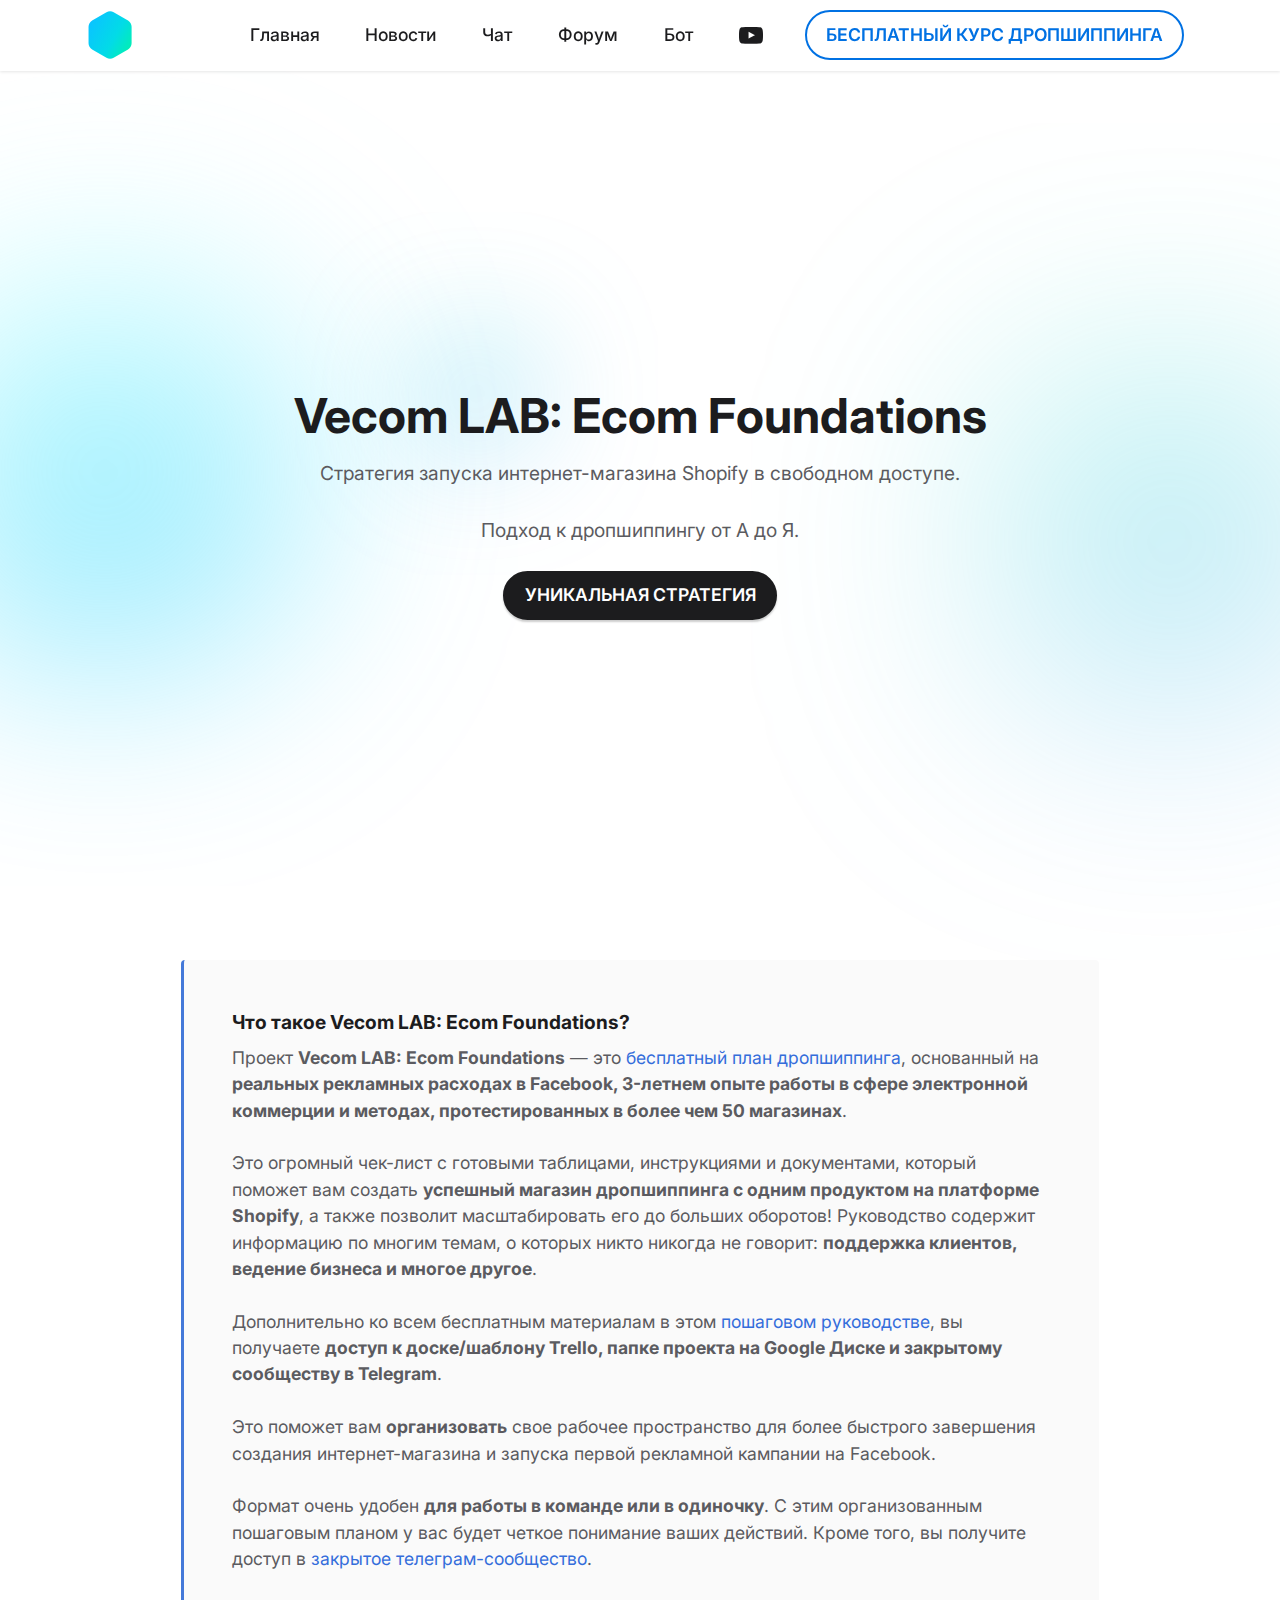
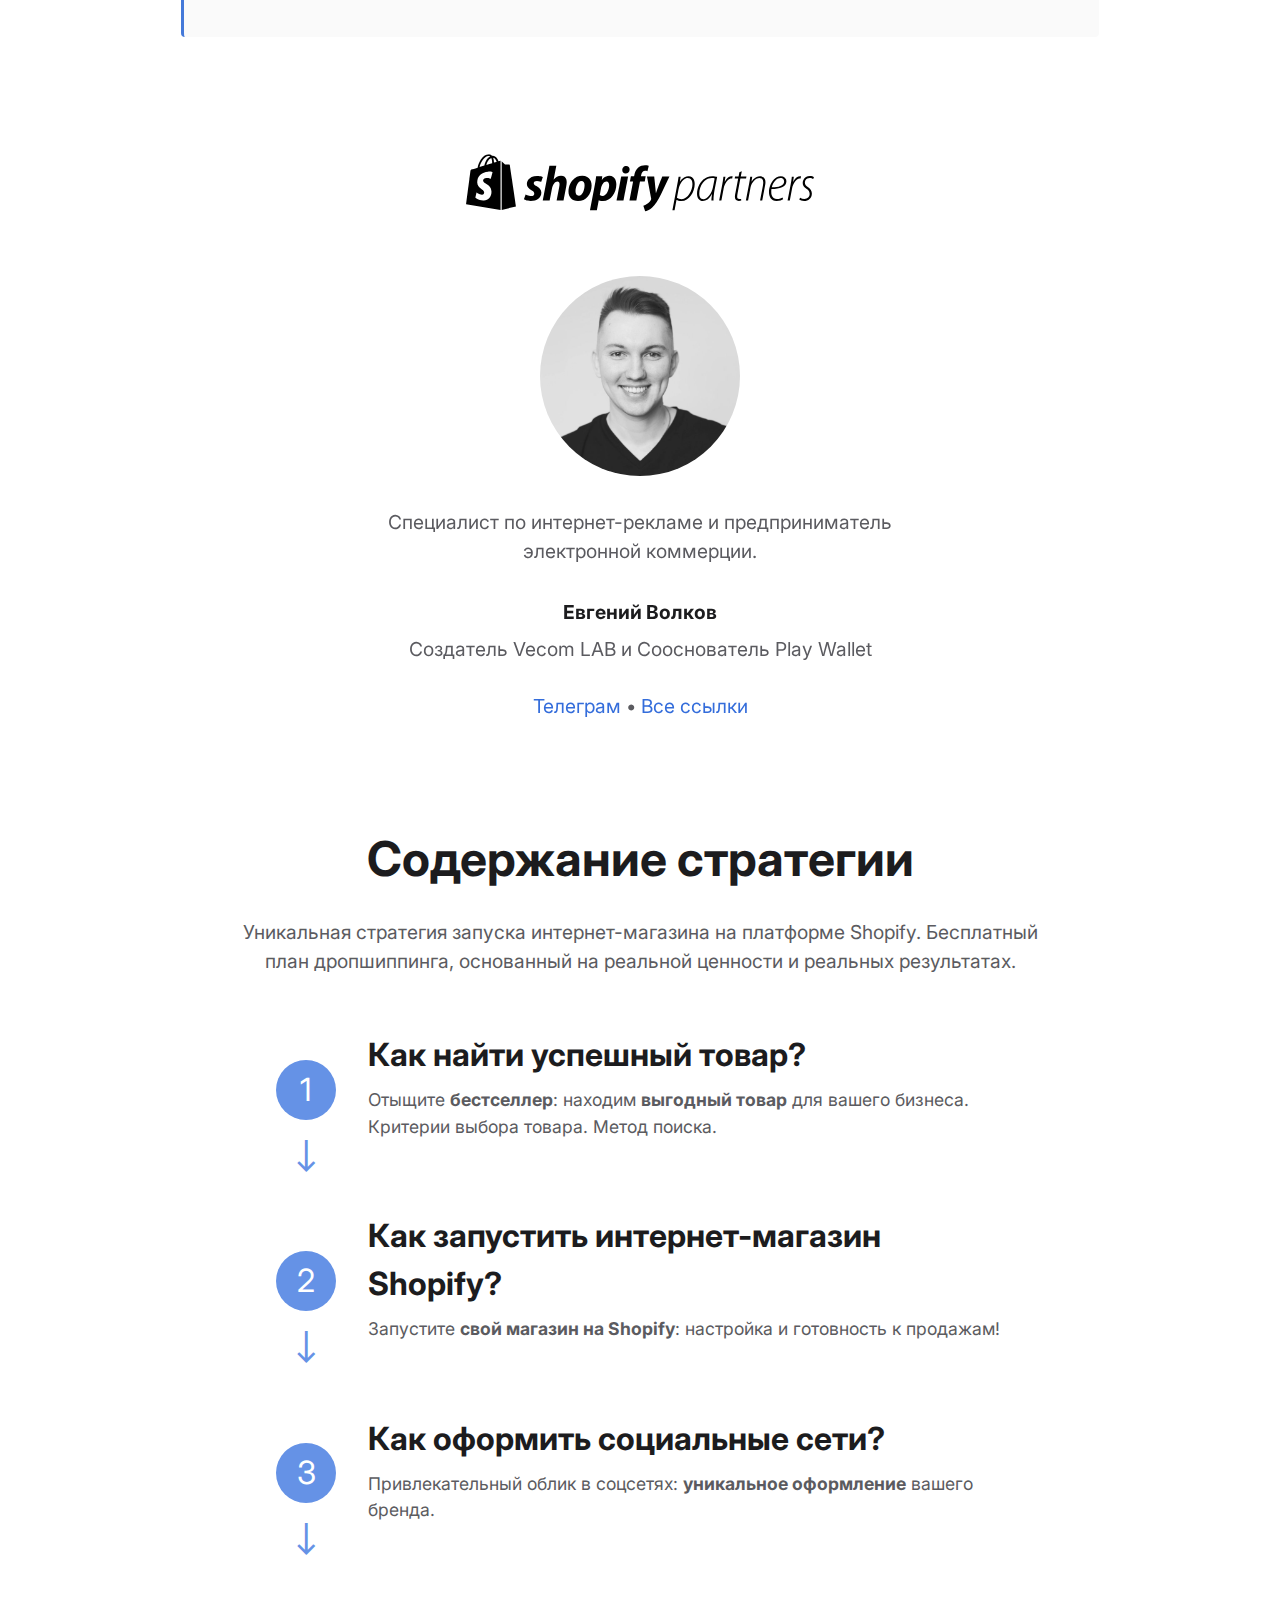
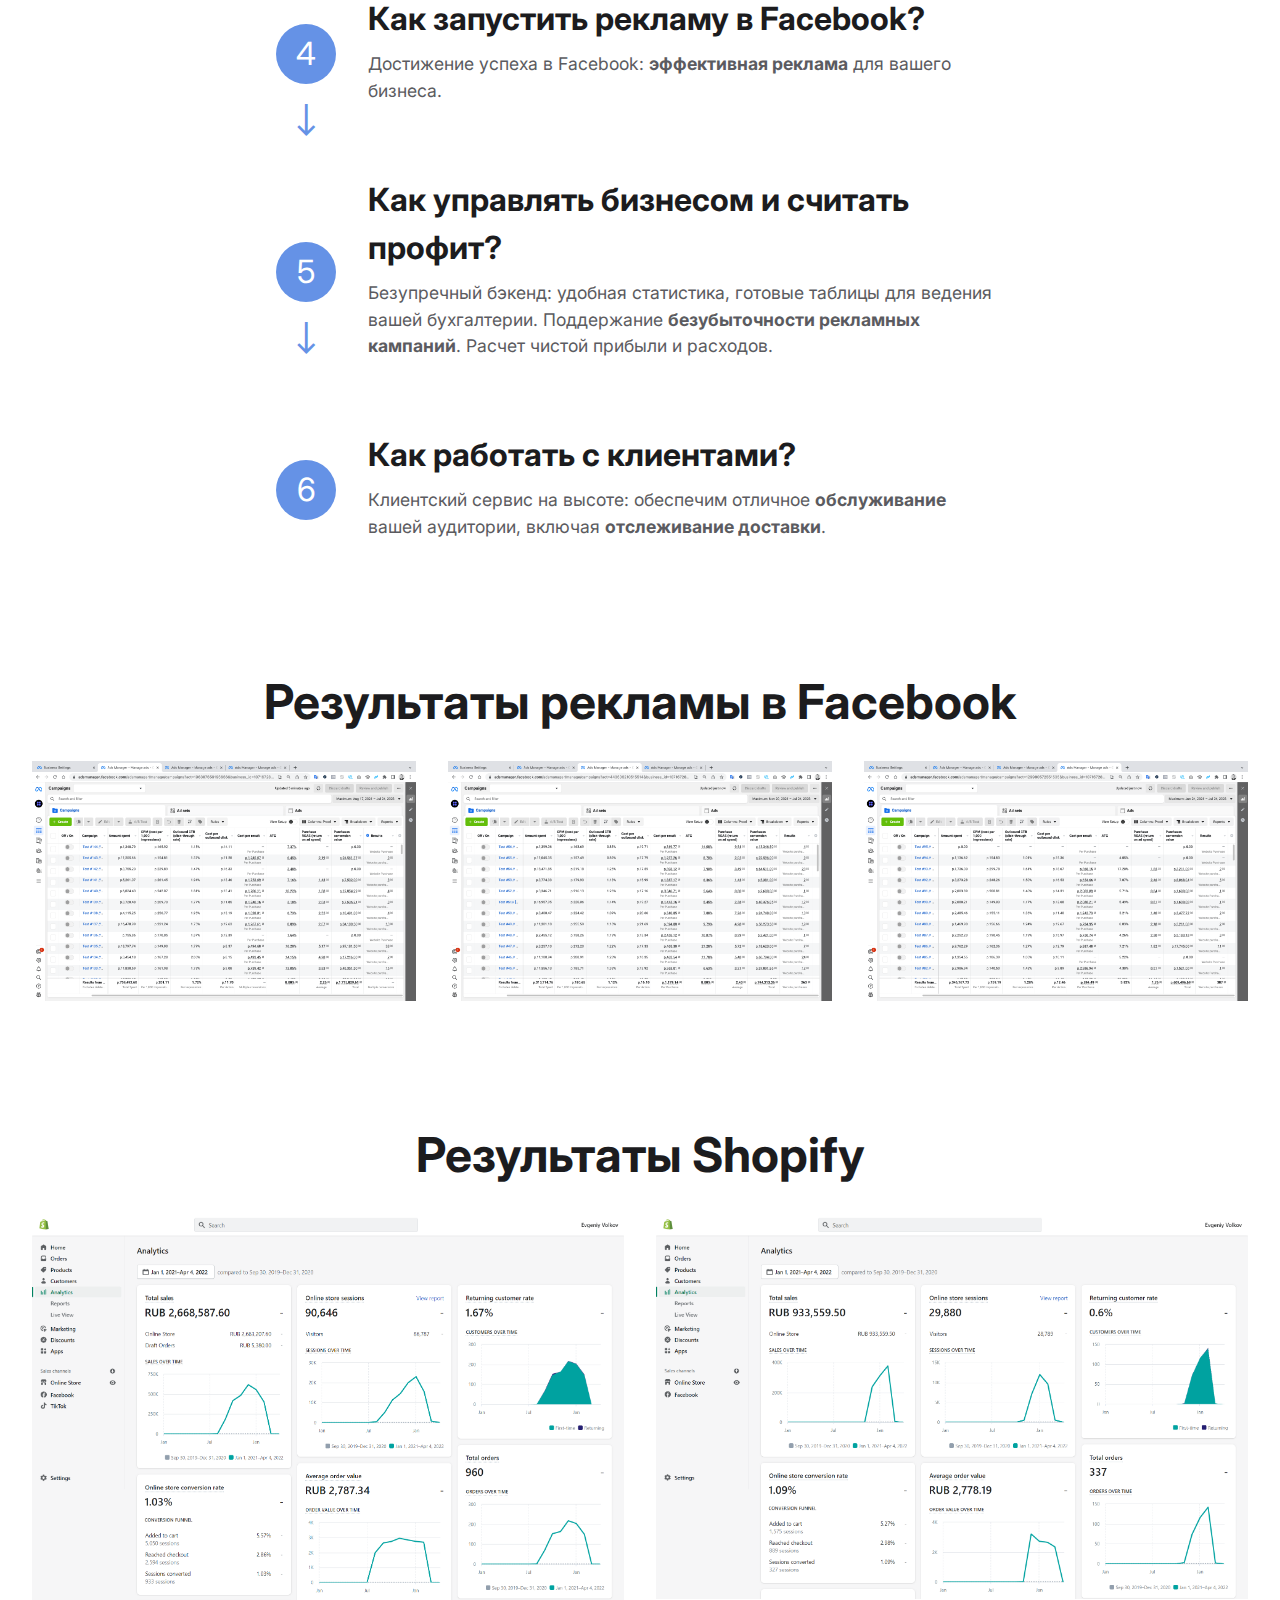
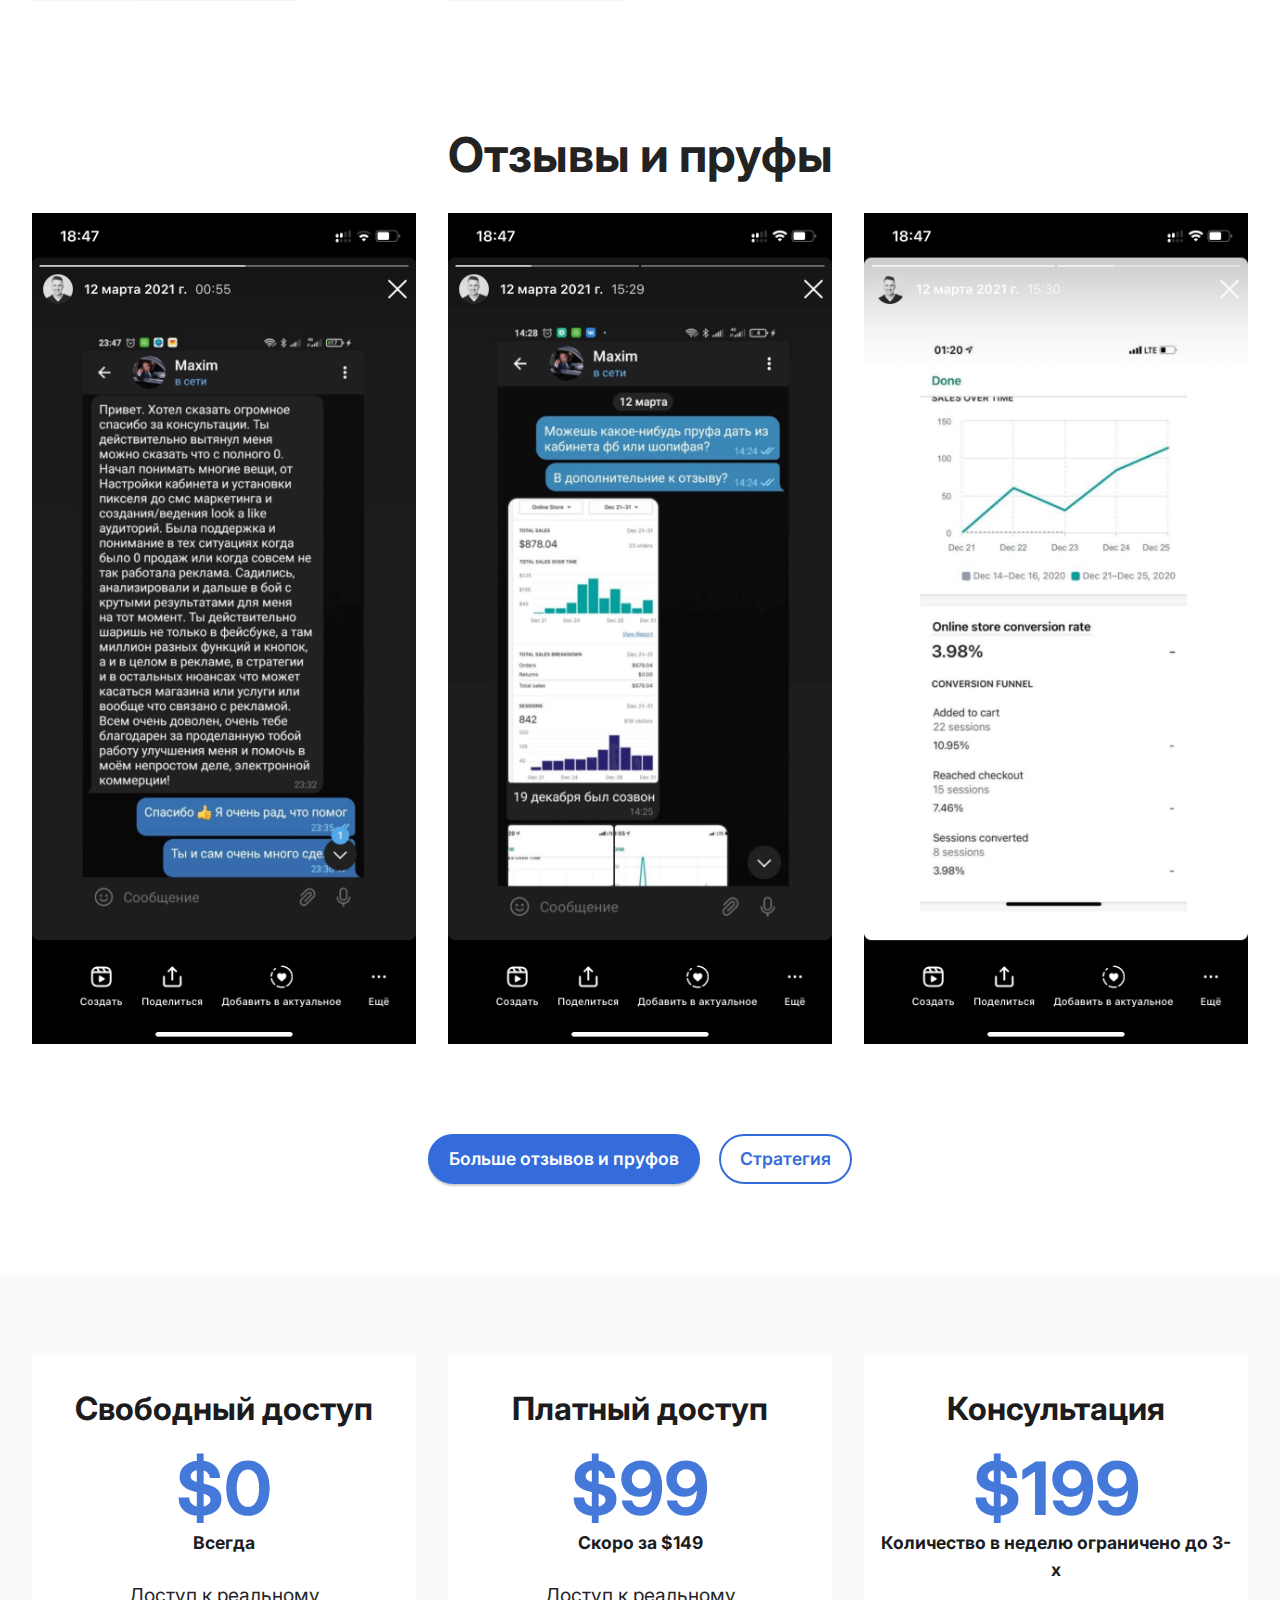
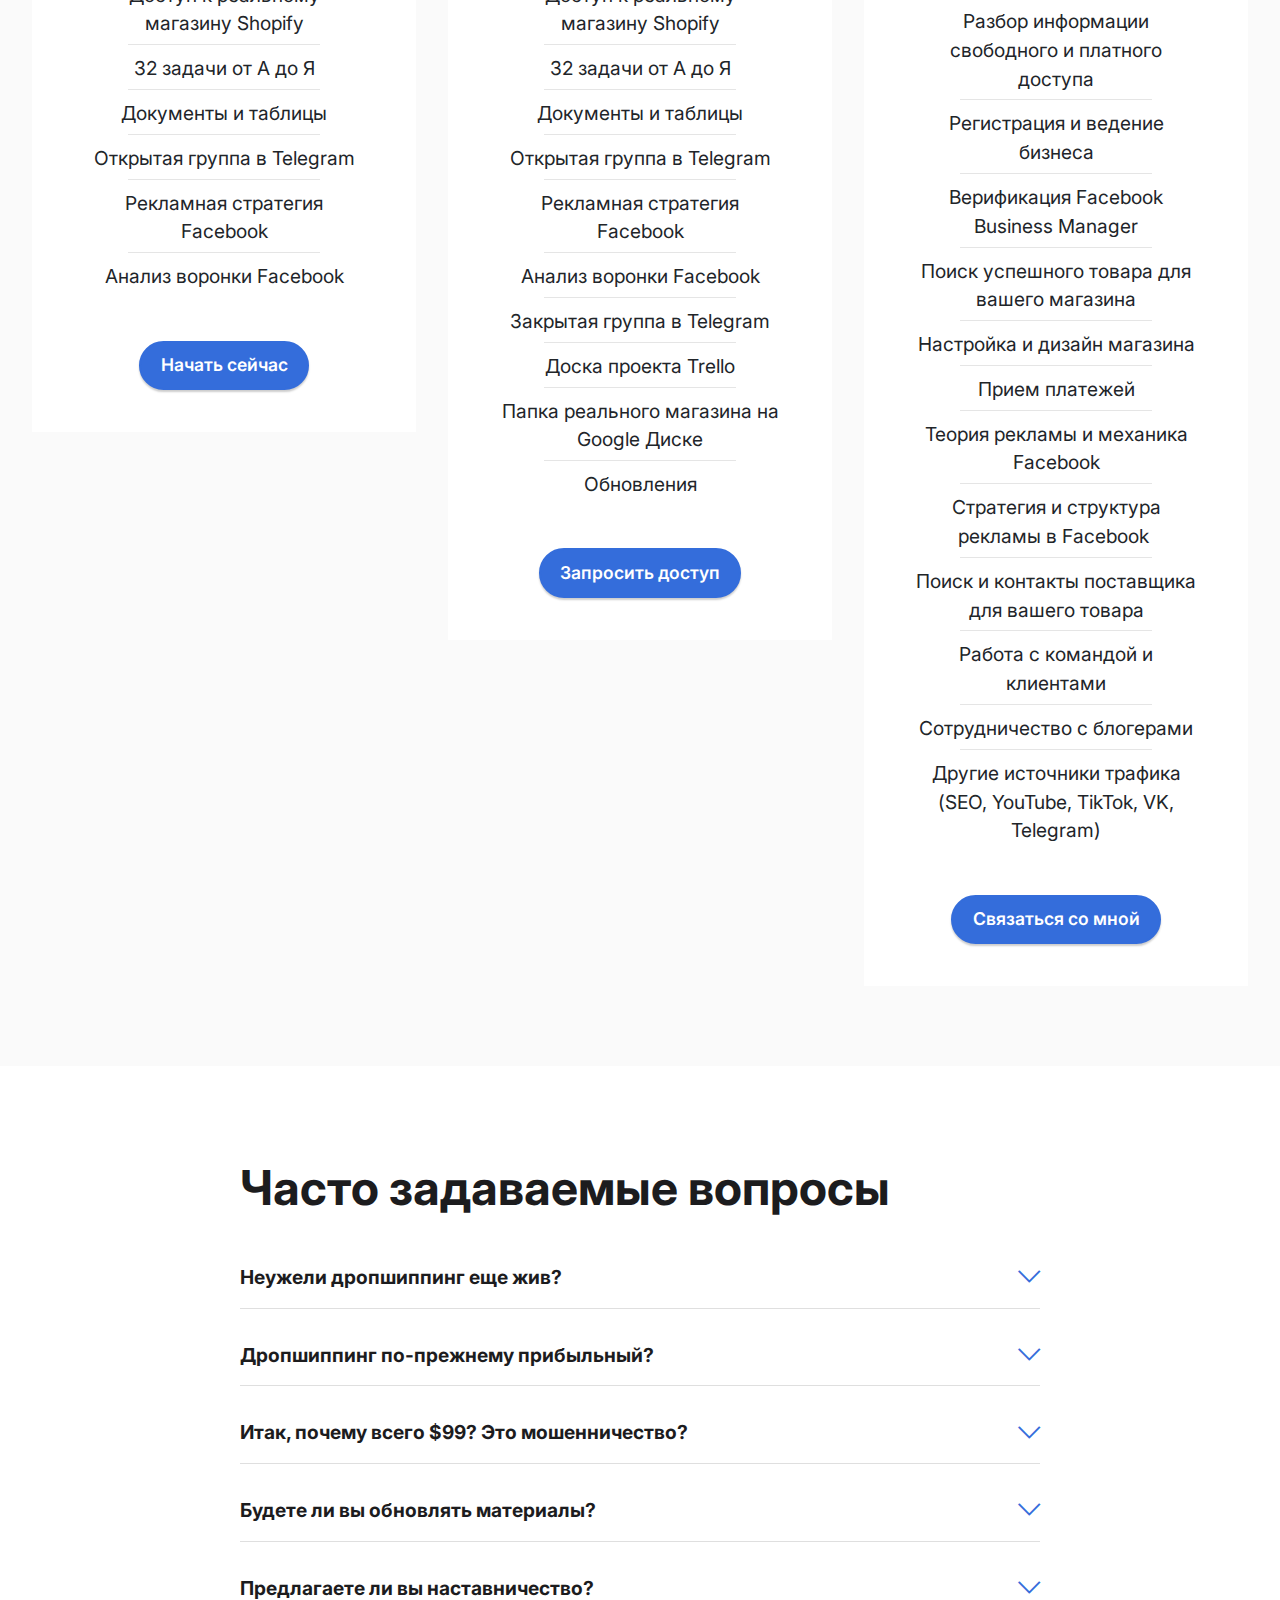
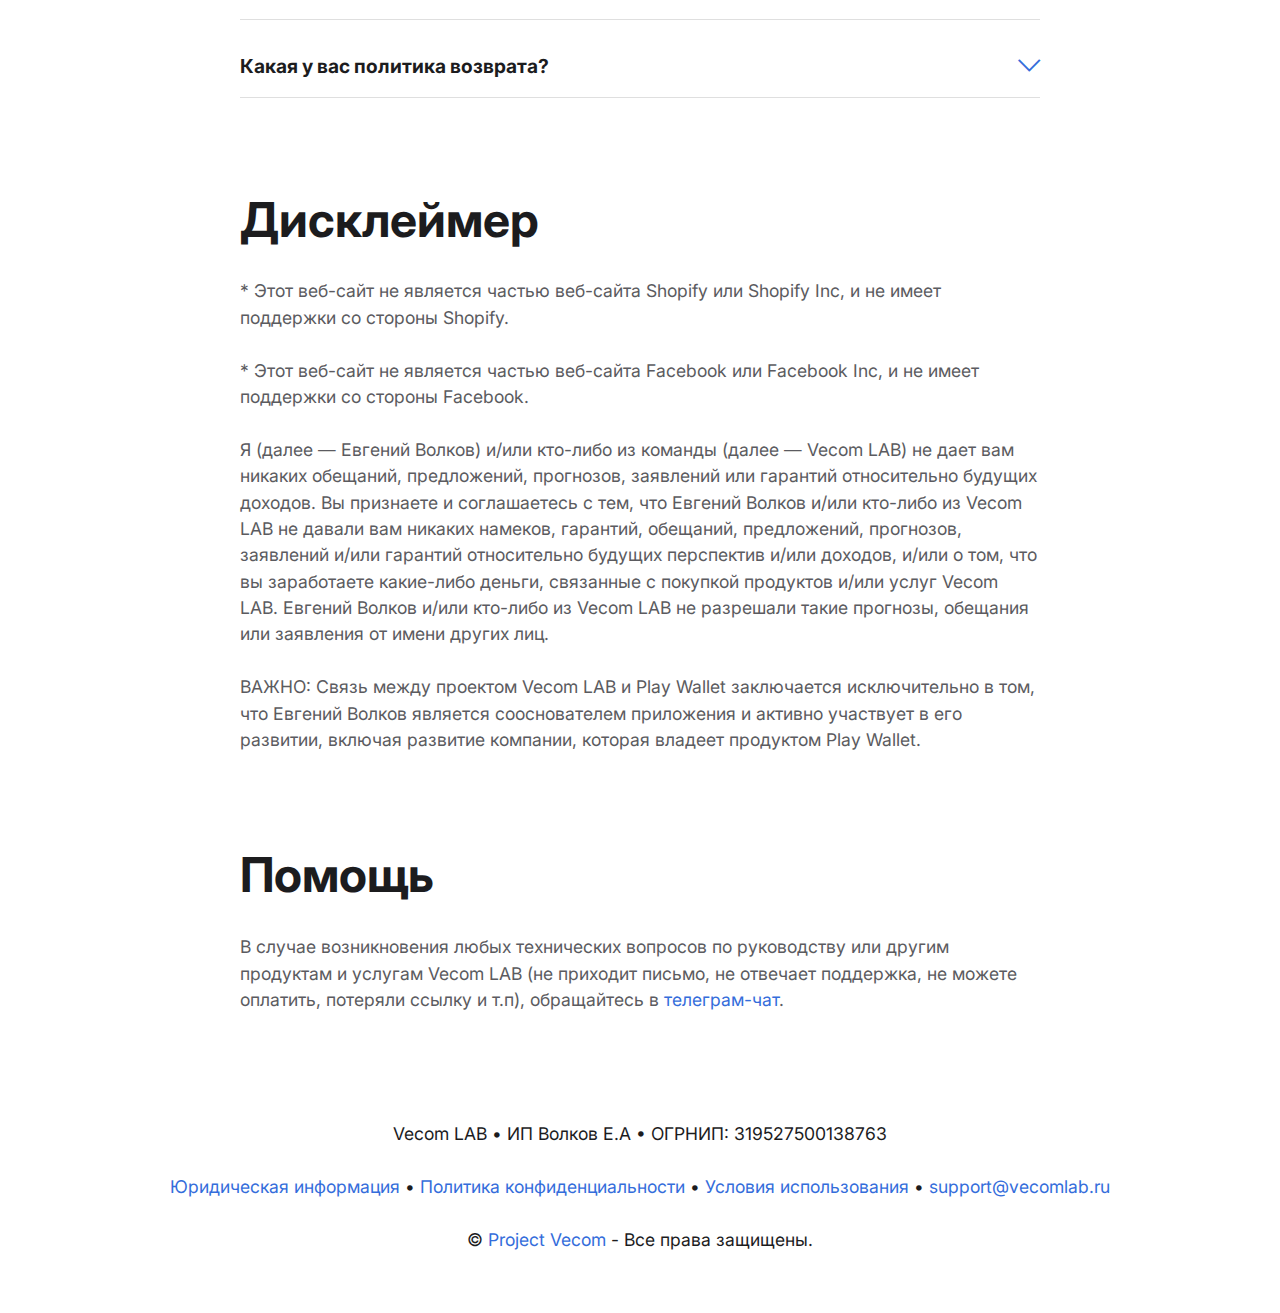
==== ecom-foundations.html @ f4d1ad2d "new site" ====
<!DOCTYPE html>
<html  >

<!--<script
src='//fw-cdn.com/10782494/3564349.js'
chat='true'>
</script>-->

<head>

    <!-- Google tag (gtag.js) -->
    <script async src="https://www.googletagmanager.com/gtag/js?id=G-2W5WLQSLW0"></script>
    <script>
    window.dataLayer = window.dataLayer || [];
    function gtag(){dataLayer.push(arguments);}
    gtag('js', new Date());

    gtag('config', 'G-2W5WLQSLW0');
    </script>

  <meta charset="UTF-8">
  <meta http-equiv="X-UA-Compatible" content="IE=edge">
  <meta name="generator" content="Mobirise v5.8.14, mobirise.com">
  <meta name="twitter:card" content="summary_large_image"/>
  <meta name="twitter:image:src" content="assets/images/ecom-foundations-meta.png">
  <meta property="og:image" content="assets/images/ecom-foundations-meta.png">
  <meta name="twitter:title" content="Vecom LAB — Бесплатный Курс Дропшиппинга">
  <meta name="viewport" content="width=device-width, initial-scale=1, minimum-scale=1">
  <link rel="icon" href="assets/images/vecomlab-site-ru-favicon.svg" type="image/svg+xml">
  <link rel="icon" href="assets/images/vecomlab-site-ru-favicon-120-120.svg" type="image/svg+xml">
  <link rel="icon" href="assets/images/vecomlab-site-ru-favicon-32-32.png" type="image/png">
  <meta name="description" content="Создайте интернет-магазин Shopify. Дропшиппинг с нуля. Бесплатная стратегия. Реклама Facebook. Полное пошаговое руководство.">
  
  
  <title>Vecom LAB — Бесплатный Курс Дропшиппинга</title>
  <link rel="stylesheet" href="assets/web/assets/mobirise-icons2/mobirise2.css">
  <link rel="stylesheet" href="assets/web/assets/mobirise-icons/mobirise-icons.css">
  <link rel="stylesheet" href="assets/bootstrap/css/bootstrap.min.css">
  <link rel="stylesheet" href="assets/bootstrap/css/bootstrap-grid.min.css">
  <link rel="stylesheet" href="assets/bootstrap/css/bootstrap-reboot.min.css">
  <link rel="stylesheet" href="assets/dropdown/css/style.css">
  <link rel="stylesheet" href="assets/socicon/css/styles.css">
  <link rel="stylesheet" href="assets/theme/css/style.css">
  <link rel="preload" href="https://fonts.googleapis.com/css?family=Inter:100,200,300,400,500,600,700,800,900&display=swap" as="style" onload="this.onload=null;this.rel='stylesheet'">
  <noscript><link rel="stylesheet" href="https://fonts.googleapis.com/css?family=Inter:100,200,300,400,500,600,700,800,900&display=swap"></noscript>
  <link rel="preload" as="style" href="assets/mobirise/css/mbr-additional.css"><link rel="stylesheet" href="assets/mobirise/css/mbr-additional.css" type="text/css">

  <!-- Yandex.Metrika counter -->
  <script type="text/javascript" >
    (function(m,e,t,r,i,k,a){m[i]=m[i]||function(){(m[i].a=m[i].a||[]).push(arguments)};
    m[i].l=1*new Date();
    for (var j = 0; j < document.scripts.length; j++) {if (document.scripts[j].src === r) { return; }}
    k=e.createElement(t),a=e.getElementsByTagName(t)[0],k.async=1,k.src=r,a.parentNode.insertBefore(k,a)})
    (window, document, "script", "https://mc.yandex.ru/metrika/tag.js", "ym");

    ym(94166648, "init", {
        clickmap:true,
        trackLinks:true,
        accurateTrackBounce:true,
        webvisor:true
    });
</script>
<noscript><div><img src="https://mc.yandex.ru/watch/94166648" style="position:absolute; left:-9999px;" alt="" /></div></noscript>
<!-- /Yandex.Metrika counter -->
  
  
</head>
<body>
  
  <section data-bs-version="5.1" class="menu menu3 cid-tKKyrzw9Zg" once="menu" id="menu3-1y">
    
    <nav class="navbar navbar-dropdown navbar-fixed-top navbar-expand-lg">
        <div class="container">
            <div class="navbar-brand">
                <span class="navbar-logo">
                    <a href="/">
                        <img src="assets/images/vecomlab-site-ru-favicon.svg" alt="Vecom LAB" style="height: 3rem;">
                    </a>
                </span>
                
            </div>
            <button class="navbar-toggler" type="button" data-toggle="collapse" data-bs-toggle="collapse" data-target="#navbarSupportedContent" data-bs-target="#navbarSupportedContent" aria-controls="navbarNavAltMarkup" aria-expanded="false" aria-label="Toggle navigation">
                <div class="hamburger">
                    <span></span>
                    <span></span>
                    <span></span>
                    <span></span>
                </div>
            </button>
            <div class="collapse navbar-collapse" id="navbarSupportedContent">
                <ul class="navbar-nav nav-dropdown" data-app-modern-menu="true"><li class="nav-item"><a class="nav-link link text-danger text-primary display-4" href="/">Главная</a></li><li class="nav-item"><a class="nav-link link text-danger text-primary display-4" href="https://t.me/vecomlab" target="_blank">Новости</a></li>
                    <li class="nav-item"><a class="nav-link link text-danger text-primary display-4" href="https://t.me/vecomlab_chat" target="_blank">Чат</a></li>
                    <li class="nav-item"><a class="nav-link link text-danger text-primary display-4" href="https://t.me/vecomlab_forum" target="_blank">Форум</a></li><li class="nav-item"><a class="nav-link link text-danger text-primary display-4" href="https://t.me/vecomlab_bot" target="_blank">Бот</a></li></ul>
                <div class="icons-menu">
                    <a class="iconfont-wrapper" href="https://www.youtube.com/@volkovecom" target="_blank">
                        <span class="p-2 mbr-iconfont socicon-youtube socicon" style="color: rgb(28, 28, 30); fill: rgb(28, 28, 30);"></span>
                    </a>
                    
                    
                    
                </div>
                <div class="navbar-buttons mbr-section-btn"><a class="btn btn-warning-outline display-4" href="/ecom-foundations">БЕСПЛАТНЫЙ КУРС ДРОПШИППИНГА</a></div>
            </div>
        </div>
    </nav>
</section>

<section data-bs-version="5.1" class="header18 cid-tNSXzwIOn5 mbr-fullscreen" id="header18-35">

    

    
    <div class="mbr-overlay" style="opacity: 0; background-color: rgb(68, 121, 217);"></div>

    <div class="align-center container">
        <div class="row justify-content-center">
            <div class="col-12 col-lg-10">
                <h1 class="mbr-section-title mbr-fonts-style mbr-white mb-3 display-2"><strong>Vecom LAB: Ecom Foundations</strong></h1>
                
                <p class="mbr-text mbr-fonts-style mbr-white display-7">Cтратегия запуска интернет-магазина Shopify в свободном доступе.<br><br>Подход к дропшиппингу от А до Я.<br></p>
                <div class="mbr-section-btn mt-3"><a class="btn btn-danger display-4" href="https://info.vecomlab.ru/dropshipping/shopify" target="_blank">УНИКАЛЬНАЯ СТРАТЕГИЯ</a></div>
            </div>
        </div>
    </div>
</section>

<section data-bs-version="5.1" class="content7 cid-tKKDtmJ6Mv" id="content7-1z">
    
    <div class="container">
        <div class="row justify-content-center">
            <div class="col-12 col-md-10">
                <blockquote>
                <h5 class="mbr-section-title mbr-fonts-style mb-2 display-7"><strong>Что такое Vecom LAB: Ecom Foundations?</strong></h5>
                <p class="mbr-text mbr-fonts-style display-4">Проект <strong>Vecom LAB: Ecom Foundations</strong> — это <a href="https://www.youtube.com/playlist?list=PLmSQlqg42BT70tzZjeHeYlInxj7NNfczk" class="text-primary" target="_blank">бесплатный план дропшиппинга</a>, основанный на <strong>реальных рекламных расходах в Facebook, 3-летнем опыте работы в сфере электронной коммерции и методах, протестированных в более чем 50 магазинах</strong>.<br><br>Это огромный чек-лист с готовыми таблицами, инструкциями и документами, который поможет вам создать <strong>успешный магазин дропшиппинга с одним продуктом на платформе Shopify</strong>, а также позволит масштабировать его до больших оборотов! Руководство содержит информацию по многим темам, о которых никто никогда не говорит: <strong>поддержка клиентов, ведение бизнеса и многое другое</strong>.<br><br>Дополнительно ко всем бесплатным материалам в этом <a href="https://info.vecomlab.ru/dropshipping/shopify" class="text-primary" target="_blank">пошаговом руководстве</a>, вы получаете <strong>доступ к доске/шаблону Trello, папке проекта на Google Диске и закрытому сообществу в Telegram</strong>.<br><br>Это поможет вам <strong>организовать</strong> свое рабочее пространство для более быстрого завершения создания интернет-магазина и запуска первой рекламной кампании на Facebook.<br><br>Формат очень удобен <strong>для работы в команде или в одиночку</strong>. С этим организованным пошаговым планом у вас будет четкое понимание ваших действий. Кроме того, вы получите доступ в <a href="https://t.me/+rBZz3crP561mZmUy" class="text-primary" target="_blank">закрытое телеграм-сообщество</a>.</p></blockquote>
            </div>
        </div>
    </div>
</section>

<section data-bs-version="5.1" class="image3 cid-tKPSSQe9HX" id="image3-26">
    

    
    

    <div class="container">
        <div class="row justify-content-center">
            <div class="col-12 col-lg-4">
                <div class="image-wrapper">
                    <a href="https://shopify.pxf.io/OrrgJW" target="_blank"><img src="assets/images/shopify-partners.svg" alt="Shopify Partners"></a>
                    
                </div>
            </div>
        </div>
    </div>
</section>

<section data-bs-version="5.1" class="people5 mbr-embla cid-tKPSTEbSjc" id="people5-27">

    

    
    

    <div class="position-relative text-center">
        

        <div class="embla" data-skip-snaps="true" data-align="center" data-auto-play-interval="5">
            <div class="embla__viewport container-fluid">
                <div class="embla__container">
                    <div class="embla__slide slider-image item active" style="margin-left: 0rem; margin-right: 0rem;">
                        <div class="user">
                            <div class="user_image">
                                <div class="item-wrapper position-relative">
                                    
                                <a href="https://t.me/volkovecom" target="true"></a><a href="https://t.me/volkovecom" target="false"></a><a href="https://t.me/volkovecom" target="false"></a><a href="https://t.me/volkovecom" target="false"></a><a href="https://t.me/volkovecom"><img src="assets/images/volkovecom-640x640.jpg" alt="Евгений Волков — Создатель Vecom LAB и Сооснователь Play Wallet"></a></div>
                            </div>
                            <div class="user_text mb-4">
                                <p class="mbr-fonts-style display-7">Специалист по интернет-рекламе и предприниматель электронной коммерции.<br></p>
                            </div>
                            <div class="user_name mbr-fonts-style mb-2 display-7"><strong>Евгений Волков</strong></div>
                            <div class="user_desk mbr-fonts-style display-7">Создатель Vecom LAB и Сооснователь Play Wallet<br><br><a href="https://t.me/volkovecom" class="text-primary" target="_blank">Телеграм</a> • <a href="https://linktr.ee/volkovecom" class="text-primary" target="_blank">Все ссылки</a></div>
                        </div>
                    </div>
                    
                    
                </div>
            </div>
            <button class="embla__button embla__button--prev">
                <span class="mobi-mbri mobi-mbri-arrow-prev mbr-iconfont" aria-hidden="true"></span>
                <span class="sr-only visually-hidden visually-hidden">Previous</span>
            </button>
            <button class="embla__button embla__button--next">
                <span class="mobi-mbri mobi-mbri-arrow-next mbr-iconfont" aria-hidden="true"></span>
                <span class="sr-only visually-hidden visually-hidden">Next</span>
            </button>
        </div>
    </div>
</section>

<section data-bs-version="5.1" class="features19 cid-tKUWd0t1KY" id="features20-2h">

    

    
    
    <div class="container">
        <div class="row justify-content-center">
            <div class="col-md-12 col-lg-9">
                <div class="card-wrapper pb-4">
                    <div class="card-box align-center">
                        <h4 class="card-title mbr-fonts-style mb-4 display-2"><strong>Содержание стратегии</strong></h4>
                        <p class="mbr-text mbr-fonts-style mb-4 display-7">
                            Уникальная стратегия запуска интернет-магазина на платформе Shopify. Бесплатный план дропшиппинга, основанный на реальной ценности и реальных результатах.</p>
                        
                    </div>
                </div>
            </div>
            <div class="col-12 col-md-8">
                <div class="item mbr-flex">
                    <div class="icon-box">
                        <span class="step-number mbr-fonts-style display-5">1</span>
                    </div>
                    <div class="text-box">
                        <h4 class="icon-title card-title mbr-black mbr-fonts-style display-5"><strong>Как найти успешный товар?</strong></h4>
                        <h5 class="icon-text mbr-black mbr-fonts-style display-4">Отыщите <strong>бестселлер</strong>: находим <strong>выгодный товар</strong> для вашего бизнеса. Критерии выбора товара. Метод поиска.</h5>
                    </div>
                </div>
                <div class="item mbr-flex">
                    <div class="icon-box">
                        <span class="step-number mbr-fonts-style display-5">2</span>
                    </div>
                    <div class="text-box">
                        <h4 class="icon-title card-title mbr-black mbr-fonts-style display-5"><strong>Как запустить интернет-магазин Shopify?</strong></h4>
                        <h5 class="icon-text mbr-black mbr-fonts-style display-4">Запустите <strong>свой магазин на Shopify</strong>: настройка и готовность к продажам!</h5>
                    </div>
                </div>
                <div class="item mbr-flex">
                    <div class="icon-box">
                        <span class="step-number mbr-fonts-style display-5">3</span>
                    </div>
                    <div class="text-box">
                        <h4 class="icon-title card-title mbr-black mbr-fonts-style display-5"><strong>Как оформить социальные сети?</strong></h4>
                        <h5 class="icon-text mbr-black mbr-fonts-style display-4">Привлекательный облик в соцсетях: <strong>уникальное оформление</strong> вашего бренда.</h5>
                    </div>
                </div>
                <div class="item mbr-flex">
                    <div class="icon-box">
                        <span class="step-number mbr-fonts-style display-5">4</span>
                    </div>
                    <div class="text-box">
                        <h4 class="icon-title card-title mbr-black mbr-fonts-style display-5"><strong>Как запустить рекламу в Facebook?</strong></h4>
                        <h5 class="icon-text mbr-black mbr-fonts-style display-4">Достижение успеха в Facebook: <strong>эффективная реклама</strong> для вашего бизнеса.</h5>
                    </div>
                </div>
                <div class="item mbr-flex">
                    <div class="icon-box">
                        <span class="step-number mbr-fonts-style display-5">5</span>
                    </div>
                    <div class="text-box">
                        <h4 class="icon-title card-title mbr-black mbr-fonts-style display-5"><strong>Как управлять бизнесом и считать профит?</strong></h4>
                        <h5 class="icon-text mbr-black mbr-fonts-style display-4">Безупречный бэкенд: удобная статистика, готовые таблицы для ведения вашей бухгалтерии. Поддержание <strong>безубыточности рекламных кампаний</strong>. Расчет чистой прибыли и расходов.</h5>
                    </div>
                </div>
                <div class="item mbr-flex last">
                    <div class="icon-box">
                        <span class="step-number mbr-fonts-style display-5">6</span>
                    </div>
                    <div class="text-box">
                        <h4 class="icon-title card-title mbr-black mbr-fonts-style display-5"><strong>Как работать с клиентами?</strong></h4>
                        <h5 class="icon-text mbr-black mbr-fonts-style display-4">Клиентский сервис на высоте: обеспечим отличное <strong>обслуживание</strong> вашей аудитории, включая <strong>отслеживание доставки</strong>.</h5>
                    </div>
                </div>
                
                
                
                
            </div>
        </div>
    </div>
</section>

<section data-bs-version="5.1" class="gallery6 mbr-gallery cid-tKV3vNXGkv" id="gallery6-2j">
    

    
    

    <div class="container-fluid">
        <div class="mbr-section-head">
            <h3 class="mbr-section-title mbr-fonts-style align-center m-0 display-2"><strong>Результаты рекламы в Facebook</strong></h3>
            
        </div>
        <div class="row mbr-gallery mt-4">
            <div class="col-12 col-md-6 col-lg-4 item gallery-image">
                <div class="item-wrapper" data-toggle="modal" data-bs-toggle="modal" data-target="#tNVZeQ8I3s-modal" data-bs-target="#tNVZeQ8I3s-modal">
                    <img class="w-100" src="assets/images/1.png" alt="Кабинет Facebook #1" data-slide-to="0" data-bs-slide-to="0" data-target="#lb-tNVZeQ8I3s" data-bs-target="#lb-tNVZeQ8I3s">
                    <div class="icon-wrapper">
                        <span class="mobi-mbri mobi-mbri-search mbr-iconfont mbr-iconfont-btn"></span>
                    </div>
                </div>
                
            </div>
            <div class="col-12 col-md-6 col-lg-4 item gallery-image">
                <div class="item-wrapper" data-toggle="modal" data-bs-toggle="modal" data-target="#tNVZeQ8I3s-modal" data-bs-target="#tNVZeQ8I3s-modal">
                    <img class="w-100" src="assets/images/2.png" alt="Кабинет Facebook #2" data-slide-to="1" data-bs-slide-to="1" data-target="#lb-tNVZeQ8I3s" data-bs-target="#lb-tNVZeQ8I3s">
                    <div class="icon-wrapper">
                        <span class="mobi-mbri mobi-mbri-search mbr-iconfont mbr-iconfont-btn"></span>
                    </div>
                </div>
                
            </div>
            <div class="col-12 col-md-6 col-lg-4 item gallery-image">
                <div class="item-wrapper" data-toggle="modal" data-bs-toggle="modal" data-target="#tNVZeQ8I3s-modal" data-bs-target="#tNVZeQ8I3s-modal">
                    <img class="w-100" src="assets/images/3.png" alt="Кабинет Facebook #3" data-slide-to="2" data-bs-slide-to="2" data-target="#lb-tNVZeQ8I3s" data-bs-target="#lb-tNVZeQ8I3s">
                    <div class="icon-wrapper">
                        <span class="mobi-mbri mobi-mbri-search mbr-iconfont mbr-iconfont-btn"></span>
                    </div>
                </div>
                
            </div>
            
        </div>

        <div class="modal mbr-slider" tabindex="-1" role="dialog" aria-hidden="true" id="tNVZeQ8I3s-modal">
            <div class="modal-dialog" role="document">
                <div class="modal-content">
                    <div class="modal-body">
                        <div class="carousel slide" id="lb-tNVZeQ8I3s" data-interval="5000" data-bs-interval="5000">
                            <div class="carousel-inner">
                                <div class="carousel-item active">
                                    <img class="d-block w-100" src="assets/images/1.png" alt="Mobirise Website Builder">
                                </div>
                                <div class="carousel-item">
                                    <img class="d-block w-100" src="assets/images/2.png" alt="Mobirise Website Builder">
                                </div>
                                <div class="carousel-item">
                                    <img class="d-block w-100" src="assets/images/3.png" alt="Mobirise Website Builder">
                                </div>
                                
                            </div>
                            <ol class="carousel-indicators">
                                <li data-slide-to="0" data-bs-slide-to="0" class="active" data-target="#lb-tNVZeQ8I3s" data-bs-target="#lb-tNVZeQ8I3s"></li>
                                <li data-slide-to="1" data-bs-slide-to="1" data-target="#lb-tNVZeQ8I3s" data-bs-target="#lb-tNVZeQ8I3s"></li>
                                <li data-slide-to="2" data-bs-slide-to="2" data-target="#lb-tNVZeQ8I3s" data-bs-target="#lb-tNVZeQ8I3s"></li>
                                
                            </ol>
                            <a role="button" href="" class="close" data-dismiss="modal" data-bs-dismiss="modal" aria-label="Close">
                            </a>
                            <a class="carousel-control-prev carousel-control" role="button" data-slide="prev" data-bs-slide="prev" href="#lb-tNVZeQ8I3s">
                                <span class="mobi-mbri mobi-mbri-arrow-prev" aria-hidden="true"></span>
                                <span class="sr-only visually-hidden">Previous</span>
                            </a>
                            <a class="carousel-control-next carousel-control" role="button" data-slide="next" data-bs-slide="next" href="#lb-tNVZeQ8I3s">
                                <span class="mobi-mbri mobi-mbri-arrow-next" aria-hidden="true"></span>
                                <span class="sr-only visually-hidden">Next</span>
                            </a>
                        </div>
                    </div>
                </div>
            </div>
        </div>
    </div>
</section>

<section data-bs-version="5.1" class="gallery6 mbr-gallery cid-tKVfsFDbIv" id="gallery6-2k">
    

    
    

    <div class="container-fluid">
        <div class="mbr-section-head">
            <h3 class="mbr-section-title mbr-fonts-style align-center m-0 display-2"><strong>Результаты Shopify</strong></h3>
            
        </div>
        <div class="row mbr-gallery mt-4">
            <div class="col-12 col-md-6 col-lg-6 item gallery-image">
                <div class="item-wrapper" data-toggle="modal" data-bs-toggle="modal" data-target="#tNVZeQram1-modal" data-bs-target="#tNVZeQram1-modal">
                    <img class="w-100" src="assets/images/4.png" alt="Магазин Shopify #1" data-slide-to="0" data-bs-slide-to="0" data-target="#lb-tNVZeQram1" data-bs-target="#lb-tNVZeQram1">
                    <div class="icon-wrapper">
                        <span class="mobi-mbri mobi-mbri-search mbr-iconfont mbr-iconfont-btn"></span>
                    </div>
                </div>
                
            </div>
            <div class="col-12 col-md-6 col-lg-6 item gallery-image">
                <div class="item-wrapper" data-toggle="modal" data-bs-toggle="modal" data-target="#tNVZeQram1-modal" data-bs-target="#tNVZeQram1-modal">
                    <img class="w-100" src="assets/images/5.png" alt="Магазин Shopify #2" data-slide-to="1" data-bs-slide-to="1" data-target="#lb-tNVZeQram1" data-bs-target="#lb-tNVZeQram1">
                    <div class="icon-wrapper">
                        <span class="mobi-mbri mobi-mbri-search mbr-iconfont mbr-iconfont-btn"></span>
                    </div>
                </div>
                
            </div>
            
            
        </div>

        <div class="modal mbr-slider" tabindex="-1" role="dialog" aria-hidden="true" id="tNVZeQram1-modal">
            <div class="modal-dialog" role="document">
                <div class="modal-content">
                    <div class="modal-body">
                        <div class="carousel slide" id="lb-tNVZeQram1" data-interval="5000" data-bs-interval="5000">
                            <div class="carousel-inner">
                                <div class="carousel-item active">
                                    <img class="d-block w-100" src="assets/images/4.png" alt="Mobirise Website Builder">
                                </div>
                                <div class="carousel-item">
                                    <img class="d-block w-100" src="assets/images/5.png" alt="Mobirise Website Builder">
                                </div>
                                
                                
                            </div>
                            <ol class="carousel-indicators">
                                <li data-slide-to="0" data-bs-slide-to="0" class="active" data-target="#lb-tNVZeQram1" data-bs-target="#lb-tNVZeQram1"></li>
                                <li data-slide-to="1" data-bs-slide-to="1" data-target="#lb-tNVZeQram1" data-bs-target="#lb-tNVZeQram1"></li>
                                
                                
                            </ol>
                            <a role="button" href="" class="close" data-dismiss="modal" data-bs-dismiss="modal" aria-label="Close">
                            </a>
                            <a class="carousel-control-prev carousel-control" role="button" data-slide="prev" data-bs-slide="prev" href="#lb-tNVZeQram1">
                                <span class="mobi-mbri mobi-mbri-arrow-prev" aria-hidden="true"></span>
                                <span class="sr-only visually-hidden">Previous</span>
                            </a>
                            <a class="carousel-control-next carousel-control" role="button" data-slide="next" data-bs-slide="next" href="#lb-tNVZeQram1">
                                <span class="mobi-mbri mobi-mbri-arrow-next" aria-hidden="true"></span>
                                <span class="sr-only visually-hidden">Next</span>
                            </a>
                        </div>
                    </div>
                </div>
            </div>
        </div>
    </div>
</section>

<section data-bs-version="5.1" class="gallery6 mbr-gallery cid-tKX3gu7Ry2" id="gallery6-2l">
    

    
    

    <div class="container-fluid">
        <div class="mbr-section-head">
            <h3 class="mbr-section-title mbr-fonts-style align-center m-0 display-2"><strong>Отзывы и пруфы</strong></h3>
            
        </div>
        <div class="row mbr-gallery mt-4">
            <div class="col-12 col-md-6 col-lg-4 item gallery-image">
                <div class="item-wrapper" data-toggle="modal" data-bs-toggle="modal" data-target="#tNVZeQFaxZ-modal" data-bs-target="#tNVZeQFaxZ-modal">
                    <img class="w-100" src="assets/images/vecomlab-reviews-1.png" alt="Отзывы и пруфы Vecom LAB" data-slide-to="0" data-bs-slide-to="0" data-target="#lb-tNVZeQFaxZ" data-bs-target="#lb-tNVZeQFaxZ">
                    <div class="icon-wrapper">
                        <span class="mobi-mbri mobi-mbri-search mbr-iconfont mbr-iconfont-btn"></span>
                    </div>
                </div>
                
            </div>
            <div class="col-12 col-md-6 col-lg-4 item gallery-image">
                <div class="item-wrapper" data-toggle="modal" data-bs-toggle="modal" data-target="#tNVZeQFaxZ-modal" data-bs-target="#tNVZeQFaxZ-modal">
                    <img class="w-100" src="assets/images/vecomlab-reviews-2.png" alt="Отзывы и пруфы Vecom LAB" data-slide-to="1" data-bs-slide-to="1" data-target="#lb-tNVZeQFaxZ" data-bs-target="#lb-tNVZeQFaxZ">
                    <div class="icon-wrapper">
                        <span class="mobi-mbri mobi-mbri-search mbr-iconfont mbr-iconfont-btn"></span>
                    </div>
                </div>
                
            </div>
            <div class="col-12 col-md-6 col-lg-4 item gallery-image">
                <div class="item-wrapper" data-toggle="modal" data-bs-toggle="modal" data-target="#tNVZeQFaxZ-modal" data-bs-target="#tNVZeQFaxZ-modal">
                    <img class="w-100" src="assets/images/vecomlab-reviews-3.png" alt="Отзывы и пруфы Vecom LAB" data-slide-to="2" data-bs-slide-to="2" data-target="#lb-tNVZeQFaxZ" data-bs-target="#lb-tNVZeQFaxZ">
                    <div class="icon-wrapper">
                        <span class="mobi-mbri mobi-mbri-search mbr-iconfont mbr-iconfont-btn"></span>
                    </div>
                </div>
                
            </div>
            
        </div>

        <div class="modal mbr-slider" tabindex="-1" role="dialog" aria-hidden="true" id="tNVZeQFaxZ-modal">
            <div class="modal-dialog" role="document">
                <div class="modal-content">
                    <div class="modal-body">
                        <div class="carousel slide" id="lb-tNVZeQFaxZ" data-interval="5000" data-bs-interval="5000">
                            <div class="carousel-inner">
                                <div class="carousel-item active">
                                    <img class="d-block w-100" src="assets/images/vecomlab-reviews-1.png" alt="Mobirise Website Builder">
                                </div>
                                <div class="carousel-item">
                                    <img class="d-block w-100" src="assets/images/vecomlab-reviews-2.png" alt="Mobirise Website Builder">
                                </div>
                                <div class="carousel-item">
                                    <img class="d-block w-100" src="assets/images/vecomlab-reviews-3.png" alt="Mobirise Website Builder">
                                </div>
                                
                            </div>
                            <ol class="carousel-indicators">
                                <li data-slide-to="0" data-bs-slide-to="0" class="active" data-target="#lb-tNVZeQFaxZ" data-bs-target="#lb-tNVZeQFaxZ"></li>
                                <li data-slide-to="1" data-bs-slide-to="1" data-target="#lb-tNVZeQFaxZ" data-bs-target="#lb-tNVZeQFaxZ"></li>
                                <li data-slide-to="2" data-bs-slide-to="2" data-target="#lb-tNVZeQFaxZ" data-bs-target="#lb-tNVZeQFaxZ"></li>
                                
                            </ol>
                            <a role="button" href="" class="close" data-dismiss="modal" data-bs-dismiss="modal" aria-label="Close">
                            </a>
                            <a class="carousel-control-prev carousel-control" role="button" data-slide="prev" data-bs-slide="prev" href="#lb-tNVZeQFaxZ">
                                <span class="mobi-mbri mobi-mbri-arrow-prev" aria-hidden="true"></span>
                                <span class="sr-only visually-hidden">Previous</span>
                            </a>
                            <a class="carousel-control-next carousel-control" role="button" data-slide="next" data-bs-slide="next" href="#lb-tNVZeQFaxZ">
                                <span class="mobi-mbri mobi-mbri-arrow-next" aria-hidden="true"></span>
                                <span class="sr-only visually-hidden">Next</span>
                            </a>
                        </div>
                    </div>
                </div>
            </div>
        </div>
    </div>
</section>

<section data-bs-version="5.1" class="content11 cid-tL0mZCcZvQ" id="content11-2m">
    
    <div class="container">
        <div class="row justify-content-center">
            <div class="col-md-12 col-lg-10">
                <div class="mbr-section-btn align-center"><a class="btn btn-primary display-4" href="https://info.vecomlab.ru/dropshipping/shopify" target="_blank">Больше отзывов и пруфов</a>
                    <a class="btn btn-primary-outline display-4" href="https://info.vecomlab.ru/dropshipping/shopify" target="_blank">Стратегия</a></div>
            </div>
        </div>
    </div>
</section>

<section data-bs-version="5.1" class="pricing2 cid-tKKJWMADTP" id="pricing2-23">
    

    
    
    <div class="container-fluid">
        <div class="row justify-content-center">
            <div class="col-12 col-md-6 align-center col-lg-4">
                <div class="plan">
                    <div class="plan-header">
                        <h6 class="plan-title mbr-fonts-style mb-3 display-5"><strong>Свободный&nbsp;</strong><strong>доступ</strong></h6>
                        <div class="plan-price">
                            <p class="price mbr-fonts-style m-0 display-1"><strong>$0</strong></p>
                            <p class="price-term mbr-fonts-style mb-3 display-4"><strong>Всегда</strong></p>
                        </div>
                    </div>
                    <div class="plan-body">
                        <div class="plan-list mb-4">
                            <ul class="list-group mbr-fonts-style list-group-flush display-7">
                                <li class="list-group-item">Доступ к реальному магазину Shopify</li><li class="list-group-item">32 задачи от А до Я</li><li class="list-group-item">Документы и таблицы</li><li class="list-group-item">Открытая группа в Telegram</li><li class="list-group-item">Рекламная стратегия Facebook</li><li class="list-group-item">Анализ воронки Facebook</li></ul>
                        </div>
                        <div class="mbr-section-btn text-center"><a href="https://info.vecomlab.ru/dropshipping/shopify" class="btn btn-primary display-4" target="_blank">Начать сейчас</a></div>
                    </div>
                </div>
            </div>
            <div class="col-12 col-md-6 align-center col-lg-4">
                <div class="plan">
                    <div class="plan-header">
                        <h6 class="plan-title mbr-fonts-style mb-3 display-5">
                            <strong>Платный доступ</strong></h6>
                        <div class="plan-price">
                            <p class="price mbr-fonts-style m-0 display-1"><strong>$99</strong></p>
                            <p class="price-term mbr-fonts-style mb-3 display-4"><strong>Скоро за $149</strong></p>
                        </div>
                    </div>
                    <div class="plan-body">
                        <div class="plan-list mb-4">
                            <ul class="list-group mbr-fonts-style list-group-flush display-7">
                                <li class="list-group-item">Доступ к реальному магазину Shopify</li><li class="list-group-item">32 задачи от А до Я</li><li class="list-group-item">Документы и таблицы</li><li class="list-group-item">Открытая группа в Telegram</li><li class="list-group-item">Рекламная стратегия Facebook</li><li class="list-group-item">Анализ воронки Facebook</li><li class="list-group-item">Закрытая группа в Telegram</li><li class="list-group-item">Доска проекта Trello</li><li class="list-group-item">Папка реального магазина на Google Диске</li><li class="list-group-item">Обновления</li>
                            </ul>
                        </div>
                        <div class="mbr-section-btn text-center"><a href="https://t.me/volkovecom" class="btn btn-primary display-4" target="_blank">Запросить доступ</a></div>
                    </div>
                </div>
            </div>
            <div class="col-12 col-md-6 align-center col-lg-4">
                <div class="plan">
                    <div class="plan-header">
                        <h6 class="plan-title mbr-fonts-style mb-3 display-5">
                            <strong>Консультация</strong></h6>
                        <div class="plan-price">
                            <p class="price mbr-fonts-style m-0 display-1"><strong>$199</strong></p>
                            <p class="price-term mbr-fonts-style mb-3 display-4"><strong>Количество в неделю ограничено до 3-х</strong></p>
                        </div>
                    </div>
                    <div class="plan-body">
                        <div class="plan-list mb-4">
                            <ul class="list-group mbr-fonts-style list-group-flush display-7">
                                <li class="list-group-item">Разбор информации свободного и платного доступа</li><li class="list-group-item">Регистрация и ведение бизнеса</li><li class="list-group-item">Верификация Facebook Business Manager</li><li class="list-group-item">Поиск успешного товара для вашего магазина</li><li class="list-group-item">Настройка и дизайн магазина</li><li class="list-group-item">Прием платежей</li><li class="list-group-item">Теория рекламы и механика Facebook</li><li class="list-group-item">Стратегия и структура рекламы в Facebook&nbsp;</li><li class="list-group-item">Поиск и контакты поставщика для вашего товара</li><li class="list-group-item">Работа с командой и клиентами</li><li class="list-group-item">Сотрудничество с блогерами</li><li class="list-group-item">Другие источники трафика (SEO, YouTube, TikTok, VK, Telegram)</li>
                            </ul>
                        </div>
                        <div class="mbr-section-btn text-center"><a href="https://t.me/volkovecom" class="btn btn-primary display-4" target="_blank">Связаться со мной</a></div>
                    </div>
                </div>
            </div>
            
        </div>
    </div>
</section>

<section data-bs-version="5.1" class="content17 cid-tKKyryGDjt" id="content17-1t">

    

    
    
    
    <div class="container-fluid">
        
            <div class="row justify-content-center">
                <div class="col-12 col-md-8">
                    <div class="section-head align-center mb-4">
                        <h3 class="mbr-section-title mb-0 mbr-fonts-style display-2"><strong>Часто задаваемые вопросы</strong></h3>
                        
                    </div>
                    
                    <div id="bootstrap-toggle" class="toggle-panel accordionStyles tab-content">
                        <div class="card mb-3">
                            <div class="card-header" role="tab" id="headingOne">
                                <a role="button" class="collapsed panel-title text-black" data-toggle="collapse" data-bs-toggle="collapse" data-core="" href="#collapse1_10" aria-expanded="false" aria-controls="collapse1">
                                    <h6 class="panel-title-edit mbr-fonts-style mb-0 display-7"><strong>Неужели дропшиппинг еще жив?</strong></h6>
                                    <span class="sign mbr-iconfont mbri-arrow-down"></span>
                                </a>
                            </div>
                            <div id="collapse1_10" class="panel-collapse noScroll collapse" role="tabpanel" aria-labelledby="headingOne">
                                <div class="panel-body">
                                    <p class="mbr-fonts-style panel-text display-7">Конечно, дропшиппинг по-прежнему актуален, и я уверен, что будет развиваться в ближайшие годы!<br><br>Хотя это может быть не так просто, как представляют себе некоторые люди, я лично смог развивать свои магазины из года в год, несмотря на утверждения о том, что дропшиппинг мертв.<br><br>Мне требуется всего пара дней, чтобы запустить новый магазин на платформе Shopify и затем получить первые продажи через Facebook. Для этого я следую своему <a href="https://info.vecomlab.ru/dropshipping/shopify" class="text-primary" target="_blank">пошаговому руководству</a>, которым теперь могу поделиться с вами.<br><br>В 2023 году этот бизнес стал еще сложнее из-за политической и экономической ситуации для граждан России. Но это по-прежнему возможно и прибыльно. Ваш успех зависит от вашего желания.<br><br>Вы можете адаптировать это руководство под WooCommerce и зарабатывать на другой платформе. Ваши возможности с этим пошаговым планом не ограничены.<br></p>
                                </div>
                            </div>
                        </div>
                        <div class="card mb-3">
                            <div class="card-header" role="tab" id="headingTwo">
                                <a role="button" class="collapsed panel-title text-black" data-toggle="collapse" data-bs-toggle="collapse" data-core="" href="#collapse2_10" aria-expanded="false" aria-controls="collapse2">
                                    <h6 class="panel-title-edit mbr-fonts-style mb-0 display-7"><strong>Дропшиппинг по-прежнему прибыльный?</strong></h6>
                                    <span class="sign mbr-iconfont mbri-arrow-down"></span>
                                </a>

                            </div>
                            <div id="collapse2_10" class="panel-collapse noScroll collapse" role="tabpanel" aria-labelledby="headingTwo">
                                <div class="panel-body">
                                    <p class="mbr-fonts-style panel-text display-7">Это полностью зависит от вашего подхода. Если вы намерены следовать моей <a href="https://info.vecomlab.ru/dropshipping/shopify" class="text-primary" target="_blank">стратегии</a>, основанной на рекламе в Facebook и агентском опыте, вам понадобится примерно от 1000 до 2000 долларов для комфортных экспериментов.<br><br>С другой стороны, если вы хотите попробовать работу с блогерами, то можно обойтись всего 200 долларами. Очевидно, что сделать это будет сложнее. Учитывайте расходы на регистрацию компании и открытие банковского счета.<br><br>Вы также можете использовать SEO для продвижения. Это может быть очень прибыльным с минимальными вложениями в некоторых нишах.<br><br><strong>Примечание:</strong> Если у вас сейчас недостаточно денег и вы ищете способ быстро заработать на дропшиппинге, НЕ ЗАНИМАЙТЕСЬ ЭТИМ. Это не быстрая схема обогащения. Для достижения успеха здесь требуется упорный труд и преданность своему делу, так же, как и в любой другой бизнес-модели.<br></p>
                                </div>
                            </div>
                        </div>
                        <div class="card mb-3">
                            <div class="card-header" role="tab" id="headingThree">
                                <a role="button" class="collapsed panel-title text-black" data-toggle="collapse" data-bs-toggle="collapse" data-core="" href="#collapse3_10" aria-expanded="false" aria-controls="collapse3">
                                    <h6 class="panel-title-edit mbr-fonts-style mb-0 display-7"><strong>Итак, почему всего $99? Это мошенничество?</strong></h6>
                                    <span class="sign mbr-iconfont mbri-arrow-down"></span>
                                </a>
                            </div>
                            <div id="collapse3_10" class="panel-collapse noScroll collapse" role="tabpanel" aria-labelledby="headingThree">
                                <div class="panel-body">
                                    <p class="mbr-fonts-style panel-text display-7">Отличный вопрос! <a href="https://info.vecomlab.ru/dropshipping/shopify" class="text-primary" target="_blank">Руководство</a> включает мой реальный опыт и ценность, основанные на реальных результатах. Когда-то я работал в агентстве и запускал рекламные кампании в Facebook, VK, OK для компаний Philips, М.Видео и других крупных брендов. Этот опыт я вложил в свою <a href="https://info.vecomlab.ru/dropshipping/shopify" class="text-primary" target="_blank">стратегию</a> и активно применяю в работе.<br><br>Стоимость связана с широким видением развития проекта Vecom LAB, которое выходит за рамки электронной коммерции.<br><br>В <a href="https://t.me/+rBZz3crP561mZmUy" class="text-primary" target="_blank">закрытом сообществе</a> я планирую публиковать обновленные видео-материалы, свои реальные кейсы и результаты, а также проводить прямые эфиры. Участники смогут помогать друг другу и общаться с теми, кто серьезно намерен развиваться в этой сфере или уже добился определенных результатов. Это рабочая атмосфера без спама и "простых" вопросов, которые спокойно гуглятся.<br><br>Когда количество участников в <a href="https://t.me/+rBZz3crP561mZmUy" class="text-primary" target="_blank">закрытом сообществе</a> достигнет 2222+, я планирую записать еще более подробные видеоуроки (курс), также на примере реального кейса. Участники <a href="https://t.me/+rBZz3crP561mZmUy" class="text-primary" target="_blank">закрытого сообщества</a> получат скидку 50%.<br><br>Так что нет, это не мошенничество 😊<br></p>
                                </div>
                            </div>
                        </div>
                        <div class="card mb-3">
                            <div class="card-header" role="tab" id="headingThree">
                                <a role="button" class="collapsed panel-title text-black" data-toggle="collapse" data-bs-toggle="collapse" data-core="" href="#collapse4_10" aria-expanded="false" aria-controls="collapse4">
                                    <h6 class="panel-title-edit mbr-fonts-style mb-0 display-7"><strong>Будете ли вы обновлять материалы?</strong></h6>
                                    <span class="sign mbr-iconfont mbri-arrow-down"></span>
                                </a>
                            </div>
                            <div id="collapse4_10" class="panel-collapse noScroll collapse" role="tabpanel" aria-labelledby="headingThree">
                                <div class="panel-body">
                                    <p class="mbr-fonts-style panel-text display-7">Я постоянно записываю свой опыт, начиная с 2019 года, и регулярно веду и обновляю материалы, которые всегда будут актуальны. Я не могу сказать точное количество полезной информации, которая была записана мной и хранится на моих устройствах, это слишком много, чтобы быстро поделиться этим с вами.<br><br>Однако, важные обновления и кейсы планирую публиковать только для <a href="https://t.me/+rBZz3crP561mZmUy" class="text-primary" target="_blank">закрытого сообщества</a>, а некоторые из них будут рассказаны мной исключительно во время <a href="https://info.vecomlab.ru/dropshipping/shopify#consultation" class="text-primary" target="_blank">консультации</a>.<br><br>На данный момент основная часть <a href="https://info.vecomlab.ru/dropshipping/shopify" class="text-primary" target="_blank">пошагового руководства</a> завершена, и его ценность в свободном доступе колоссальна. Но это далеко не вся информация, которой я готов поделиться с вами.<br></p>
                                </div>
                            </div>
                        </div>
                        <div class="card mb-3">
                            <div class="card-header" role="tab" id="headingThree">
                                <a role="button" class="collapsed panel-title text-black" data-toggle="collapse" data-bs-toggle="collapse" data-core="" href="#collapse5_10" aria-expanded="false" aria-controls="collapse5">
                                   <h6 class="panel-title-edit mbr-fonts-style mb-0 display-7"><strong>Предлагаете ли вы наставничество?</strong></h6>
                                        <span class="mbr-iconfont mobi-mbri-arrow-down mobi-mbri"></span>
                                </a>
                            </div>
                            <div id="collapse5_10" class="panel-collapse noScroll collapse" role="tabpanel" aria-labelledby="headingThree">
                                <div class="panel-body">
                                    <p class="mbr-fonts-style panel-text display-7">Нет, сейчас я НЕ продаю курсы, НЕ предлагаю наставничество, НЕ буду вести вас за руку и НЕ обещаю вам быстрого заработка.<br><br>Но я предлагаю возможность вступить в <a href="https://t.me/+rBZz3crP561mZmUy" class="text-primary" target="_blank">закрытое сообщество</a> или записаться на <a href="https://info.vecomlab.ru/dropshipping/shopify#consultation" class="text-primary" target="_blank">персональную консультацию</a>.<br></p>
                                </div>
                            </div>
                        </div>
                        <div class="card mb-3">
                            <div class="card-header" role="tab" id="headingThree">
                                <a role="button" class="collapsed panel-title text-black" data-toggle="collapse" data-bs-toggle="collapse" data-core="" href="#collapse6_10" aria-expanded="false" aria-controls="collapse6">
                                    <h6 class="panel-title-edit mbr-fonts-style mb-0 display-7"><strong>Какая у вас политика возврата?</strong></h6>
                                    <span class="mbr-iconfont mobi-mbri-arrow-down mobi-mbri"></span>
                                </a>
                            </div>
                            <div id="collapse6_10" class="panel-collapse noScroll collapse" role="tabpanel" aria-labelledby="headingThree">
                                <div class="panel-body">
                                    <p class="mbr-fonts-style panel-text display-7">
                                       В случае если после момента оплаты, мной еще не был предоставлен доступ к материалам (доска/шаблон Trello, папка проекта на Google Диске, закрытое сообщество в Telegram), и пользователь просит вернуть денежные средства, они возвращаются по запросу в полном объеме на банковскую карту, с которой была совершена оплата. В противном случае возврат невозможен.<br><br>Для начала процедуры возврата, отправьте письмо на адрес <a href="mailto:support@vecomlab.org" class="text-primary">support@vecomlab.org</a>, уточнив свою просьбу о возврате средств и предоставив подробное объяснение причин, по которым вы хотите вернуть деньги.<br><br>Когда запрос на возврат будет одобрен и выполнен, денежные средства поступят на ваш счет в течение 1-3 рабочих дней (зависит от банка-эмитента).<br></p>
                                </div>
                            </div>
                        </div>
                    </div>
                </div>
            </div>
        </div>
</section>

<section data-bs-version="5.1" class="content5 cid-tKKyrza8YB" id="content5-1v">
    
    <div class="container-fluid">
        <div class="row justify-content-center">
            <div class="col-md-12 col-lg-8">
                <h3 class="mbr-section-title mbr-fonts-style mb-4 display-2"><strong>Дисклеймер</strong></h3>
                
                <p class="mbr-text mbr-fonts-style display-4">* Этот веб-сайт не является частью веб-сайта Shopify или Shopify Inc, и не имеет поддержки со стороны Shopify.<br><br>* Этот веб-сайт не является частью веб-сайта Facebook или Facebook Inc, и не имеет поддержки со стороны Facebook.<br><br>Я (далее — Евгений Волков) и/или кто-либо из команды (далее — Vecom LAB) не дает вам никаких обещаний, предложений, прогнозов, заявлений или гарантий относительно будущих доходов. Вы признаете и соглашаетесь с тем, что Евгений Волков и/или кто-либо из Vecom LAB не давали вам никаких намеков, гарантий, обещаний, предложений, прогнозов, заявлений и/или гарантий относительно будущих перспектив и/или доходов, и/или о том, что вы заработаете какие-либо деньги, связанные с покупкой продуктов и/или услуг Vecom LAB. Евгений Волков и/или кто-либо из Vecom LAB не разрешали такие прогнозы, обещания или заявления от имени других лиц.<br><br>ВАЖНО: Связь между проектом Vecom LAB и Play Wallet заключается исключительно в том, что Евгений Волков является сооснователем приложения и активно участвует в его развитии, включая развитие компании, которая владеет продуктом Play Wallet.<br></p>
            </div>
        </div>
    </div>
</section>

<section data-bs-version="5.1" class="content5 cid-tKPYeRUY3U" id="content5-29">
    
    <div class="container-fluid">
        <div class="row justify-content-center">
            <div class="col-md-12 col-lg-8">
                <h3 class="mbr-section-title mbr-fonts-style mb-4 display-2"><strong>Помощь</strong></h3>
                
                <p class="mbr-text mbr-fonts-style display-4">В случае возникновения любых технических вопросов по руководству или другим продуктам и услугам Vecom LAB (не приходит письмо, не отвечает поддержка, не можете оплатить, потеряли ссылку и т.п), обращайтесь в <a href="https://t.me/vecomlab_chat" class="text-primary" target="_blank">телеграм-чат</a>.<br></p>
            </div>
        </div>
    </div>
</section>

<!--<section data-bs-version="5.1" class="content5 cid-tNSc6mdmuZ" id="content5-2y">
    
    <div class="container-fluid">
        <div class="row justify-content-center">
            <div class="col-md-12 col-lg-8">
                <h3 class="mbr-section-title mbr-fonts-style mb-4 display-2"><strong>Оплата</strong></h3>
                
                <p class="mbr-text mbr-fonts-style display-4">Получение новостей, обновлений и доступа к активным продуктам и услугам на <a href="https://t.me/volkovecom" class="text-primary" target="_blank">@volkovecom</a> - вот в чем поможет вам бот в ТГ <a href="https://t.me/evpaybot" class="text-primary" target="_blank">@evpaybot</a>.<br><br>Почему именно бот? Так проще делиться с вами эксклюзивными новостями и обновлениями, не покидая мессенджера.<br><br>Актуальные способы оплаты смотрите в боте. Все транзакции защищены и обрабатываются на стороне ЮKassa, Binance Pay или любого другого провайдера, с которым будет заключен договор для приема платежей.<br><br>Если возникнут проблемы с ботом, пишите мне на <a href="https://t.me/volkovecom" class="text-primary" target="_blank">@volkovecom</a> - я не оставлю вас без внимания.<br><br>Открытый чат поддержки по платежам и доступу в ТГ - <a href="https://t.me/evpayhelp" class="text-primary" target="_blank">@evpayhelp</a>. Отвечаю либо я, либо помощники.<br><br><a href="/legal-evpaybot" class="text-primary">Пользовательское соглашение</a> бота в ТГ - <a href="https://t.me/evpaybot" class="text-primary" target="_blank">@evpaybot</a>.</p>
            </div>
        </div>
    </div>
</section>-->

<section data-bs-version="5.1" class="footer7 cid-tKKyrzpoPA" once="footers" id="footer7-1x">

    

    

    <div class="container">
        <div class="media-container-row align-center mbr-white">
            <div class="col-12">
                <p class="mbr-text mb-0 mbr-fonts-style display-4">Vecom LAB&nbsp;• ИП Волков Е.А • ОГРНИП: 319527500138763<br><br><a href="https://docs.vecomlab.ru/resources/yuridicheskaya-informaciya" class="text-primary" target="_blank">Юридическая информация</a>&nbsp;•&nbsp;<a href="/privacy-policy" class="text-primary">Политика конфиденциальности</a>&nbsp;•&nbsp;<a href="/terms-of-service" class="text-primary">Условия использования</a>&nbsp;• <a href="mailto:support@vecomlab.ru" class="text-primary">support@vecomlab.ru</a><br><br>© <a href="https://t.me/projectvecom" class="text-primary" target="_blank">Project Vecom</a> - Все права защищены.</p>
            </div>
        </div>
    </div>
</section><section class="display-7" style="padding: 0;align-items: center;justify-content: center;flex-wrap: wrap;    align-content: center;display: flex;position: relative;height: 0rem;"><a href="https://mobiri.se/1725391" style="flex: 1 1;height: 0rem;position: absolute;width: 100%;z-index: 1;"><img alt="" style="height: 0rem;" src="[data-uri]"></a><p hidden style="margin: 0;text-align: center;" class="display-7">&#8204;</p><a hidden style="z-index:1" href="https://mobirise.com/builder/landing-page-builder.html">Landing Page Builder</a></section><script src="assets/bootstrap/js/bootstrap.bundle.min.js"></script>  <script src="assets/smoothscroll/smooth-scroll.js"></script>  <script src="assets/ytplayer/index.js"></script>  <script src="assets/embla/embla.min.js"></script>  <script src="assets/embla/script.js"></script>  <script src="assets/mbr-switch-arrow/mbr-switch-arrow.js"></script>  <script src="assets/dropdown/js/navbar-dropdown.js"></script>  <script src="assets/theme/js/script.js"></script>  
  
<script async type="text/javascript" src="https://static.klaviyo.com/onsite/js/klaviyo.js?company_id=ThJkHZ"></script>
  
</body>
</html>
---- assets/web/assets/mobirise-icons2/mobirise2.css ----
@font-face {
  font-family: 'Moririse2';
  font-display: swap;
  src:  url('mobirise2.eot?f2bix4');
  src:  url('mobirise2.eot?f2bix4#iefix') format('embedded-opentype'),
    url('mobirise2.ttf?f2bix4') format('truetype'),
    url('mobirise2.woff?f2bix4') format('woff'),
    url('mobirise2.svg?f2bix4#mobirise2') format('svg');
  font-weight: normal;
  font-style: normal;
}

[class^="mobi-"], [class*=" mobi-"] {
  /* use !important to prevent issues with browser extensions that change fonts */
  font-family: 'Moririse2' !important;
  speak: none;
  font-style: normal;
  font-weight: normal;
  font-variant: normal;
  text-transform: none;
  line-height: 1;

  /* Better Font Rendering =========== */
  -webkit-font-smoothing: antialiased;
  -moz-osx-font-smoothing: grayscale;
}

.mobi-mbri-add-submenu:before {
  content: "\e900";
}
.mobi-mbri-alert:before {
  content: "\e901";
}
.mobi-mbri-align-center:before {
  content: "\e902";
}
.mobi-mbri-align-justify:before {
  content: "\e903";
}
.mobi-mbri-align-left:before {
  content: "\e904";
}
.mobi-mbri-align-right:before {
  content: "\e905";
}
.mobi-mbri-android:before {
  content: "\e906";
}
.mobi-mbri-apple:before {
  content: "\e907";
}
.mobi-mbri-arrow-down:before {
  content: "\e908";
}
.mobi-mbri-arrow-next:before {
  content: "\e909";
}
.mobi-mbri-arrow-prev:before {
  content: "\e90a";
}
.mobi-mbri-arrow-up:before {
  content: "\e90b";
}
.mobi-mbri-bold:before {
  content: "\e90c";
}
.mobi-mbri-bookmark:before {
  content: "\e90d";
}
.mobi-mbri-bootstrap:before {
  content: "\e90e";
}
.mobi-mbri-briefcase:before {
  content: "\e90f";
}
.mobi-mbri-browse:before {
  content: "\e910";
}
.mobi-mbri-bulleted-list:before {
  content: "\e911";
}
.mobi-mbri-calendar:before {
  content: "\e912";
}
.mobi-mbri-camera:before {
  content: "\e913";
}
.mobi-mbri-cart-add:before {
  content: "\e914";
}
.mobi-mbri-cart-full:before {
  content: "\e915";
}
.mobi-mbri-cash:before {
  content: "\e916";
}
.mobi-mbri-change-style:before {
  content: "\e917";
}
.mobi-mbri-chat:before {
  content: "\e918";
}
.mobi-mbri-clock:before {
  content: "\e919";
}
.mobi-mbri-close:before {
  content: "\e91a";
}
.mobi-mbri-cloud:before {
  content: "\e91b";
}
.mobi-mbri-code:before {
  content: "\e91c";
}
.mobi-mbri-contact-form:before {
  content: "\e91d";
}
.mobi-mbri-credit-card:before {
  content: "\e91e";
}
.mobi-mbri-cursor-click:before {
  content: "\e91f";
}
.mobi-mbri-cust-feedback:before {
  content: "\e920";
}
.mobi-mbri-database:before {
  content: "\e921";
}
.mobi-mbri-delivery:before {
  content: "\e922";
}
.mobi-mbri-desktop:before {
  content: "\e923";
}
.mobi-mbri-devices:before {
  content: "\e924";
}
.mobi-mbri-down:before {
  content: "\e925";
}
.mobi-mbri-download-2:before {
  content: "\e926";
}
.mobi-mbri-download:before {
  content: "\e927";
}
.mobi-mbri-drag-n-drop-2:before {
  content: "\e928";
}
.mobi-mbri-drag-n-drop:before {
  content: "\e929";
}
.mobi-mbri-edit-2:before {
  content: "\e92a";
}
.mobi-mbri-edit:before {
  content: "\e92b";
}
.mobi-mbri-error:before {
  content: "\e92c";
}
.mobi-mbri-extension:before {
  content: "\e92d";
}
.mobi-mbri-features:before {
  content: "\e92e";
}
.mobi-mbri-file:before {
  content: "\e92f";
}
.mobi-mbri-flag:before {
  content: "\e930";
}
.mobi-mbri-folder:before {
  content: "\e931";
}
.mobi-mbri-gift:before {
  content: "\e932";
}
.mobi-mbri-github:before {
  content: "\e933";
}
.mobi-mbri-globe-2:before {
  content: "\e934";
}
.mobi-mbri-globe:before {
  content: "\e935";
}
.mobi-mbri-growing-chart:before {
  content: "\e936";
}
.mobi-mbri-hearth:before {
  content: "\e937";
}
.mobi-mbri-help:before {
  content: "\e938";
}
.mobi-mbri-home:before {
  content: "\e939";
}
.mobi-mbri-hot-cup:before {
  content: "\e93a";
}
.mobi-mbri-idea:before {
  content: "\e93b";
}
.mobi-mbri-image-gallery:before {
  content: "\e93c";
}
.mobi-mbri-image-slider:before {
  content: "\e93d";
}
.mobi-mbri-info:before {
  content: "\e93e";
}
.mobi-mbri-italic:before {
  content: "\e93f";
}
.mobi-mbri-key:before {
  content: "\e940";
}
.mobi-mbri-laptop:before {
  content: "\e941";
}
.mobi-mbri-layers:before {
  content: "\e942";
}
.mobi-mbri-left-right:before {
  content: "\e943";
}
.mobi-mbri-left:before {
  content: "\e944";
}
.mobi-mbri-letter:before {
  content: "\e945";
}
.mobi-mbri-like:before {
  content: "\e946";
}
.mobi-mbri-link:before {
  content: "\e947";
}
.mobi-mbri-lock:before {
  content: "\e948";
}
.mobi-mbri-login:before {
  content: "\e949";
}
.mobi-mbri-logout:before {
  content: "\e94a";
}
.mobi-mbri-magic-stick:before {
  content: "\e94b";
}
.mobi-mbri-map-pin:before {
  content: "\e94c";
}
.mobi-mbri-menu:before {
  content: "\e94d";
}
.mobi-mbri-mobile-2:before {
  content: "\e94e";
}
.mobi-mbri-mobile-horizontal:before {
  content: "\e94f";
}
.mobi-mbri-mobile:before {
  content: "\e950";
}
.mobi-mbri-mobirise:before {
  content: "\e951";
}
.mobi-mbri-more-horizontal:before {
  content: "\e952";
}
.mobi-mbri-more-vertical:before {
  content: "\e953";
}
.mobi-mbri-music:before {
  content: "\e954";
}
.mobi-mbri-new-file:before {
  content: "\e955";
}
.mobi-mbri-numbered-list:before {
  content: "\e956";
}
.mobi-mbri-opened-folder:before {
  content: "\e957";
}
.mobi-mbri-pages:before {
  content: "\e958";
}
.mobi-mbri-paper-plane:before {
  content: "\e959";
}
.mobi-mbri-paperclip:before {
  content: "\e95a";
}
.mobi-mbri-phone:before {
  content: "\e95b";
}
.mobi-mbri-photo:before {
  content: "\e95c";
}
.mobi-mbri-photos:before {
  content: "\e95d";
}
.mobi-mbri-pin:before {
  content: "\e95e";
}
.mobi-mbri-play:before {
  content: "\e95f";
}
.mobi-mbri-plus:before {
  content: "\e960";
}
.mobi-mbri-preview:before {
  content: "\e961";
}
.mobi-mbri-print:before {
  content: "\e962";
}
.mobi-mbri-protect:before {
  content: "\e963";
}
.mobi-mbri-question:before {
  content: "\e964";
}
.mobi-mbri-quote-left:before {
  content: "\e965";
}
.mobi-mbri-quote-right:before {
  content: "\e966";
}
.mobi-mbri-redo:before {
  content: "\e967";
}
.mobi-mbri-refresh:before {
  content: "\e968";
}
.mobi-mbri-responsive-2:before {
  content: "\e969";
}
.mobi-mbri-responsive:before {
  content: "\e96a";
}
.mobi-mbri-right:before {
  content: "\e96b";
}
.mobi-mbri-rocket:before {
  content: "\e96c";
}
.mobi-mbri-sad-face:before {
  content: "\e96d";
}
.mobi-mbri-sale:before {
  content: "\e96e";
}
.mobi-mbri-save:before {
  content: "\e96f";
}
.mobi-mbri-search:before {
  content: "\e970";
}
.mobi-mbri-setting-2:before {
  content: "\e971";
}
.mobi-mbri-setting-3:before {
  content: "\e972";
}
.mobi-mbri-setting:before {
  content: "\e973";
}
.mobi-mbri-share:before {
  content: "\e974";
}
.mobi-mbri-shopping-bag:before {
  content: "\e975";
}
.mobi-mbri-shopping-basket:before {
  content: "\e976";
}
.mobi-mbri-shopping-cart:before {
  content: "\e977";
}
.mobi-mbri-sites:before {
  content: "\e978";
}
.mobi-mbri-smile-face:before {
  content: "\e979";
}
.mobi-mbri-speed:before {
  content: "\e97a";
}
.mobi-mbri-star:before {
  content: "\e97b";
}
.mobi-mbri-success:before {
  content: "\e97c";
}
.mobi-mbri-sun:before {
  content: "\e97d";
}
.mobi-mbri-sun2:before {
  content: "\e97e";
}
.mobi-mbri-tablet-vertical:before {
  content: "\e97f";
}
.mobi-mbri-tablet:before {
  content: "\e980";
}
.mobi-mbri-target:before {
  content: "\e981";
}
.mobi-mbri-timer:before {
  content: "\e982";
}
.mobi-mbri-to-ftp:before {
  content: "\e983";
}
.mobi-mbri-to-local-drive:before {
  content: "\e984";
}
.mobi-mbri-touch-swipe:before {
  content: "\e985";
}
.mobi-mbri-touch:before {
  content: "\e986";
}
.mobi-mbri-trash:before {
  content: "\e987";
}
.mobi-mbri-underline:before {
  content: "\e988";
}
.mobi-mbri-undo:before {
  content: "\e989";
}
.mobi-mbri-unlink:before {
  content: "\e98a";
}
.mobi-mbri-unlock:before {
  content: "\e98b";
}
.mobi-mbri-up-down:before {
  content: "\e98c";
}
.mobi-mbri-up:before {
  content: "\e98d";
}
.mobi-mbri-update:before {
  content: "\e98e";
}
.mobi-mbri-upload-2:before {
  content: "\e98f";
}
.mobi-mbri-upload:before {
  content: "\e990";
}
.mobi-mbri-user-2:before {
  content: "\e991";
}
.mobi-mbri-user:before {
  content: "\e992";
}
.mobi-mbri-users:before {
  content: "\e993";
}
.mobi-mbri-video-play:before {
  content: "\e994";
}
.mobi-mbri-video:before {
  content: "\e995";
}
.mobi-mbri-watch:before {
  content: "\e996";
}
.mobi-mbri-website-theme-2:before {
  content: "\e997";
}
.mobi-mbri-website-theme:before {
  content: "\e998";
}
.mobi-mbri-wifi:before {
  content: "\e999";
}
.mobi-mbri-windows:before {
  content: "\e99a";
}
.mobi-mbri-zoom-in:before {
  content: "\e99b";
}
.mobi-mbri-zoom-out:before {
  content: "\e99c";
}
---- assets/web/assets/mobirise-icons/mobirise-icons.css ----
@font-face {
  font-family: 'MobiriseIcons';
  src:  url('mobirise-icons.eot?spat4u');
  src:  url('mobirise-icons.eot?spat4u#iefix') format('embedded-opentype'),
    url('mobirise-icons.ttf?spat4u') format('truetype'),
    url('mobirise-icons.woff?spat4u') format('woff'),
    url('mobirise-icons.svg?spat4u#MobiriseIcons') format('svg');
  font-weight: normal;
  font-style: normal;
  font-display: swap;
}

[class^="mbri-"], [class*=" mbri-"] {
  /* use !important to prevent issues with browser extensions that change fonts */
  font-family: MobiriseIcons !important;
  speak: none;
  font-style: normal;
  font-weight: normal;
  font-variant: normal;
  text-transform: none;
  line-height: 1;

  /* Better Font Rendering =========== */
  -webkit-font-smoothing: antialiased;
  -moz-osx-font-smoothing: grayscale;
}

.mbri-add-submenu:before {
  content: "\e900";
}
.mbri-alert:before {
  content: "\e901";
}
.mbri-align-center:before {
  content: "\e902";
}
.mbri-align-justify:before {
  content: "\e903";
}
.mbri-align-left:before {
  content: "\e904";
}
.mbri-align-right:before {
  content: "\e905";
}
.mbri-android:before {
  content: "\e906";
}
.mbri-apple:before {
  content: "\e907";
}
.mbri-arrow-down:before {
  content: "\e908";
}
.mbri-arrow-next:before {
  content: "\e909";
}
.mbri-arrow-prev:before {
  content: "\e90a";
}
.mbri-arrow-up:before {
  content: "\e90b";
}
.mbri-bold:before {
  content: "\e90c";
}
.mbri-bookmark:before {
  content: "\e90d";
}
.mbri-bootstrap:before {
  content: "\e90e";
}
.mbri-briefcase:before {
  content: "\e90f";
}
.mbri-browse:before {
  content: "\e910";
}
.mbri-bulleted-list:before {
  content: "\e911";
}
.mbri-calendar:before {
  content: "\e912";
}
.mbri-camera:before {
  content: "\e913";
}
.mbri-cart-add:before {
  content: "\e914";
}
.mbri-cart-full:before {
  content: "\e915";
}
.mbri-cash:before {
  content: "\e916";
}
.mbri-change-style:before {
  content: "\e917";
}
.mbri-chat:before {
  content: "\e918";
}
.mbri-clock:before {
  content: "\e919";
}
.mbri-close:before {
  content: "\e91a";
}
.mbri-cloud:before {
  content: "\e91b";
}
.mbri-code:before {
  content: "\e91c";
}
.mbri-contact-form:before {
  content: "\e91d";
}
.mbri-credit-card:before {
  content: "\e91e";
}
.mbri-cursor-click:before {
  content: "\e91f";
}
.mbri-cust-feedback:before {
  content: "\e920";
}
.mbri-database:before {
  content: "\e921";
}
.mbri-delivery:before {
  content: "\e922";
}
.mbri-desktop:before {
  content: "\e923";
}
.mbri-devices:before {
  content: "\e924";
}
.mbri-down:before {
  content: "\e925";
}
.mbri-download:before {
  content: "\e989";
}
.mbri-drag-n-drop:before {
  content: "\e927";
}
.mbri-drag-n-drop2:before {
  content: "\e928";
}
.mbri-edit:before {
  content: "\e929";
}
.mbri-edit2:before {
  content: "\e92a";
}
.mbri-error:before {
  content: "\e92b";
}
.mbri-extension:before {
  content: "\e92c";
}
.mbri-features:before {
  content: "\e92d";
}
.mbri-file:before {
  content: "\e92e";
}
.mbri-flag:before {
  content: "\e92f";
}
.mbri-folder:before {
  content: "\e930";
}
.mbri-gift:before {
  content: "\e931";
}
.mbri-github:before {
  content: "\e932";
}
.mbri-globe:before {
  content: "\e933";
}
.mbri-globe-2:before {
  content: "\e934";
}
.mbri-growing-chart:before {
  content: "\e935";
}
.mbri-hearth:before {
  content: "\e936";
}
.mbri-help:before {
  content: "\e937";
}
.mbri-home:before {
  content: "\e938";
}
.mbri-hot-cup:before {
  content: "\e939";
}
.mbri-idea:before {
  content: "\e93a";
}
.mbri-image-gallery:before {
  content: "\e93b";
}
.mbri-image-slider:before {
  content: "\e93c";
}
.mbri-info:before {
  content: "\e93d";
}
.mbri-italic:before {
  content: "\e93e";
}
.mbri-key:before {
  content: "\e93f";
}
.mbri-laptop:before {
  content: "\e940";
}
.mbri-layers:before {
  content: "\e941";
}
.mbri-left-right:before {
  content: "\e942";
}
.mbri-left:before {
  content: "\e943";
}
.mbri-letter:before {
  content: "\e944";
}
.mbri-like:before {
  content: "\e945";
}
.mbri-link:before {
  content: "\e946";
}
.mbri-lock:before {
  content: "\e947";
}
.mbri-login:before {
  content: "\e948";
}
.mbri-logout:before {
  content: "\e949";
}
.mbri-magic-stick:before {
  content: "\e94a";
}
.mbri-map-pin:before {
  content: "\e94b";
}
.mbri-menu:before {
  content: "\e94c";
}
.mbri-mobile:before {
  content: "\e94d";
}
.mbri-mobile2:before {
  content: "\e94e";
}
.mbri-mobirise:before {
  content: "\e94f";
}
.mbri-more-horizontal:before {
  content: "\e950";
}
.mbri-more-vertical:before {
  content: "\e951";
}
.mbri-music:before {
  content: "\e952";
}
.mbri-new-file:before {
  content: "\e953";
}
.mbri-numbered-list:before {
  content: "\e954";
}
.mbri-opened-folder:before {
  content: "\e955";
}
.mbri-pages:before {
  content: "\e956";
}
.mbri-paper-plane:before {
  content: "\e957";
}
.mbri-paperclip:before {
  content: "\e958";
}
.mbri-photo:before {
  content: "\e959";
}
.mbri-photos:before {
  content: "\e95a";
}
.mbri-pin:before {
  content: "\e95b";
}
.mbri-play:before {
  content: "\e95c";
}
.mbri-plus:before {
  content: "\e95d";
}
.mbri-preview:before {
  content: "\e95e";
}
.mbri-print:before {
  content: "\e95f";
}
.mbri-protect:before {
  content: "\e960";
}
.mbri-question:before {
  content: "\e961";
}
.mbri-quote-left:before {
  content: "\e962";
}
.mbri-quote-right:before {
  content: "\e963";
}
.mbri-refresh:before {
  content: "\e964";
}
.mbri-responsive:before {
  content: "\e965";
}
.mbri-right:before {
  content: "\e966";
}
.mbri-rocket:before {
  content: "\e967";
}
.mbri-sad-face:before {
  content: "\e968";
}
.mbri-sale:before {
  content: "\e969";
}
.mbri-save:before {
  content: "\e96a";
}
.mbri-search:before {
  content: "\e96b";
}
.mbri-setting:before {
  content: "\e96c";
}
.mbri-setting2:before {
  content: "\e96d";
}
.mbri-setting3:before {
  content: "\e96e";
}
.mbri-share:before {
  content: "\e96f";
}
.mbri-shopping-bag:before {
  content: "\e970";
}
.mbri-shopping-basket:before {
  content: "\e971";
}
.mbri-shopping-cart:before {
  content: "\e972";
}
.mbri-sites:before {
  content: "\e973";
}
.mbri-smile-face:before {
  content: "\e974";
}
.mbri-speed:before {
  content: "\e975";
}
.mbri-star:before {
  content: "\e976";
}
.mbri-success:before {
  content: "\e977";
}
.mbri-sun:before {
  content: "\e978";
}
.mbri-sun2:before {
  content: "\e979";
}
.mbri-tablet:before {
  content: "\e97a";
}
.mbri-tablet-vertical:before {
  content: "\e97b";
}
.mbri-target:before {
  content: "\e97c";
}
.mbri-timer:before {
  content: "\e97d";
}
.mbri-to-ftp:before {
  content: "\e97e";
}
.mbri-to-local-drive:before {
  content: "\e97f";
}
.mbri-touch-swipe:before {
  content: "\e980";
}
.mbri-touch:before {
  content: "\e981";
}
.mbri-trash:before {
  content: "\e982";
}
.mbri-underline:before {
  content: "\e983";
}
.mbri-unlink:before {
  content: "\e984";
}
.mbri-unlock:before {
  content: "\e985";
}
.mbri-up-down:before {
  content: "\e986";
}
.mbri-up:before {
  content: "\e987";
}
.mbri-update:before {
  content: "\e988";
}
.mbri-upload:before {
 content: "\e926"; 
}
.mbri-user:before {
  content: "\e98a";
}
.mbri-user2:before {
  content: "\e98b";
}
.mbri-users:before {
  content: "\e98c";
}
.mbri-video:before {
  content: "\e98d";
}
.mbri-video-play:before {
  content: "\e98e";
}
.mbri-watch:before {
  content: "\e98f";
}
.mbri-website-theme:before {
  content: "\e990";
}
.mbri-wifi:before {
  content: "\e991";
}
.mbri-windows:before {
  content: "\e992";
}
.mbri-zoom-out:before {
  content: "\e993";
}
.mbri-redo:before {
  content: "\e994";
}
.mbri-undo:before {
  content: "\e995";
}
---- assets/dropdown/css/style.css ----
.navbar-dropdown {
  left: 0;
  padding: 0;
  position: absolute;
  right: 0;
  top: 0;
  transition: all 0.45s ease;
  z-index: 1030;
  background: #282828; }
  .navbar-dropdown .navbar-logo {
    margin-right: 0.8rem;
    transition: margin 0.3s ease-in-out;
    vertical-align: middle; }
    .navbar-dropdown .navbar-logo img {
      height: 3.125rem;
      transition: all 0.3s ease-in-out; }
    .navbar-dropdown .navbar-logo.mbr-iconfont {
      font-size: 3.125rem;
      line-height: 3.125rem; }
  .navbar-dropdown .navbar-caption {
    font-weight: 700;
    white-space: normal;
    vertical-align: -4px;
    line-height: 3.125rem !important; }
    .navbar-dropdown .navbar-caption, .navbar-dropdown .navbar-caption:hover {
      color: inherit;
      text-decoration: none; }
  .navbar-dropdown .mbr-iconfont + .navbar-caption {
    vertical-align: -1px; }
  .navbar-dropdown.navbar-fixed-top {
    position: fixed; }
  .navbar-dropdown .navbar-brand span {
    vertical-align: -4px; }
  .navbar-dropdown.bg-color.transparent {
    background: none; }
  .navbar-dropdown.navbar-short .navbar-brand {
    padding: 0.625rem 0; }
    .navbar-dropdown.navbar-short .navbar-brand span {
      vertical-align: -1px; }
  .navbar-dropdown.navbar-short .navbar-caption {
    line-height: 2.375rem !important;
    vertical-align: -2px; }
  .navbar-dropdown.navbar-short .navbar-logo {
    margin-right: 0.5rem; }
    .navbar-dropdown.navbar-short .navbar-logo img {
      height: 2.375rem; }
    .navbar-dropdown.navbar-short .navbar-logo.mbr-iconfont {
      font-size: 2.375rem;
      line-height: 2.375rem; }
  .navbar-dropdown.navbar-short .mbr-table-cell {
    height: 3.625rem; }
  .navbar-dropdown .navbar-close {
    left: 0.6875rem;
    position: fixed;
    top: 0.75rem;
    z-index: 1000; }
  .navbar-dropdown .hamburger-icon {
    content: "";
    display: inline-block;
    vertical-align: middle;
    width: 16px;
    -webkit-box-shadow: 0 -6px 0 1px #282828,0 0 0 1px #282828,0 6px 0 1px #282828;
    -moz-box-shadow: 0 -6px 0 1px #282828,0 0 0 1px #282828,0 6px 0 1px #282828;
    box-shadow: 0 -6px 0 1px #282828,0 0 0 1px #282828,0 6px 0 1px #282828; }

.dropdown-menu .dropdown-toggle[data-toggle="dropdown-submenu"]::after {
  border-bottom: 0.35em solid transparent;
  border-left: 0.35em solid;
  border-right: 0;
  border-top: 0.35em solid transparent;
  margin-left: 0.3rem; }

.dropdown-menu .dropdown-item:focus {
  outline: 0; }

.nav-dropdown {
  font-size: 0.75rem;
  font-weight: 500;
  height: auto !important; }
  .nav-dropdown .nav-btn {
    padding-left: 1rem; }
  .nav-dropdown .link {
    margin: .667em 1.667em;
    font-weight: 500;
    padding: 0;
    transition: color .2s ease-in-out; }
    .nav-dropdown .link.dropdown-toggle {
      margin-right: 2.583em; }
      .nav-dropdown .link.dropdown-toggle::after {
        margin-left: .25rem;
        border-top: 0.35em solid;
        border-right: 0.35em solid transparent;
        border-left: 0.35em solid transparent;
        border-bottom: 0; }
      .nav-dropdown .link.dropdown-toggle[aria-expanded="true"] {
        margin: 0;
        padding: 0.667em 3.263em  0.667em 1.667em; }
  .nav-dropdown .link::after,
  .nav-dropdown .dropdown-item::after {
    color: inherit; }
  .nav-dropdown .btn {
    font-size: 0.75rem;
    font-weight: 700;
    letter-spacing: 0;
    margin-bottom: 0;
    padding-left: 1.25rem;
    padding-right: 1.25rem; }
  .nav-dropdown .dropdown-menu {
    border-radius: 0;
    border: 0;
    left: 0;
    margin: 0;
    padding-bottom: 1.25rem;
    padding-top: 1.25rem;
    position: relative; }
  .nav-dropdown .dropdown-submenu {
    margin-left: 0.125rem;
    top: 0; }
  .nav-dropdown .dropdown-item {
    font-weight: 500;
    line-height: 2;
    padding: 0.3846em 4.615em 0.3846em 1.5385em;
    position: relative;
    transition: color .2s ease-in-out, background-color .2s ease-in-out; }
    .nav-dropdown .dropdown-item::after {
      margin-top: -0.3077em;
      position: absolute;
      right: 1.1538em;
      top: 50%; }
    .nav-dropdown .dropdown-item:focus, .nav-dropdown .dropdown-item:hover {
      background: none; }

@media (max-width: 767px) {
  .nav-dropdown.navbar-toggleable-sm {
    bottom: 0;
    display: none;
    left: 0;
    overflow-x: hidden;
    position: fixed;
    top: 0;
    transform: translateX(-100%);
    -ms-transform: translateX(-100%);
    -webkit-transform: translateX(-100%);
    width: 18.75rem;
    z-index: 999; } }
.nav-dropdown.navbar-toggleable-xl {
  bottom: 0;
  display: none;
  left: 0;
  overflow-x: hidden;
  position: fixed;
  top: 0;
  transform: translateX(-100%);
  -ms-transform: translateX(-100%);
  -webkit-transform: translateX(-100%);
  width: 18.75rem;
  z-index: 999; }

.nav-dropdown-sm {
  display: block !important;
  overflow-x: hidden;
  overflow: auto;
  padding-top: 3.875rem; }
  .nav-dropdown-sm::after {
    content: "";
    display: block;
    height: 3rem;
    width: 100%; }
  .nav-dropdown-sm.collapse.in ~ .navbar-close {
    display: block !important; }
  .nav-dropdown-sm.collapsing, .nav-dropdown-sm.collapse.in {
    transform: translateX(0);
    -ms-transform: translateX(0);
    -webkit-transform: translateX(0);
    transition: all 0.25s ease-out;
    -webkit-transition: all 0.25s ease-out;
    background: #282828; }
  .nav-dropdown-sm.collapsing[aria-expanded="false"] {
    transform: translateX(-100%);
    -ms-transform: translateX(-100%);
    -webkit-transform: translateX(-100%); }
  .nav-dropdown-sm .nav-item {
    display: block;
    margin-left: 0 !important;
    padding-left: 0; }
  .nav-dropdown-sm .link,
  .nav-dropdown-sm .dropdown-item {
    border-top: 1px dotted rgba(255, 255, 255, 0.1);
    font-size: 0.8125rem;
    line-height: 1.6;
    margin: 0 !important;
    padding: 0.875rem 2.4rem 0.875rem 1.5625rem !important;
    position: relative;
    white-space: normal; }
    .nav-dropdown-sm .link:focus, .nav-dropdown-sm .link:hover,
    .nav-dropdown-sm .dropdown-item:focus,
    .nav-dropdown-sm .dropdown-item:hover {
      background: rgba(0, 0, 0, 0.2) !important;
      color: #c0a375; }
  .nav-dropdown-sm .nav-btn {
    position: relative;
    padding: 1.5625rem 1.5625rem 0 1.5625rem; }
    .nav-dropdown-sm .nav-btn::before {
      border-top: 1px dotted rgba(255, 255, 255, 0.1);
      content: "";
      left: 0;
      position: absolute;
      top: 0;
      width: 100%; }
    .nav-dropdown-sm .nav-btn + .nav-btn {
      padding-top: 0.625rem; }
      .nav-dropdown-sm .nav-btn + .nav-btn::before {
        display: none; }
  .nav-dropdown-sm .btn {
    padding: 0.625rem 0; }
  .nav-dropdown-sm .dropdown-toggle[data-toggle="dropdown-submenu"]::after {
    margin-left: .25rem;
    border-top: 0.35em solid;
    border-right: 0.35em solid transparent;
    border-left: 0.35em solid transparent;
    border-bottom: 0; }
  .nav-dropdown-sm .dropdown-toggle[data-toggle="dropdown-submenu"][aria-expanded="true"]::after {
    border-top: 0;
    border-right: 0.35em solid transparent;
    border-left: 0.35em solid transparent;
    border-bottom: 0.35em solid; }
  .nav-dropdown-sm .dropdown-menu {
    margin: 0;
    padding: 0;
    position: relative;
    top: 0;
    left: 0;
    width: 100%;
    border: 0;
    float: none;
    border-radius: 0;
    background: none; }
  .nav-dropdown-sm .dropdown-submenu {
    left: 100%;
    margin-left: 0.125rem;
    margin-top: -1.25rem;
    top: 0; }

.navbar-toggleable-sm .nav-dropdown .dropdown-menu {
  position: absolute; }

.navbar-toggleable-sm .nav-dropdown .dropdown-submenu {
  left: 100%;
  margin-left: 0.125rem;
  margin-top: -1.25rem;
  top: 0; }

.navbar-toggleable-sm.opened .nav-dropdown .dropdown-menu {
  position: relative; }

.navbar-toggleable-sm.opened .nav-dropdown .dropdown-submenu {
  left: 0;
  margin-left: 00rem;
  margin-top: 0rem;
  top: 0; }

.is-builder .nav-dropdown.collapsing {
  transition: none !important; }
---- assets/socicon/css/styles.css ----
@charset "UTF-8";

@font-face {
  font-family: 'Socicon';
  src:  url('../fonts/socicon.eot');
  src:  url('../fonts/socicon.eot?#iefix') format('embedded-opentype'),
    url('../fonts/socicon.woff2') format('woff2'),
    url('../fonts/socicon.ttf') format('truetype'),
    url('../fonts/socicon.woff') format('woff'),
    url('../fonts/socicon.svg#socicon') format('svg');
  font-weight: normal;
  font-style: normal;
  font-display: swap;
}

[data-icon]:before {
  font-family: "socicon" !important;
  content: attr(data-icon);
  font-style: normal !important;
  font-weight: normal !important;
  font-variant: normal !important;
  text-transform: none !important;
  speak: none;
  line-height: 1;
  -webkit-font-smoothing: antialiased;
  -moz-osx-font-smoothing: grayscale;
}

[class^="socicon-"], [class*=" socicon-"] {
  /* use !important to prevent issues with browser extensions that change fonts */
  font-family: 'Socicon' !important;
  speak: none;
  font-style: normal;
  font-weight: normal;
  font-variant: normal;
  text-transform: none;
  line-height: 1;

  /* Better Font Rendering =========== */
  -webkit-font-smoothing: antialiased;
  -moz-osx-font-smoothing: grayscale;
}

.socicon-eitaa:before {
  content: "\e97c";
}
.socicon-soroush:before {
  content: "\e97d";
}
.socicon-bale:before {
  content: "\e97e";
}
.socicon-zazzle:before {
  content: "\e97b";
}
.socicon-society6:before {
  content: "\e97a";
}
.socicon-redbubble:before {
  content: "\e979";
}
.socicon-avvo:before {
  content: "\e978";
}
.socicon-stitcher:before {
  content: "\e977";
}
.socicon-googlehangouts:before {
  content: "\e974";
}
.socicon-dlive:before {
  content: "\e975";
}
.socicon-vsco:before {
  content: "\e976";
}
.socicon-flipboard:before {
  content: "\e973";
}
.socicon-ubuntu:before {
  content: "\e958";
}
.socicon-artstation:before {
  content: "\e959";
}
.socicon-invision:before {
  content: "\e95a";
}
.socicon-torial:before {
  content: "\e95b";
}
.socicon-collectorz:before {
  content: "\e95c";
}
.socicon-seenthis:before {
  content: "\e95d";
}
.socicon-googleplaymusic:before {
  content: "\e95e";
}
.socicon-debian:before {
  content: "\e95f";
}
.socicon-filmfreeway:before {
  content: "\e960";
}
.socicon-gnome:before {
  content: "\e961";
}
.socicon-itchio:before {
  content: "\e962";
}
.socicon-jamendo:before {
  content: "\e963";
}
.socicon-mix:before {
  content: "\e964";
}
.socicon-sharepoint:before {
  content: "\e965";
}
.socicon-tinder:before {
  content: "\e966";
}
.socicon-windguru:before {
  content: "\e967";
}
.socicon-cdbaby:before {
  content: "\e968";
}
.socicon-elementaryos:before {
  content: "\e969";
}
.socicon-stage32:before {
  content: "\e96a";
}
.socicon-tiktok:before {
  content: "\e96b";
}
.socicon-gitter:before {
  content: "\e96c";
}
.socicon-letterboxd:before {
  content: "\e96d";
}
.socicon-threema:before {
  content: "\e96e";
}
.socicon-splice:before {
  content: "\e96f";
}
.socicon-metapop:before {
  content: "\e970";
}
.socicon-naver:before {
  content: "\e971";
}
.socicon-remote:before {
  content: "\e972";
}
.socicon-internet:before {
  content: "\e957";
}
.socicon-moddb:before {
  content: "\e94b";
}
.socicon-indiedb:before {
  content: "\e94c";
}
.socicon-traxsource:before {
  content: "\e94d";
}
.socicon-gamefor:before {
  content: "\e94e";
}
.socicon-pixiv:before {
  content: "\e94f";
}
.socicon-myanimelist:before {
  content: "\e950";
}
.socicon-blackberry:before {
  content: "\e951";
}
.socicon-wickr:before {
  content: "\e952";
}
.socicon-spip:before {
  content: "\e953";
}
.socicon-napster:before {
  content: "\e954";
}
.socicon-beatport:before {
  content: "\e955";
}
.socicon-hackerone:before {
  content: "\e956";
}
.socicon-hackernews:before {
  content: "\e946";
}
.socicon-smashwords:before {
  content: "\e947";
}
.socicon-kobo:before {
  content: "\e948";
}
.socicon-bookbub:before {
  content: "\e949";
}
.socicon-mailru:before {
  content: "\e94a";
}
.socicon-gitlab:before {
  content: "\e945";
}
.socicon-instructables:before {
  content: "\e944";
}
.socicon-portfolio:before {
  content: "\e943";
}
.socicon-codered:before {
  content: "\e940";
}
.socicon-origin:before {
  content: "\e941";
}
.socicon-nextdoor:before {
  content: "\e942";
}
.socicon-udemy:before {
  content: "\e93f";
}
.socicon-livemaster:before {
  content: "\e93e";
}
.socicon-crunchbase:before {
  content: "\e93b";
}
.socicon-homefy:before {
  content: "\e93c";
}
.socicon-calendly:before {
  content: "\e93d";
}
.socicon-realtor:before {
  content: "\e90f";
}
.socicon-tidal:before {
  content: "\e910";
}
.socicon-qobuz:before {
  content: "\e911";
}
.socicon-natgeo:before {
  content: "\e912";
}
.socicon-mastodon:before {
  content: "\e913";
}
.socicon-unsplash:before {
  content: "\e914";
}
.socicon-homeadvisor:before {
  content: "\e915";
}
.socicon-angieslist:before {
  content: "\e916";
}
.socicon-codepen:before {
  content: "\e917";
}
.socicon-slack:before {
  content: "\e918";
}
.socicon-openaigym:before {
  content: "\e919";
}
.socicon-logmein:before {
  content: "\e91a";
}
.socicon-fiverr:before {
  content: "\e91b";
}
.socicon-gotomeeting:before {
  content: "\e91c";
}
.socicon-aliexpress:before {
  content: "\e91d";
}
.socicon-guru:before {
  content: "\e91e";
}
.socicon-appstore:before {
  content: "\e91f";
}
.socicon-homes:before {
  content: "\e920";
}
.socicon-zoom:before {
  content: "\e921";
}
.socicon-alibaba:before {
  content: "\e922";
}
.socicon-craigslist:before {
  content: "\e923";
}
.socicon-wix:before {
  content: "\e924";
}
.socicon-redfin:before {
  content: "\e925";
}
.socicon-googlecalendar:before {
  content: "\e926";
}
.socicon-shopify:before {
  content: "\e927";
}
.socicon-freelancer:before {
  content: "\e928";
}
.socicon-seedrs:before {
  content: "\e929";
}
.socicon-bing:before {
  content: "\e92a";
}
.socicon-doodle:before {
  content: "\e92b";
}
.socicon-bonanza:before {
  content: "\e92c";
}
.socicon-squarespace:before {
  content: "\e92d";
}
.socicon-toptal:before {
  content: "\e92e";
}
.socicon-gust:before {
  content: "\e92f";
}
.socicon-ask:before {
  content: "\e930";
}
.socicon-trulia:before {
  content: "\e931";
}
.socicon-loomly:before {
  content: "\e932";
}
.socicon-ghost:before {
  content: "\e933";
}
.socicon-upwork:before {
  content: "\e934";
}
.socicon-fundable:before {
  content: "\e935";
}
.socicon-booking:before {
  content: "\e936";
}
.socicon-googlemaps:before {
  content: "\e937";
}
.socicon-zillow:before {
  content: "\e938";
}
.socicon-niconico:before {
  content: "\e939";
}
.socicon-toneden:before {
  content: "\e93a";
}
.socicon-augment:before {
  content: "\e908";
}
.socicon-bitbucket:before {
  content: "\e909";
}
.socicon-fyuse:before {
  content: "\e90a";
}
.socicon-yt-gaming:before {
  content: "\e90b";
}
.socicon-sketchfab:before {
  content: "\e90c";
}
.socicon-mobcrush:before {
  content: "\e90d";
}
.socicon-microsoft:before {
  content: "\e90e";
}
.socicon-pandora:before {
  content: "\e907";
}
.socicon-messenger:before {
  content: "\e906";
}
.socicon-gamewisp:before {
  content: "\e905";
}
.socicon-bloglovin:before {
  content: "\e904";
}
.socicon-tunein:before {
  content: "\e903";
}
.socicon-gamejolt:before {
  content: "\e901";
}
.socicon-trello:before {
  content: "\e902";
}
.socicon-spreadshirt:before {
  content: "\e900";
}
.socicon-500px:before {
  content: "\e000";
}
.socicon-8tracks:before {
  content: "\e001";
}
.socicon-airbnb:before {
  content: "\e002";
}
.socicon-alliance:before {
  content: "\e003";
}
.socicon-amazon:before {
  content: "\e004";
}
.socicon-amplement:before {
  content: "\e005";
}
.socicon-android:before {
  content: "\e006";
}
.socicon-angellist:before {
  content: "\e007";
}
.socicon-apple:before {
  content: "\e008";
}
.socicon-appnet:before {
  content: "\e009";
}
.socicon-baidu:before {
  content: "\e00a";
}
.socicon-bandcamp:before {
  content: "\e00b";
}
.socicon-battlenet:before {
  content: "\e00c";
}
.socicon-mixer:before {
  content: "\e00d";
}
.socicon-bebee:before {
  content: "\e00e";
}
.socicon-bebo:before {
  content: "\e00f";
}
.socicon-behance:before {
  content: "\e010";
}
.socicon-blizzard:before {
  content: "\e011";
}
.socicon-blogger:before {
  content: "\e012";
}
.socicon-buffer:before {
  content: "\e013";
}
.socicon-chrome:before {
  content: "\e014";
}
.socicon-coderwall:before {
  content: "\e015";
}
.socicon-curse:before {
  content: "\e016";
}
.socicon-dailymotion:before {
  content: "\e017";
}
.socicon-deezer:before {
  content: "\e018";
}
.socicon-delicious:before {
  content: "\e019";
}
.socicon-deviantart:before {
  content: "\e01a";
}
.socicon-diablo:before {
  content: "\e01b";
}
.socicon-digg:before {
  content: "\e01c";
}
.socicon-discord:before {
  content: "\e01d";
}
.socicon-disqus:before {
  content: "\e01e";
}
.socicon-douban:before {
  content: "\e01f";
}
.socicon-draugiem:before {
  content: "\e020";
}
.socicon-dribbble:before {
  content: "\e021";
}
.socicon-drupal:before {
  content: "\e022";
}
.socicon-ebay:before {
  content: "\e023";
}
.socicon-ello:before {
  content: "\e024";
}
.socicon-endomodo:before {
  content: "\e025";
}
.socicon-envato:before {
  content: "\e026";
}
.socicon-etsy:before {
  content: "\e027";
}
.socicon-facebook:before {
  content: "\e028";
}
.socicon-feedburner:before {
  content: "\e029";
}
.socicon-filmweb:before {
  content: "\e02a";
}
.socicon-firefox:before {
  content: "\e02b";
}
.socicon-flattr:before {
  content: "\e02c";
}
.socicon-flickr:before {
  content: "\e02d";
}
.socicon-formulr:before {
  content: "\e02e";
}
.socicon-forrst:before {
  content: "\e02f";
}
.socicon-foursquare:before {
  content: "\e030";
}
.socicon-friendfeed:before {
  content: "\e031";
}
.socicon-github:before {
  content: "\e032";
}
.socicon-goodreads:before {
  content: "\e033";
}
.socicon-google:before {
  content: "\e034";
}
.socicon-googlescholar:before {
  content: "\e035";
}
.socicon-googlegroups:before {
  content: "\e036";
}
.socicon-googlephotos:before {
  content: "\e037";
}
.socicon-googleplus:before {
  content: "\e038";
}
.socicon-grooveshark:before {
  content: "\e039";
}
.socicon-hackerrank:before {
  content: "\e03a";
}
.socicon-hearthstone:before {
  content: "\e03b";
}
.socicon-hellocoton:before {
  content: "\e03c";
}
.socicon-heroes:before {
  content: "\e03d";
}
.socicon-smashcast:before {
  content: "\e03e";
}
.socicon-horde:before {
  content: "\e03f";
}
.socicon-houzz:before {
  content: "\e040";
}
.socicon-icq:before {
  content: "\e041";
}
.socicon-identica:before {
  content: "\e042";
}
.socicon-imdb:before {
  content: "\e043";
}
.socicon-instagram:before {
  content: "\e044";
}
.socicon-issuu:before {
  content: "\e045";
}
.socicon-istock:before {
  content: "\e046";
}
.socicon-itunes:before {
  content: "\e047";
}
.socicon-keybase:before {
  content: "\e048";
}
.socicon-lanyrd:before {
  content: "\e049";
}
.socicon-lastfm:before {
  content: "\e04a";
}
.socicon-line:before {
  content: "\e04b";
}
.socicon-linkedin:before {
  content: "\e04c";
}
.socicon-livejournal:before {
  content: "\e04d";
}
.socicon-lyft:before {
  content: "\e04e";
}
.socicon-macos:before {
  content: "\e04f";
}
.socicon-mail:before {
  content: "\e050";
}
.socicon-medium:before {
  content: "\e051";
}
.socicon-meetup:before {
  content: "\e052";
}
.socicon-mixcloud:before {
  content: "\e053";
}
.socicon-modelmayhem:before {
  content: "\e054";
}
.socicon-mumble:before {
  content: "\e055";
}
.socicon-myspace:before {
  content: "\e056";
}
.socicon-newsvine:before {
  content: "\e057";
}
.socicon-nintendo:before {
  content: "\e058";
}
.socicon-npm:before {
  content: "\e059";
}
.socicon-odnoklassniki:before {
  content: "\e05a";
}
.socicon-openid:before {
  content: "\e05b";
}
.socicon-opera:before {
  content: "\e05c";
}
.socicon-outlook:before {
  content: "\e05d";
}
.socicon-overwatch:before {
  content: "\e05e";
}
.socicon-patreon:before {
  content: "\e05f";
}
.socicon-paypal:before {
  content: "\e060";
}
.socicon-periscope:before {
  content: "\e061";
}
.socicon-persona:before {
  content: "\e062";
}
.socicon-pinterest:before {
  content: "\e063";
}
.socicon-play:before {
  content: "\e064";
}
.socicon-player:before {
  content: "\e065";
}
.socicon-playstation:before {
  content: "\e066";
}
.socicon-pocket:before {
  content: "\e067";
}
.socicon-qq:before {
  content: "\e068";
}
.socicon-quora:before {
  content: "\e069";
}
.socicon-raidcall:before {
  content: "\e06a";
}
.socicon-ravelry:before {
  content: "\e06b";
}
.socicon-reddit:before {
  content: "\e06c";
}
.socicon-renren:before {
  content: "\e06d";
}
.socicon-researchgate:before {
  content: "\e06e";
}
.socicon-residentadvisor:before {
  content: "\e06f";
}
.socicon-reverbnation:before {
  content: "\e070";
}
.socicon-rss:before {
  content: "\e071";
}
.socicon-sharethis:before {
  content: "\e072";
}
.socicon-skype:before {
  content: "\e073";
}
.socicon-slideshare:before {
  content: "\e074";
}
.socicon-smugmug:before {
  content: "\e075";
}
.socicon-snapchat:before {
  content: "\e076";
}
.socicon-songkick:before {
  content: "\e077";
}
.socicon-soundcloud:before {
  content: "\e078";
}
.socicon-spotify:before {
  content: "\e079";
}
.socicon-stackexchange:before {
  content: "\e07a";
}
.socicon-stackoverflow:before {
  content: "\e07b";
}
.socicon-starcraft:before {
  content: "\e07c";
}
.socicon-stayfriends:before {
  content: "\e07d";
}
.socicon-steam:before {
  content: "\e07e";
}
.socicon-storehouse:before {
  content: "\e07f";
}
.socicon-strava:before {
  content: "\e080";
}
.socicon-streamjar:before {
  content: "\e081";
}
.socicon-stumbleupon:before {
  content: "\e082";
}
.socicon-swarm:before {
  content: "\e083";
}
.socicon-teamspeak:before {
  content: "\e084";
}
.socicon-teamviewer:before {
  content: "\e085";
}
.socicon-technorati:before {
  content: "\e086";
}
.socicon-telegram:before {
  content: "\e087";
}
.socicon-tripadvisor:before {
  content: "\e088";
}
.socicon-tripit:before {
  content: "\e089";
}
.socicon-triplej:before {
  content: "\e08a";
}
.socicon-tumblr:before {
  content: "\e08b";
}
.socicon-twitch:before {
  content: "\e08c";
}
.socicon-twitter:before {
  content: "\e08d";
}
.socicon-uber:before {
  content: "\e08e";
}
.socicon-ventrilo:before {
  content: "\e08f";
}
.socicon-viadeo:before {
  content: "\e090";
}
.socicon-viber:before {
  content: "\e091";
}
.socicon-viewbug:before {
  content: "\e092";
}
.socicon-vimeo:before {
  content: "\e093";
}
.socicon-vine:before {
  content: "\e094";
}
.socicon-vkontakte:before {
  content: "\e095";
}
.socicon-warcraft:before {
  content: "\e096";
}
.socicon-wechat:before {
  content: "\e097";
}
.socicon-weibo:before {
  content: "\e098";
}
.socicon-whatsapp:before {
  content: "\e099";
}
.socicon-wikipedia:before {
  content: "\e09a";
}
.socicon-windows:before {
  content: "\e09b";
}
.socicon-wordpress:before {
  content: "\e09c";
}
.socicon-wykop:before {
  content: "\e09d";
}
.socicon-xbox:before {
  content: "\e09e";
}
.socicon-xing:before {
  content: "\e09f";
}
.socicon-yahoo:before {
  content: "\e0a0";
}
.socicon-yammer:before {
  content: "\e0a1";
}
.socicon-yandex:before {
  content: "\e0a2";
}
.socicon-yelp:before {
  content: "\e0a3";
}
.socicon-younow:before {
  content: "\e0a4";
}
.socicon-youtube:before {
  content: "\e0a5";
}
.socicon-zapier:before {
  content: "\e0a6";
}
.socicon-zerply:before {
  content: "\e0a7";
}
.socicon-zomato:before {
  content: "\e0a8";
}
.socicon-zynga:before {
  content: "\e0a9";
}
---- assets/theme/css/style.css ----
@charset "UTF-8";
section {
  background-color: #ffffff;
}

body {
  font-style: normal;
  line-height: 1.5;
  font-weight: 400;
  color: #232323;
  position: relative;
}

button {
  background-color: transparent;
  border-color: transparent;
}

section,
.container,
.container-fluid {
  position: relative;
  word-wrap: break-word;
}

a.mbr-iconfont:hover {
  text-decoration: none;
}

.article .lead p,
.article .lead ul,
.article .lead ol,
.article .lead pre,
.article .lead blockquote {
  margin-bottom: 0;
}

a {
  font-style: normal;
  font-weight: 400;
  cursor: pointer;
}
a, a:hover {
  text-decoration: none;
}

.mbr-section-title {
  font-style: normal;
  line-height: 1.3;
}

.mbr-section-subtitle {
  line-height: 1.3;
}

.mbr-text {
  font-style: normal;
  line-height: 1.7;
}

h1,
h2,
h3,
h4,
h5,
h6,
.display-1,
.display-2,
.display-4,
.display-5,
.display-7,
span,
p,
a {
  line-height: 1;
  word-break: break-word;
  word-wrap: break-word;
  font-weight: 400;
}

b,
strong {
  font-weight: bold;
}

input:-webkit-autofill, input:-webkit-autofill:hover, input:-webkit-autofill:focus, input:-webkit-autofill:active {
  transition-delay: 9999s;
  -webkit-transition-property: background-color, color;
  transition-property: background-color, color;
}

textarea[type=hidden] {
  display: none;
}

section {
  background-position: 50% 50%;
  background-repeat: no-repeat;
  background-size: cover;
}
section .mbr-background-video,
section .mbr-background-video-preview {
  position: absolute;
  bottom: 0;
  left: 0;
  right: 0;
  top: 0;
}

.hidden {
  visibility: hidden;
}

.mbr-z-index20 {
  z-index: 20;
}

/*! Base colors */
.mbr-white {
  color: #ffffff;
}

.mbr-black {
  color: #111111;
}

.mbr-bg-white {
  background-color: #ffffff;
}

.mbr-bg-black {
  background-color: #000000;
}

/*! Text-aligns */
.align-left {
  text-align: left;
}

.align-center {
  text-align: center;
}

.align-right {
  text-align: right;
}

/*! Font-weight  */
.mbr-light {
  font-weight: 300;
}

.mbr-regular {
  font-weight: 400;
}

.mbr-semibold {
  font-weight: 500;
}

.mbr-bold {
  font-weight: 700;
}

/*! Media  */
.media-content {
  flex-basis: 100%;
}

.media-container-row {
  display: flex;
  flex-direction: row;
  flex-wrap: wrap;
  justify-content: center;
  align-content: center;
  align-items: start;
}
.media-container-row .media-size-item {
  width: 400px;
}

.media-container-column {
  display: flex;
  flex-direction: column;
  flex-wrap: wrap;
  justify-content: center;
  align-content: center;
  align-items: stretch;
}
.media-container-column > * {
  width: 100%;
}

@media (min-width: 992px) {
  .media-container-row {
    flex-wrap: nowrap;
  }
}
figure {
  margin-bottom: 0;
  overflow: hidden;
}

figure[mbr-media-size] {
  transition: width 0.1s;
}

img,
iframe {
  display: block;
  width: 100%;
}

.card {
  background-color: transparent;
  border: none;
}

.card-box {
  width: 100%;
}

.card-img {
  text-align: center;
  flex-shrink: 0;
  -webkit-flex-shrink: 0;
}

.media {
  max-width: 100%;
  margin: 0 auto;
}

.mbr-figure {
  align-self: center;
}

.media-container > div {
  max-width: 100%;
}

.mbr-figure img,
.card-img img {
  width: 100%;
}

@media (max-width: 991px) {
  .media-size-item {
    width: auto !important;
  }

  .media {
    width: auto;
  }

  .mbr-figure {
    width: 100% !important;
  }
}
/*! Buttons */
.mbr-section-btn {
  margin-left: -0.6rem;
  margin-right: -0.6rem;
  font-size: 0;
}

.btn {
  font-weight: 600;
  border-width: 1px;
  font-style: normal;
  margin: 0.6rem 0.6rem;
  white-space: normal;
  transition: all 0.2s ease-in-out;
  display: inline-flex;
  align-items: center;
  justify-content: center;
  word-break: break-word;
}

.btn-sm {
  font-weight: 600;
  letter-spacing: 0px;
  transition: all 0.3s ease-in-out;
}

.btn-md {
  font-weight: 600;
  letter-spacing: 0px;
  transition: all 0.3s ease-in-out;
}

.btn-lg {
  font-weight: 600;
  letter-spacing: 0px;
  transition: all 0.3s ease-in-out;
}

.btn-form {
  margin: 0;
}
.btn-form:hover {
  cursor: pointer;
}

nav .mbr-section-btn {
  margin-left: 0rem;
  margin-right: 0rem;
}

/*! Btn icon margin */
.btn .mbr-iconfont,
.btn.btn-sm .mbr-iconfont {
  order: 1;
  cursor: pointer;
  margin-left: 0.5rem;
  vertical-align: sub;
}

.btn.btn-md .mbr-iconfont,
.btn.btn-md .mbr-iconfont {
  margin-left: 0.8rem;
}

.mbr-regular {
  font-weight: 400;
}

.mbr-semibold {
  font-weight: 500;
}

.mbr-bold {
  font-weight: 700;
}

[type=submit] {
  -webkit-appearance: none;
}

/*! Full-screen */
.mbr-fullscreen .mbr-overlay {
  min-height: 100vh;
}

.mbr-fullscreen {
  display: flex;
  display: -moz-flex;
  display: -ms-flex;
  display: -o-flex;
  align-items: center;
  min-height: 100vh;
  padding-top: 3rem;
  padding-bottom: 3rem;
}

/*! Map */
.map {
  height: 25rem;
  position: relative;
}
.map iframe {
  width: 100%;
  height: 100%;
}

/*! Scroll to top arrow */
.mbr-arrow-up {
  bottom: 25px;
  right: 90px;
  position: fixed;
  text-align: right;
  z-index: 5000;
  color: #ffffff;
  font-size: 22px;
}

.mbr-arrow-up a {
  background: rgba(0, 0, 0, 0.2);
  border-radius: 50%;
  color: #fff;
  display: inline-block;
  height: 60px;
  width: 60px;
  border: 2px solid #fff;
  outline-style: none !important;
  position: relative;
  text-decoration: none;
  transition: all 0.3s ease-in-out;
  cursor: pointer;
  text-align: center;
}
.mbr-arrow-up a:hover {
  background-color: rgba(0, 0, 0, 0.4);
}
.mbr-arrow-up a i {
  line-height: 60px;
}

.mbr-arrow-up-icon {
  display: block;
  color: #fff;
}

.mbr-arrow-up-icon::before {
  content: "›";
  display: inline-block;
  font-family: serif;
  font-size: 22px;
  line-height: 1;
  font-style: normal;
  position: relative;
  top: 6px;
  left: -4px;
  transform: rotate(-90deg);
}

/*! Arrow Down */
.mbr-arrow {
  position: absolute;
  bottom: 45px;
  left: 50%;
  width: 60px;
  height: 60px;
  cursor: pointer;
  background-color: rgba(80, 80, 80, 0.5);
  border-radius: 50%;
  transform: translateX(-50%);
}
@media (max-width: 767px) {
  .mbr-arrow {
    display: none;
  }
}
.mbr-arrow > a {
  display: inline-block;
  text-decoration: none;
  outline-style: none;
  -webkit-animation: arrowdown 1.7s ease-in-out infinite;
          animation: arrowdown 1.7s ease-in-out infinite;
  color: #ffffff;
}
.mbr-arrow > a > i {
  position: absolute;
  top: -2px;
  left: 15px;
  font-size: 2rem;
}

#scrollToTop a i::before {
  content: "";
  position: absolute;
  display: block;
  border-bottom: 2.5px solid #fff;
  border-left: 2.5px solid #fff;
  width: 27.8%;
  height: 27.8%;
  left: 50%;
  top: 51%;
  transform: translateY(-30%) translateX(-50%) rotate(135deg);
}

@keyframes arrowdown {
  0% {
    transform: translateY(0px);
  }
  50% {
    transform: translateY(-5px);
  }
  100% {
    transform: translateY(0px);
  }
}
@-webkit-keyframes arrowdown {
  0% {
    transform: translateY(0px);
  }
  50% {
    transform: translateY(-5px);
  }
  100% {
    transform: translateY(0px);
  }
}
@media (max-width: 500px) {
  .mbr-arrow-up {
    left: 0;
    right: 0;
    text-align: center;
  }
}
/*Gradients animation*/
@keyframes gradient-animation {
  from {
    background-position: 0% 100%;
    -webkit-animation-timing-function: ease-in-out;
            animation-timing-function: ease-in-out;
  }
  to {
    background-position: 100% 0%;
    -webkit-animation-timing-function: ease-in-out;
            animation-timing-function: ease-in-out;
  }
}
@-webkit-keyframes gradient-animation {
  from {
    background-position: 0% 100%;
    -webkit-animation-timing-function: ease-in-out;
            animation-timing-function: ease-in-out;
  }
  to {
    background-position: 100% 0%;
    -webkit-animation-timing-function: ease-in-out;
            animation-timing-function: ease-in-out;
  }
}
.bg-gradient {
  background-size: 200% 200%;
  animation: gradient-animation 5s infinite alternate;
  -webkit-animation: gradient-animation 5s infinite alternate;
}

.menu .navbar-brand {
  display: -webkit-flex;
}
.menu .navbar-brand span {
  display: flex;
  display: -webkit-flex;
}
.menu .navbar-brand .navbar-caption-wrap {
  display: -webkit-flex;
}
.menu .navbar-brand .navbar-logo img {
  display: -webkit-flex;
  width: auto;
}
@media (min-width: 768px) and (max-width: 991px) {
  .menu .navbar-toggleable-sm .navbar-nav {
    display: -ms-flexbox;
  }
}
@media (max-width: 991px) {
  .menu .navbar-collapse {
    max-height: 93.5vh;
  }
  .menu .navbar-collapse.show {
    overflow: auto;
  }
}
@media (min-width: 992px) {
  .menu .navbar-nav.nav-dropdown {
    display: -webkit-flex;
  }
  .menu .navbar-toggleable-sm .navbar-collapse {
    display: -webkit-flex !important;
  }
  .menu .collapsed .navbar-collapse {
    max-height: 93.5vh;
  }
  .menu .collapsed .navbar-collapse.show {
    overflow: auto;
  }
}
@media (max-width: 767px) {
  .menu .navbar-collapse {
    max-height: 80vh;
  }
}

.nav-link .mbr-iconfont {
  margin-right: 0.5rem;
}

.navbar {
  display: -webkit-flex;
  -webkit-flex-wrap: wrap;
  -webkit-align-items: center;
  -webkit-justify-content: space-between;
}

.navbar-collapse {
  -webkit-flex-basis: 100%;
  -webkit-flex-grow: 1;
  -webkit-align-items: center;
}

.nav-dropdown .link {
  padding: 0.667em 1.667em !important;
  margin: 0 !important;
}

.nav {
  display: -webkit-flex;
  -webkit-flex-wrap: wrap;
}

.row {
  display: -webkit-flex;
  -webkit-flex-wrap: wrap;
}

.justify-content-center {
  -webkit-justify-content: center;
}

.form-inline {
  display: -webkit-flex;
}

.card-wrapper {
  -webkit-flex: 1;
}

.carousel-control {
  z-index: 10;
  display: -webkit-flex;
}

.carousel-controls {
  display: -webkit-flex;
}

.media {
  display: -webkit-flex;
}

.form-group:focus {
  outline: none;
}

.jq-selectbox__select {
  padding: 7px 0;
  position: relative;
}

.jq-selectbox__dropdown {
  overflow: hidden;
  border-radius: 10px;
  position: absolute;
  top: 100%;
  left: 0 !important;
  width: 100% !important;
}

.jq-selectbox__trigger-arrow {
  right: 0;
  transform: translateY(-50%);
}

.jq-selectbox li {
  padding: 1.07em 0.5em;
}

input[type=range] {
  padding-left: 0 !important;
  padding-right: 0 !important;
}

.modal-dialog,
.modal-content {
  height: 100%;
}

.modal-dialog .carousel-inner {
  height: calc(100vh - 1.75rem);
}
@media (max-width: 575px) {
  .modal-dialog .carousel-inner {
    height: calc(100vh - 1rem);
  }
}

.carousel-item {
  text-align: center;
}

.carousel-item img {
  margin: auto;
}

.navbar-toggler {
  align-self: flex-start;
  padding: 0.25rem 0.75rem;
  font-size: 1.25rem;
  line-height: 1;
  background: transparent;
  border: 1px solid transparent;
  border-radius: 0.25rem;
}

.navbar-toggler:focus,
.navbar-toggler:hover {
  text-decoration: none;
  box-shadow: none;
}

.navbar-toggler-icon {
  display: inline-block;
  width: 1.5em;
  height: 1.5em;
  vertical-align: middle;
  content: "";
  background: no-repeat center center;
  background-size: 100% 100%;
}

.navbar-toggler-left {
  position: absolute;
  left: 1rem;
}

.navbar-toggler-right {
  position: absolute;
  right: 1rem;
}

.card-img {
  width: auto;
}

.menu .navbar.collapsed:not(.beta-menu) {
  flex-direction: column;
}

.carousel-item.active,
.carousel-item-next,
.carousel-item-prev {
  display: flex;
}

.note-air-layout .dropup .dropdown-menu,
.note-air-layout .navbar-fixed-bottom .dropdown .dropdown-menu {
  bottom: initial !important;
}

html,
body {
  height: auto;
  min-height: 100vh;
}

.dropup .dropdown-toggle::after {
  display: none;
}

.form-asterisk {
  font-family: initial;
  position: absolute;
  top: -2px;
  font-weight: normal;
}

.form-control-label {
  position: relative;
  cursor: pointer;
  margin-bottom: 0.357em;
  padding: 0;
}

.alert {
  color: #ffffff;
  border-radius: 0;
  border: 0;
  font-size: 1.1rem;
  line-height: 1.5;
  margin-bottom: 1.875rem;
  padding: 1.25rem;
  position: relative;
  text-align: center;
}
.alert.alert-form::after {
  background-color: inherit;
  bottom: -7px;
  content: "";
  display: block;
  height: 14px;
  left: 50%;
  margin-left: -7px;
  position: absolute;
  transform: rotate(45deg);
  width: 14px;
}

.form-control {
  background-color: #ffffff;
  background-clip: border-box;
  color: #232323;
  line-height: 1rem !important;
  height: auto;
  padding: 0.6rem 1.2rem;
  transition: border-color 0.25s ease 0s;
  border: 1px solid transparent !important;
  border-radius: 4px;
  box-shadow: rgba(0, 0, 0, 0.07) 0px 1px 1px 0px, rgba(0, 0, 0, 0.07) 0px 1px 3px 0px, rgba(0, 0, 0, 0.03) 0px 0px 0px 1px;
}
.form-active .form-control:invalid {
  border-color: red;
}

form .row {
  margin-left: -0.6rem;
  margin-right: -0.6rem;
}
form .row [class*=col] {
  padding-left: 0.6rem;
  padding-right: 0.6rem;
}

form .mbr-section-btn {
  margin: 0;
  padding-left: 0.6rem;
  padding-right: 0.6rem;
}

form .btn {
  display: flex;
  padding: 0.6rem 1.2rem;
  margin: 0;
}

form .form-check-input {
  margin-top: 0.5;
}

textarea.form-control {
  line-height: 1.5rem !important;
}

.form-group {
  margin-bottom: 1.2rem;
}

.form-control,
form .btn {
  min-height: 48px;
}

.gdpr-block label span.textGDPR input[name=gdpr] {
  top: 7px;
}

.form-control:focus {
  box-shadow: none;
}

:focus {
  outline: none;
}

.mbr-overlay {
  background-color: #000;
  bottom: 0;
  left: 0;
  opacity: 0.5;
  position: absolute;
  right: 0;
  top: 0;
  z-index: 0;
  pointer-events: none;
}

blockquote {
  font-style: italic;
  padding: 3rem;
  font-size: 1.09rem;
  position: relative;
  border-left: 3px solid;
}

ul,
ol,
pre,
blockquote {
  margin-bottom: 2.3125rem;
}

.mt-4 {
  margin-top: 2rem !important;
}

.mb-4 {
  margin-bottom: 2rem !important;
}

@media (min-width: 992px) {
  .container {
    padding-left: 16px;
    padding-right: 16px;
  }

  .row {
    margin-left: -16px;
    margin-right: -16px;
  }
  .row > [class*=col] {
    padding-left: 16px;
    padding-right: 16px;
  }
}
@media (min-width: 768px) {
  .container-fluid {
    padding-left: 32px;
    padding-right: 32px;
  }
}
@media (min-width: 768px) and (max-width: 991px) {
  .mbr-container {
    padding-left: 32px;
    padding-right: 32px;
  }
}
@media (max-width: 767px) {
  .mbr-container {
    padding-left: 16px;
    padding-right: 16px;
  }
}
.card-wrapper,
.item-wrapper {
  overflow: hidden;
}

.app-video-wrapper > img {
  opacity: 1;
}

.item {
  position: relative;
}

.dropdown-menu .dropdown-menu {
  left: 100%;
}

.dropdown-item + .dropdown-menu {
  display: none;
}

.dropdown-item:hover + .dropdown-menu,
.dropdown-menu:hover {
  display: block;
}

@media (min-aspect-ratio: 16/9) {
  .mbr-video-foreground {
    height: 300% !important;
    top: -100% !important;
  }
}
@media (max-aspect-ratio: 16/9) {
  .mbr-video-foreground {
    width: 300% !important;
    left: -100% !important;
  }
}.engine {
	position: absolute;
	text-indent: -2400px;
	text-align: center;
	padding: 0;
	top: 0;
	left: -2400px;
}
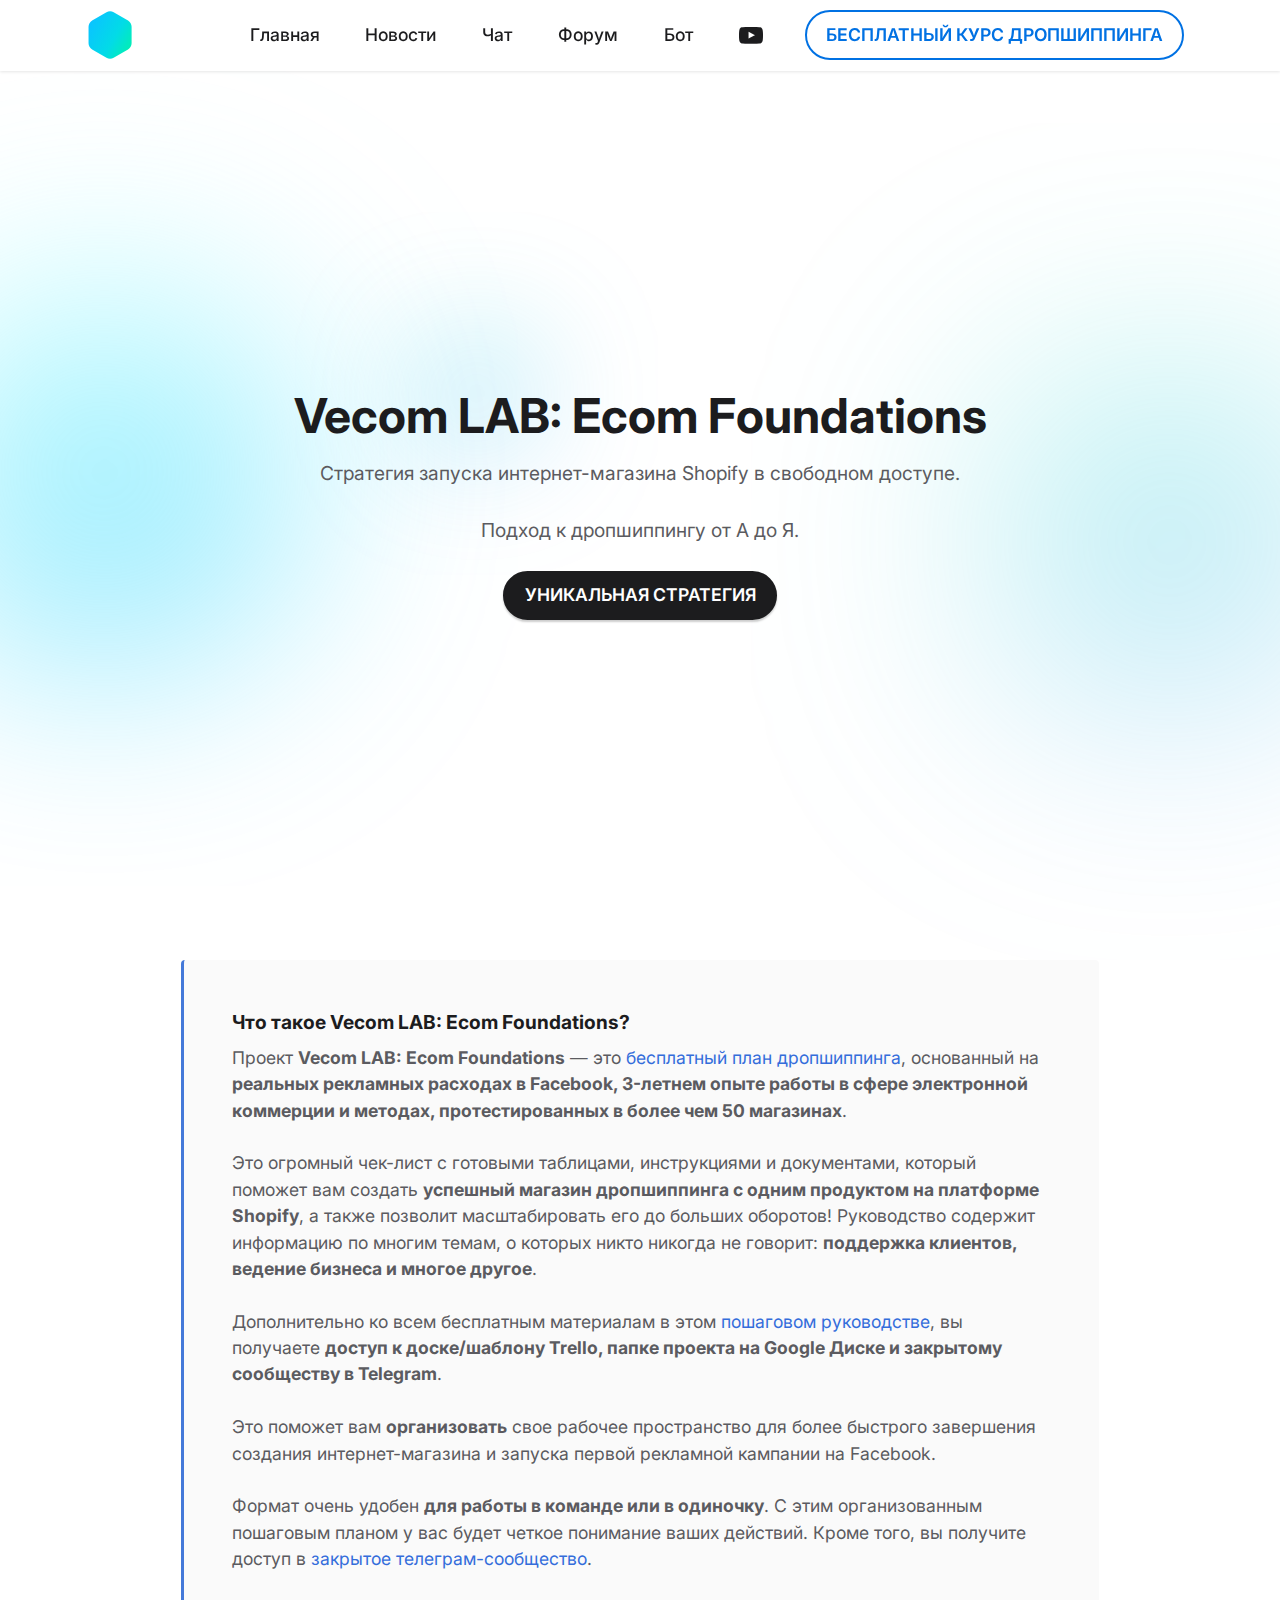
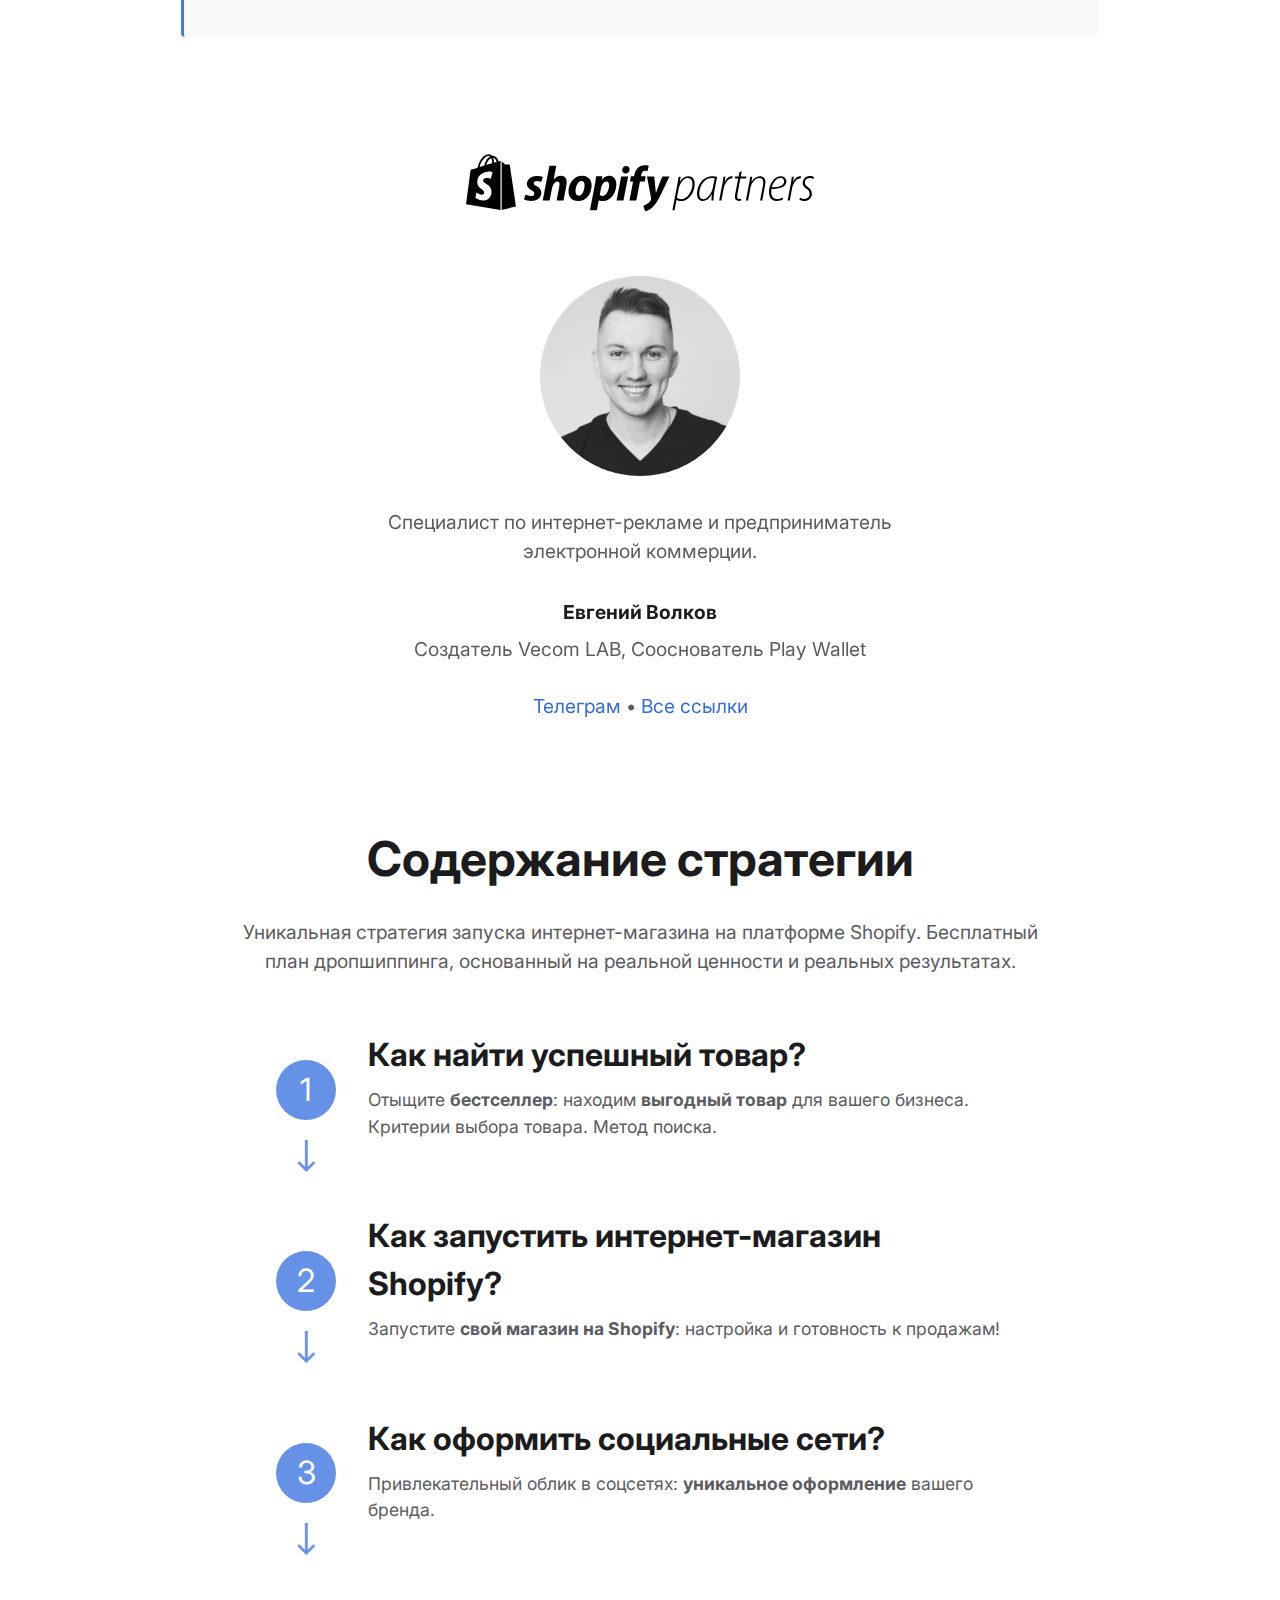
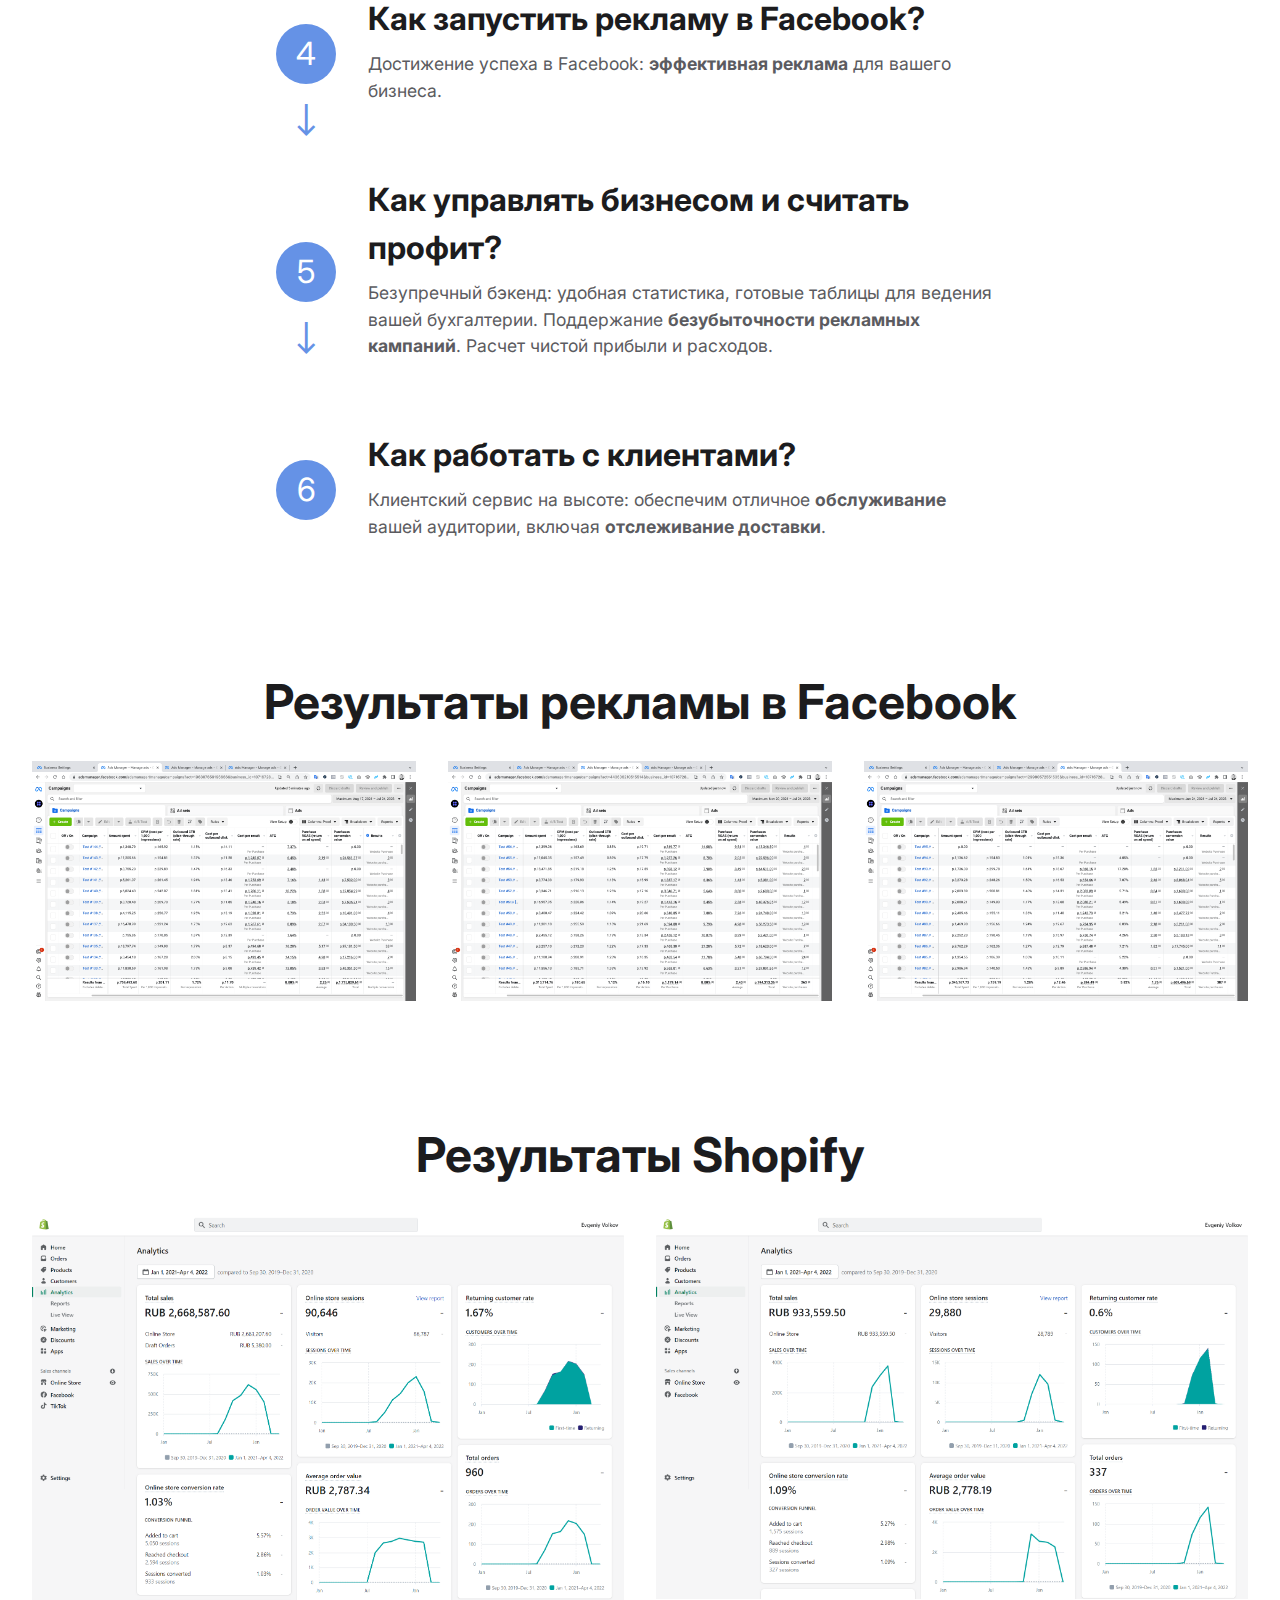
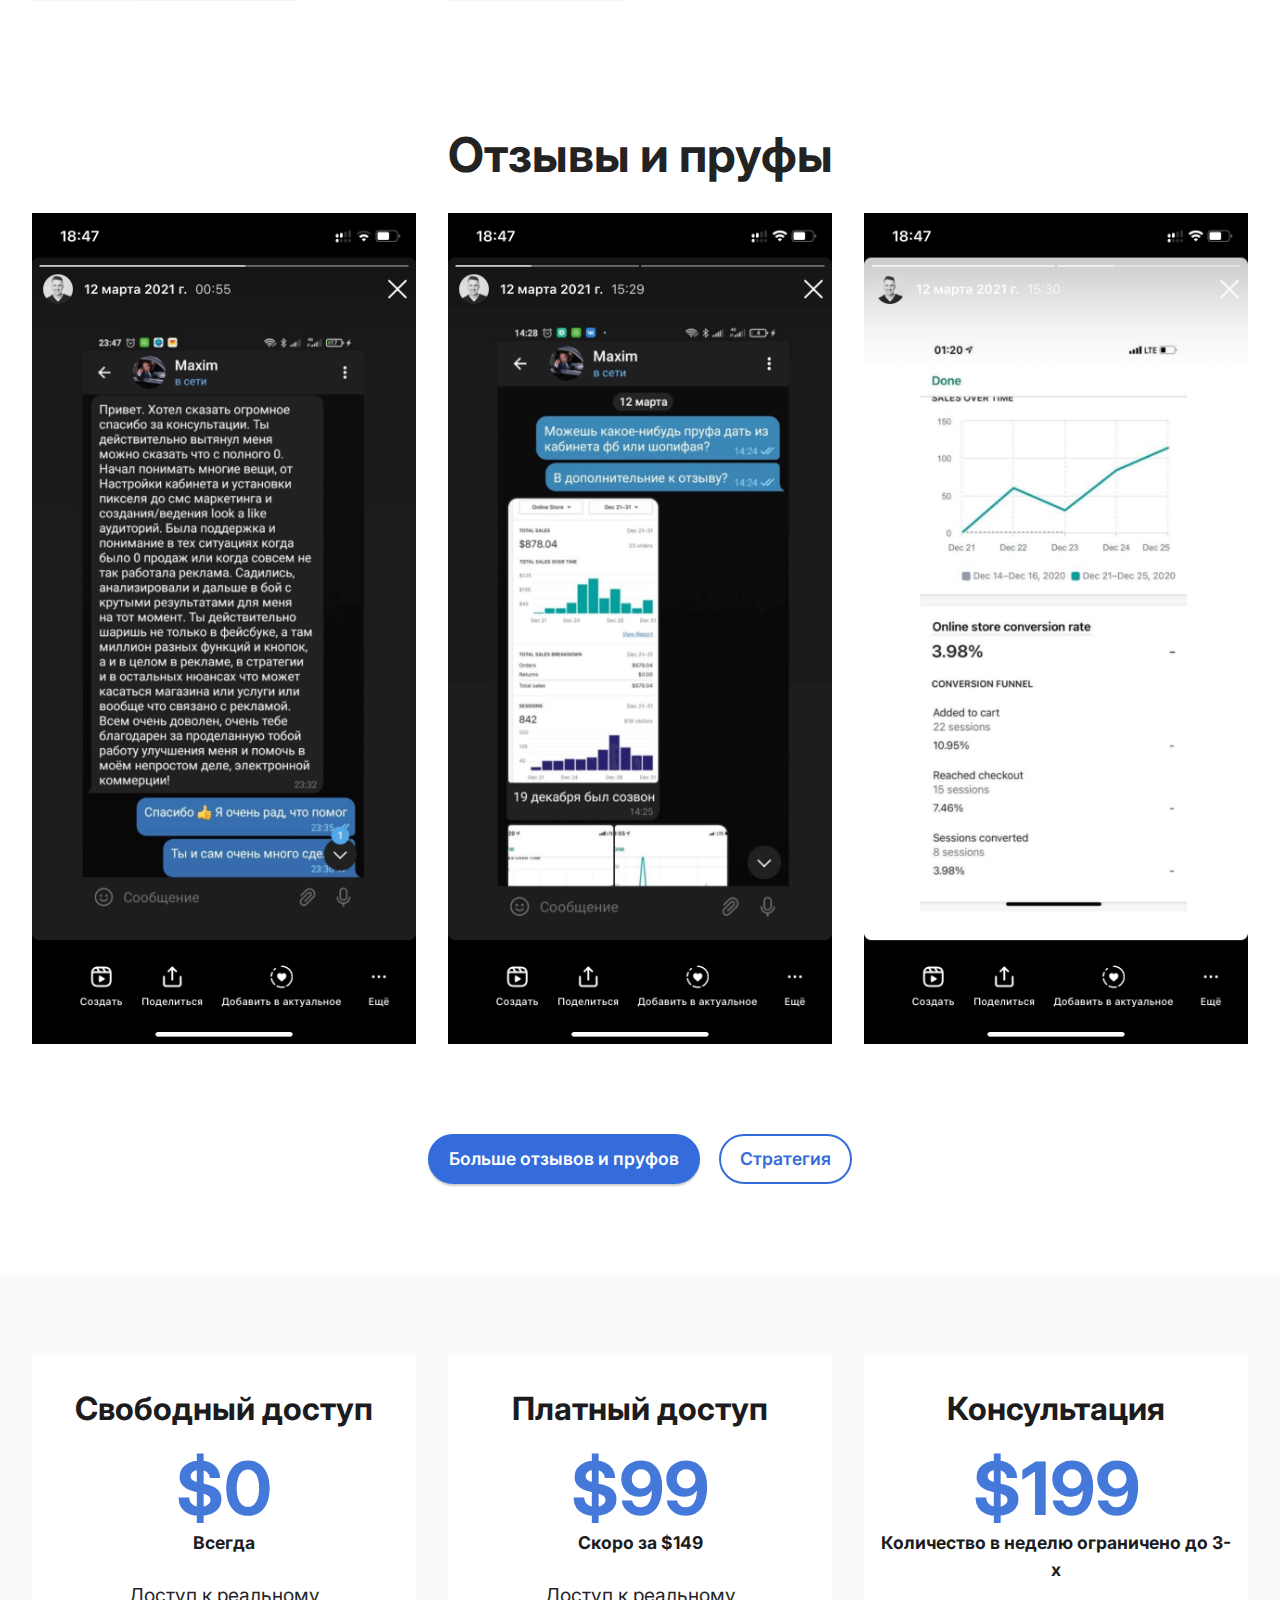
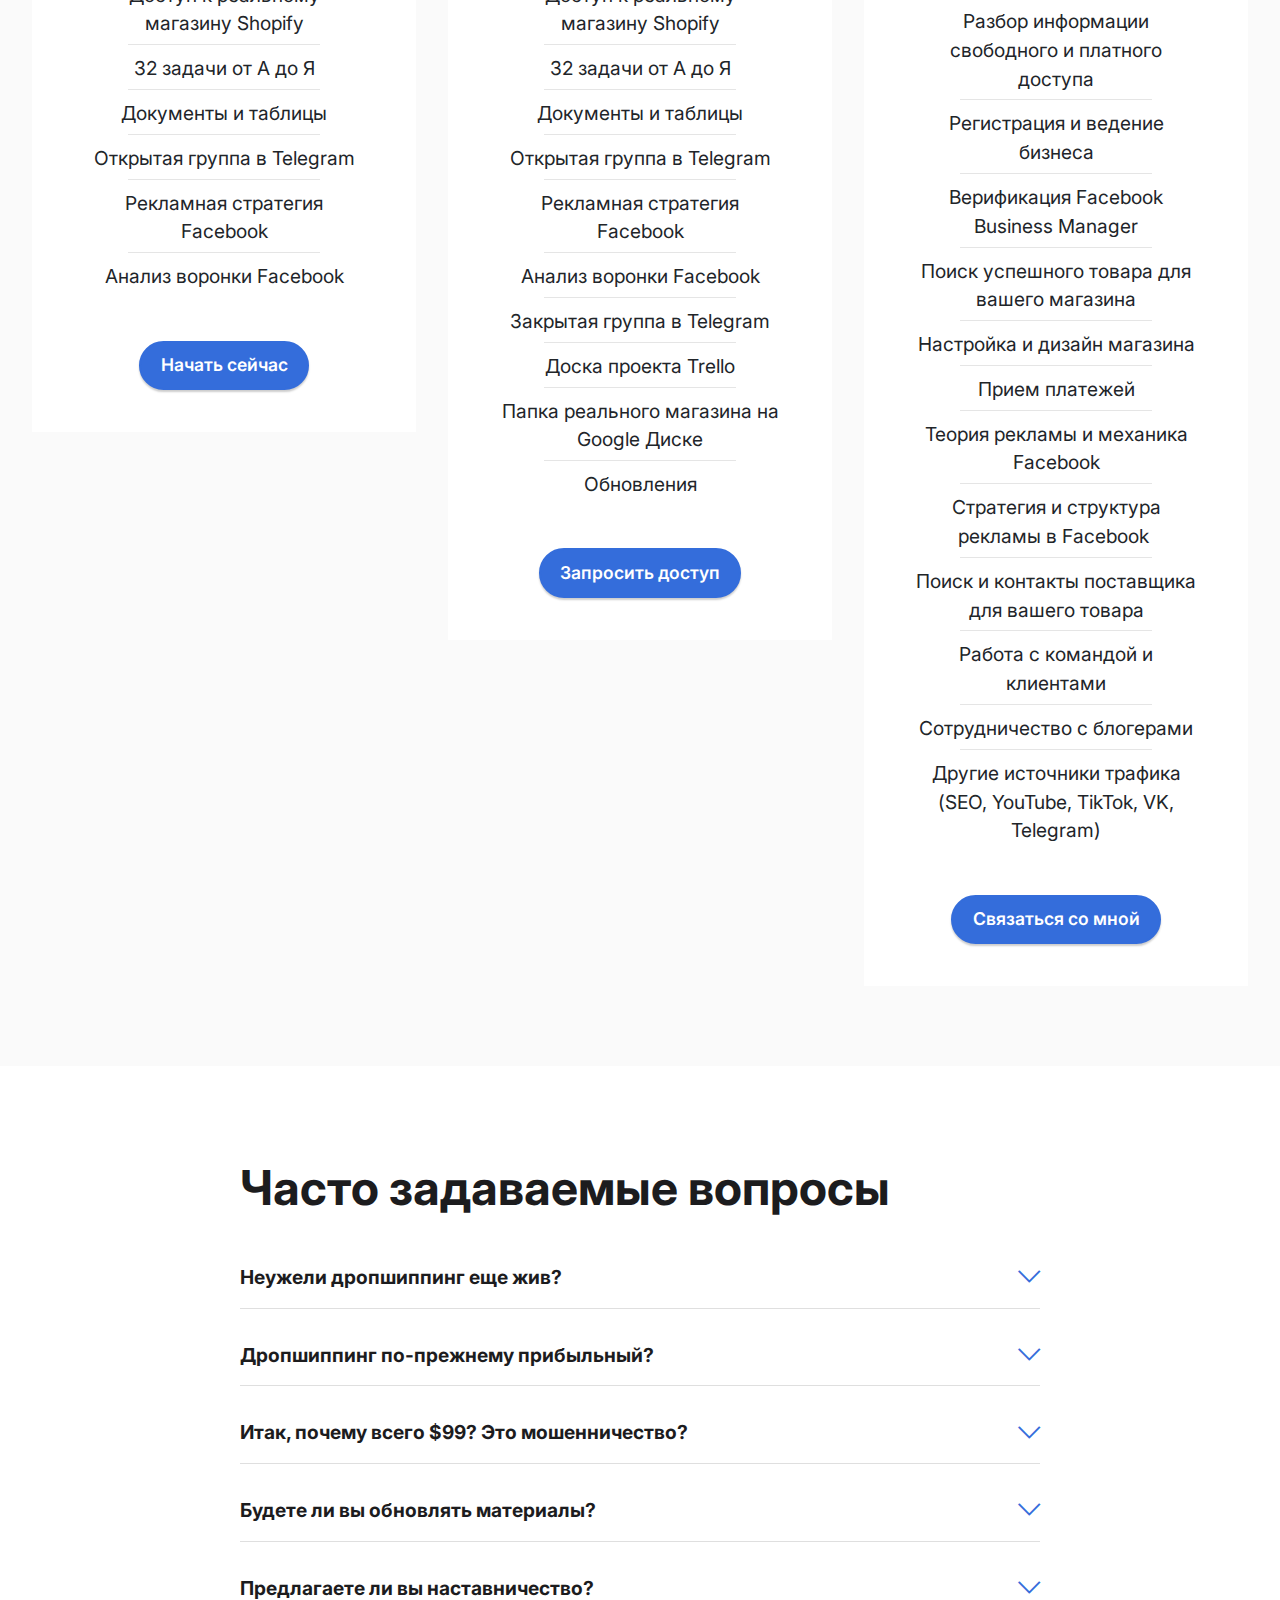
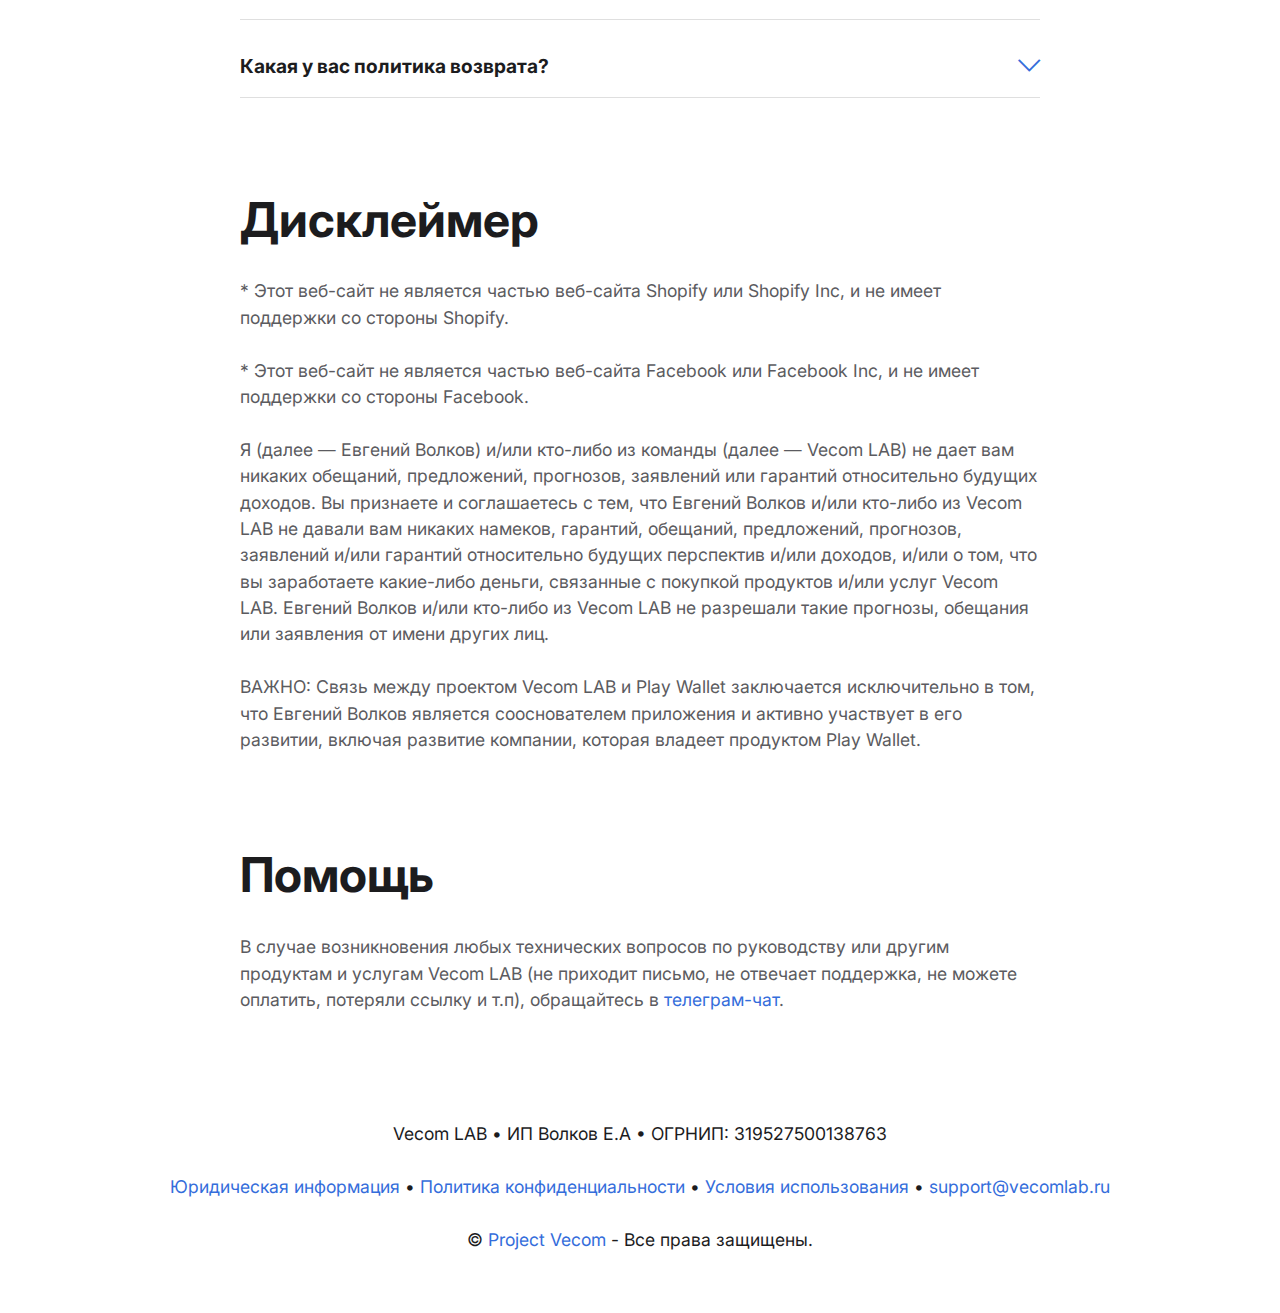
==== commit 8988412b: "new site" ====
--- a/ecom-foundations.html
+++ b/ecom-foundations.html
@@ -179,7 +179,7 @@
                                 <p class="mbr-fonts-style display-7">Специалист по интернет-рекламе и предприниматель электронной коммерции.<br></p>
                             </div>
                             <div class="user_name mbr-fonts-style mb-2 display-7"><strong>Евгений Волков</strong></div>
-                            <div class="user_desk mbr-fonts-style display-7">Создатель Vecom LAB и Сооснователь Play Wallet<br><br><a href="https://t.me/volkovecom" class="text-primary" target="_blank">Телеграм</a> • <a href="https://linktr.ee/volkovecom" class="text-primary" target="_blank">Все ссылки</a></div>
+                            <div class="user_desk mbr-fonts-style display-7">Создатель Vecom LAB, Сооснователь Play Wallet<br><br><a href="https://t.me/volkovecom" class="text-primary" target="_blank">Телеграм</a> • <a href="https://linktr.ee/volkovecom" class="text-primary" target="_blank">Все ссылки</a></div>
                         </div>
                     </div>
                     
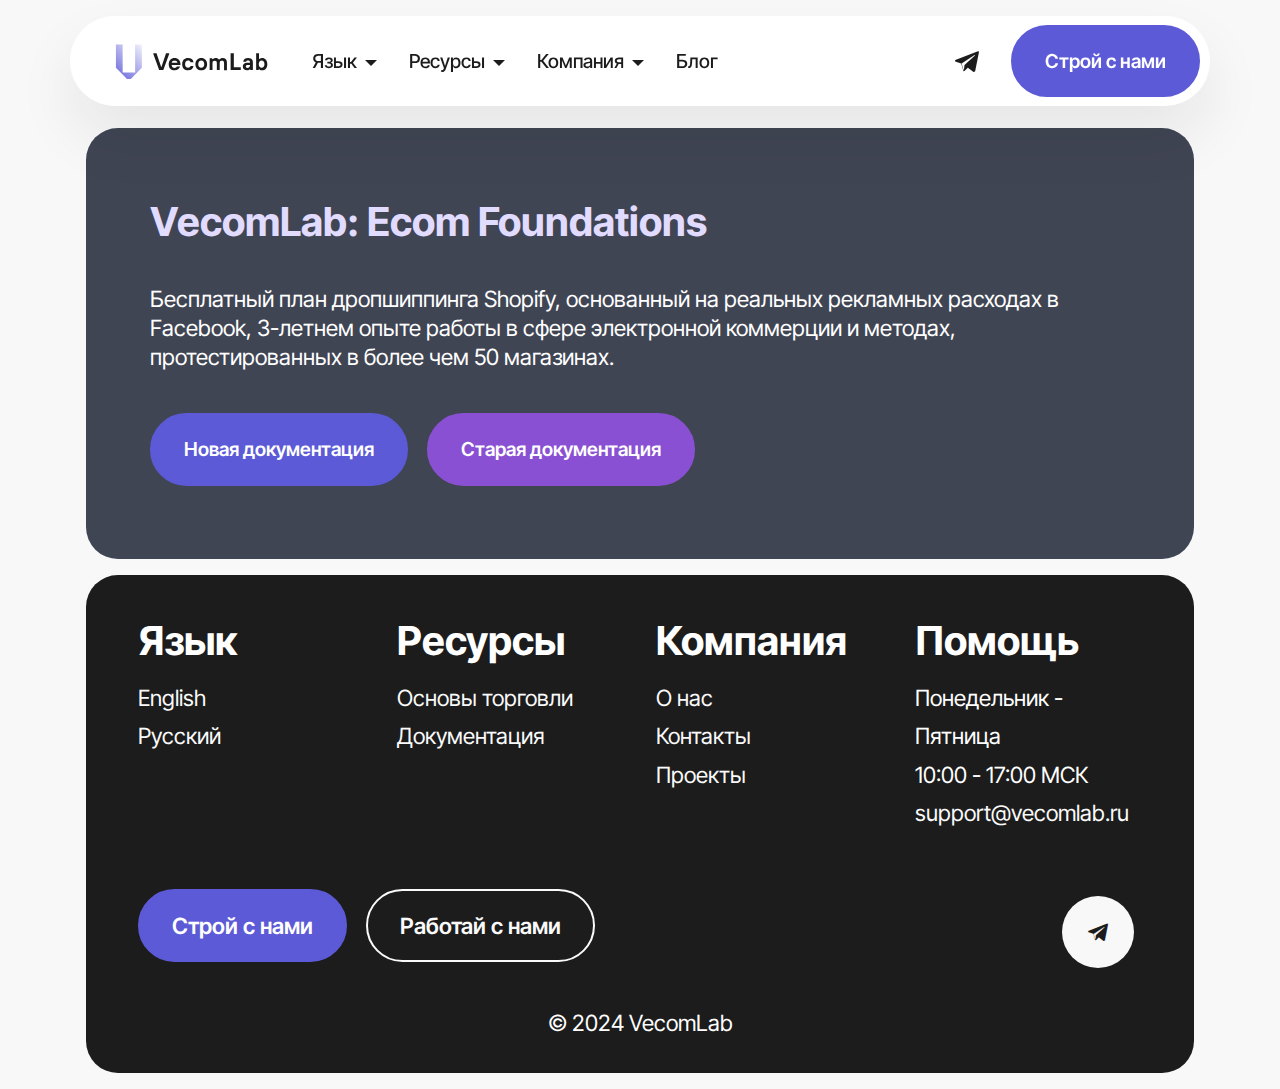
==== commit d6b88b95: "New Site" ====
--- a/ecom-foundations.html
+++ b/ecom-foundations.html
@@ -1,361 +1,88 @@
 <!DOCTYPE html>
 <html  >
-
-<!--<script
-src='//fw-cdn.com/10782494/3564349.js'
-chat='true'>
-</script>-->
-
 <head>
-
-    <!-- Google tag (gtag.js) -->
-    <script async src="https://www.googletagmanager.com/gtag/js?id=G-2W5WLQSLW0"></script>
-    <script>
-    window.dataLayer = window.dataLayer || [];
-    function gtag(){dataLayer.push(arguments);}
-    gtag('js', new Date());
-
-    gtag('config', 'G-2W5WLQSLW0');
-    </script>
-
+  
   <meta charset="UTF-8">
   <meta http-equiv="X-UA-Compatible" content="IE=edge">
-  <meta name="generator" content="Mobirise v5.8.14, mobirise.com">
+  <meta name="generator" content="Mobirise v5.9.6, mobirise.com">
   <meta name="twitter:card" content="summary_large_image"/>
   <meta name="twitter:image:src" content="assets/images/ecom-foundations-meta.png">
   <meta property="og:image" content="assets/images/ecom-foundations-meta.png">
-  <meta name="twitter:title" content="Vecom LAB — Бесплатный Курс Дропшиппинга">
+  <meta name="twitter:title" content="VecomLab — Бесплатный курс по дропшиппингу Shopify">
   <meta name="viewport" content="width=device-width, initial-scale=1, minimum-scale=1">
-  <link rel="icon" href="assets/images/vecomlab-site-ru-favicon.svg" type="image/svg+xml">
-  <link rel="icon" href="assets/images/vecomlab-site-ru-favicon-120-120.svg" type="image/svg+xml">
-  <link rel="icon" href="assets/images/vecomlab-site-ru-favicon-32-32.png" type="image/png">
+  <link rel="shortcut icon" href="assets/images/vecom-lab-favicon.png" type="image/x-icon">
   <meta name="description" content="Создайте интернет-магазин Shopify. Дропшиппинг с нуля. Бесплатная стратегия. Реклама Facebook. Полное пошаговое руководство.">
   
   
-  <title>Vecom LAB — Бесплатный Курс Дропшиппинга</title>
-  <link rel="stylesheet" href="assets/web/assets/mobirise-icons2/mobirise2.css">
-  <link rel="stylesheet" href="assets/web/assets/mobirise-icons/mobirise-icons.css">
+  <title>VecomLab — Бесплатный курс по дропшиппингу Shopify</title>
   <link rel="stylesheet" href="assets/bootstrap/css/bootstrap.min.css">
   <link rel="stylesheet" href="assets/bootstrap/css/bootstrap-grid.min.css">
   <link rel="stylesheet" href="assets/bootstrap/css/bootstrap-reboot.min.css">
   <link rel="stylesheet" href="assets/dropdown/css/style.css">
   <link rel="stylesheet" href="assets/socicon/css/styles.css">
   <link rel="stylesheet" href="assets/theme/css/style.css">
-  <link rel="preload" href="https://fonts.googleapis.com/css?family=Inter:100,200,300,400,500,600,700,800,900&display=swap" as="style" onload="this.onload=null;this.rel='stylesheet'">
-  <noscript><link rel="stylesheet" href="https://fonts.googleapis.com/css?family=Inter:100,200,300,400,500,600,700,800,900&display=swap"></noscript>
+  <link rel="preload" href="https://fonts.googleapis.com/css?family=Inter+Tight:100,200,300,400,500,600,700,800,900,100i,200i,300i,400i,500i,600i,700i,800i,900i&display=swap" as="style" onload="this.onload=null;this.rel='stylesheet'">
+  <noscript><link rel="stylesheet" href="https://fonts.googleapis.com/css?family=Inter+Tight:100,200,300,400,500,600,700,800,900,100i,200i,300i,400i,500i,600i,700i,800i,900i&display=swap"></noscript>
   <link rel="preload" as="style" href="assets/mobirise/css/mbr-additional.css"><link rel="stylesheet" href="assets/mobirise/css/mbr-additional.css" type="text/css">
 
-  <!-- Yandex.Metrika counter -->
-  <script type="text/javascript" >
-    (function(m,e,t,r,i,k,a){m[i]=m[i]||function(){(m[i].a=m[i].a||[]).push(arguments)};
-    m[i].l=1*new Date();
-    for (var j = 0; j < document.scripts.length; j++) {if (document.scripts[j].src === r) { return; }}
-    k=e.createElement(t),a=e.getElementsByTagName(t)[0],k.async=1,k.src=r,a.parentNode.insertBefore(k,a)})
-    (window, document, "script", "https://mc.yandex.ru/metrika/tag.js", "ym");
-
-    ym(94166648, "init", {
-        clickmap:true,
-        trackLinks:true,
-        accurateTrackBounce:true,
-        webvisor:true
-    });
-</script>
-<noscript><div><img src="https://mc.yandex.ru/watch/94166648" style="position:absolute; left:-9999px;" alt="" /></div></noscript>
-<!-- /Yandex.Metrika counter -->
+  
   
   
 </head>
 <body>
   
-  <section data-bs-version="5.1" class="menu menu3 cid-tKKyrzw9Zg" once="menu" id="menu3-1y">
-    
-    <nav class="navbar navbar-dropdown navbar-fixed-top navbar-expand-lg">
-        <div class="container">
-            <div class="navbar-brand">
-                <span class="navbar-logo">
-                    <a href="/">
-                        <img src="assets/images/vecomlab-site-ru-favicon.svg" alt="Vecom LAB" style="height: 3rem;">
-                    </a>
-                </span>
-                
-            </div>
-            <button class="navbar-toggler" type="button" data-toggle="collapse" data-bs-toggle="collapse" data-target="#navbarSupportedContent" data-bs-target="#navbarSupportedContent" aria-controls="navbarNavAltMarkup" aria-expanded="false" aria-label="Toggle navigation">
-                <div class="hamburger">
-                    <span></span>
-                    <span></span>
-                    <span></span>
-                    <span></span>
-                </div>
-            </button>
-            <div class="collapse navbar-collapse" id="navbarSupportedContent">
-                <ul class="navbar-nav nav-dropdown" data-app-modern-menu="true"><li class="nav-item"><a class="nav-link link text-danger text-primary display-4" href="/">Главная</a></li><li class="nav-item"><a class="nav-link link text-danger text-primary display-4" href="https://t.me/vecomlab" target="_blank">Новости</a></li>
-                    <li class="nav-item"><a class="nav-link link text-danger text-primary display-4" href="https://t.me/vecomlab_chat" target="_blank">Чат</a></li>
-                    <li class="nav-item"><a class="nav-link link text-danger text-primary display-4" href="https://t.me/vecomlab_forum" target="_blank">Форум</a></li><li class="nav-item"><a class="nav-link link text-danger text-primary display-4" href="https://t.me/vecomlab_bot" target="_blank">Бот</a></li></ul>
-                <div class="icons-menu">
-                    <a class="iconfont-wrapper" href="https://www.youtube.com/@volkovecom" target="_blank">
-                        <span class="p-2 mbr-iconfont socicon-youtube socicon" style="color: rgb(28, 28, 30); fill: rgb(28, 28, 30);"></span>
-                    </a>
-                    
-                    
-                    
-                </div>
-                <div class="navbar-buttons mbr-section-btn"><a class="btn btn-warning-outline display-4" href="/ecom-foundations">БЕСПЛАТНЫЙ КУРС ДРОПШИППИНГА</a></div>
-            </div>
-        </div>
-    </nav>
+  <section data-bs-version="5.1" class="menu menu1 cid-u2MrEODrwC" once="menu" id="menu01-q">
+	
+
+	<nav class="navbar navbar-dropdown navbar-fixed-top navbar-expand-lg">
+		<div class="container">
+			<div class="navbar-brand">
+				<span class="navbar-logo">
+					<a href="/">
+						<img src="assets/images/vecom-lab-slw.svg" alt="VecomLab" style="height: 2.2rem;">
+					</a>
+				</span>
+				
+			</div>
+			<button class="navbar-toggler" type="button" data-toggle="collapse" data-bs-toggle="collapse" data-target="#navbarSupportedContent" data-bs-target="#navbarSupportedContent" aria-controls="navbarNavAltMarkup" aria-expanded="false" aria-label="Toggle navigation">
+				<div class="hamburger">
+					<span></span>
+					<span></span>
+					<span></span>
+					<span></span>
+				</div>
+			</button>
+			<div class="collapse navbar-collapse" id="navbarSupportedContent">
+				<ul class="navbar-nav nav-dropdown" data-app-modern-menu="true"><li class="nav-item dropdown">
+						<a class="nav-link link dropdown-toggle text-info display-4" href="/" aria-expanded="false" data-toggle="dropdown-submenu" data-bs-toggle="dropdown" data-bs-auto-close="outside">Язык</a><div class="dropdown-menu" aria-labelledby="dropdown-671"><a class="dropdown-item text-info text-primary display-4" href="https://vecomlab.com">English</a><a class="dropdown-item text-info text-primary display-4" href="/">Русский</a></div>
+					</li><li class="nav-item dropdown"><a class="nav-link link dropdown-toggle text-info display-4" href="/" data-toggle="dropdown-submenu" data-bs-toggle="dropdown" data-bs-auto-close="outside" aria-expanded="false">Ресурсы</a><div class="dropdown-menu" aria-labelledby="dropdown-659"><a class="dropdown-item text-info text-primary display-4" href="ecom-foundations.html">Основы торговли</a><a class="dropdown-item text-info text-primary display-4" href="https://docs.vecomlab.com/v/ru/welcome" target="_blank">Документация</a></div></li><li class="nav-item dropdown"><a class="nav-link link dropdown-toggle text-info display-4" href="/" data-toggle="dropdown-submenu" data-bs-toggle="dropdown" data-bs-auto-close="outside" aria-expanded="false">Компания</a><div class="dropdown-menu" aria-labelledby="dropdown-532"><a class="dropdown-item text-info display-4" href="/#about">О нас</a><a class="dropdown-item text-info display-4" href="/#contact">Контакты</a><a class="dropdown-item text-info text-primary display-4" href="https://projects.vecomlab.com/v/rus/" target="_blank">Проекты</a></div></li><li class="nav-item"><a class="nav-link link text-info show text-primary display-4" href="https://vc.ru/u/2197033-vecomlab" target="_blank">Блог</a></li></ul>
+				<div class="icons-menu">
+					<a class="iconfont-wrapper" href="https://t.me/vecomlab" target="_blank">
+						<span class="p-2 mbr-iconfont socicon-telegram socicon"></span>
+					</a>
+					
+					
+					
+				</div>
+				<div class="navbar-buttons mbr-section-btn"><a class="btn btn-primary display-4" href="mailto:support@vecomlab.ru"> Строй с нами</a></div>
+			</div>
+		</div>
+	</nav>
 </section>
 
-<section data-bs-version="5.1" class="header18 cid-tNSXzwIOn5 mbr-fullscreen" id="header18-35">
-
+<section data-bs-version="5.1" class="article13 cid-u2MtQaBUtB" id="article13-v">
     
-
-    
-    <div class="mbr-overlay" style="opacity: 0; background-color: rgb(68, 121, 217);"></div>
-
-    <div class="align-center container">
-        <div class="row justify-content-center">
-            <div class="col-12 col-lg-10">
-                <h1 class="mbr-section-title mbr-fonts-style mbr-white mb-3 display-2"><strong>Vecom LAB: Ecom Foundations</strong></h1>
-                
-                <p class="mbr-text mbr-fonts-style mbr-white display-7">Cтратегия запуска интернет-магазина Shopify в свободном доступе.<br><br>Подход к дропшиппингу от А до Я.<br></p>
-                <div class="mbr-section-btn mt-3"><a class="btn btn-danger display-4" href="https://info.vecomlab.ru/dropshipping/shopify" target="_blank">УНИКАЛЬНАЯ СТРАТЕГИЯ</a></div>
-            </div>
-        </div>
-    </div>
-</section>
-
-<section data-bs-version="5.1" class="content7 cid-tKKDtmJ6Mv" id="content7-1z">
-    
-    <div class="container">
-        <div class="row justify-content-center">
-            <div class="col-12 col-md-10">
-                <blockquote>
-                <h5 class="mbr-section-title mbr-fonts-style mb-2 display-7"><strong>Что такое Vecom LAB: Ecom Foundations?</strong></h5>
-                <p class="mbr-text mbr-fonts-style display-4">Проект <strong>Vecom LAB: Ecom Foundations</strong> — это <a href="https://www.youtube.com/playlist?list=PLmSQlqg42BT70tzZjeHeYlInxj7NNfczk" class="text-primary" target="_blank">бесплатный план дропшиппинга</a>, основанный на <strong>реальных рекламных расходах в Facebook, 3-летнем опыте работы в сфере электронной коммерции и методах, протестированных в более чем 50 магазинах</strong>.<br><br>Это огромный чек-лист с готовыми таблицами, инструкциями и документами, который поможет вам создать <strong>успешный магазин дропшиппинга с одним продуктом на платформе Shopify</strong>, а также позволит масштабировать его до больших оборотов! Руководство содержит информацию по многим темам, о которых никто никогда не говорит: <strong>поддержка клиентов, ведение бизнеса и многое другое</strong>.<br><br>Дополнительно ко всем бесплатным материалам в этом <a href="https://info.vecomlab.ru/dropshipping/shopify" class="text-primary" target="_blank">пошаговом руководстве</a>, вы получаете <strong>доступ к доске/шаблону Trello, папке проекта на Google Диске и закрытому сообществу в Telegram</strong>.<br><br>Это поможет вам <strong>организовать</strong> свое рабочее пространство для более быстрого завершения создания интернет-магазина и запуска первой рекламной кампании на Facebook.<br><br>Формат очень удобен <strong>для работы в команде или в одиночку</strong>. С этим организованным пошаговым планом у вас будет четкое понимание ваших действий. Кроме того, вы получите доступ в <a href="https://t.me/+rBZz3crP561mZmUy" class="text-primary" target="_blank">закрытое телеграм-сообщество</a>.</p></blockquote>
-            </div>
-        </div>
-    </div>
-</section>
-
-<section data-bs-version="5.1" class="image3 cid-tKPSSQe9HX" id="image3-26">
-    
-
-    
-    
-
-    <div class="container">
-        <div class="row justify-content-center">
-            <div class="col-12 col-lg-4">
-                <div class="image-wrapper">
-                    <a href="https://shopify.pxf.io/OrrgJW" target="_blank"><img src="assets/images/shopify-partners.svg" alt="Shopify Partners"></a>
-                    
-                </div>
-            </div>
-        </div>
-    </div>
-</section>
-
-<section data-bs-version="5.1" class="people5 mbr-embla cid-tKPSTEbSjc" id="people5-27">
-
-    
-
-    
-    
-
-    <div class="position-relative text-center">
-        
-
-        <div class="embla" data-skip-snaps="true" data-align="center" data-auto-play-interval="5">
-            <div class="embla__viewport container-fluid">
-                <div class="embla__container">
-                    <div class="embla__slide slider-image item active" style="margin-left: 0rem; margin-right: 0rem;">
-                        <div class="user">
-                            <div class="user_image">
-                                <div class="item-wrapper position-relative">
-                                    
-                                <a href="https://t.me/volkovecom" target="true"></a><a href="https://t.me/volkovecom" target="false"></a><a href="https://t.me/volkovecom" target="false"></a><a href="https://t.me/volkovecom" target="false"></a><a href="https://t.me/volkovecom"><img src="assets/images/volkovecom-640x640.jpg" alt="Евгений Волков — Создатель Vecom LAB и Сооснователь Play Wallet"></a></div>
-                            </div>
-                            <div class="user_text mb-4">
-                                <p class="mbr-fonts-style display-7">Специалист по интернет-рекламе и предприниматель электронной коммерции.<br></p>
-                            </div>
-                            <div class="user_name mbr-fonts-style mb-2 display-7"><strong>Евгений Волков</strong></div>
-                            <div class="user_desk mbr-fonts-style display-7">Создатель Vecom LAB, Сооснователь Play Wallet<br><br><a href="https://t.me/volkovecom" class="text-primary" target="_blank">Телеграм</a> • <a href="https://linktr.ee/volkovecom" class="text-primary" target="_blank">Все ссылки</a></div>
-                        </div>
-                    </div>
-                    
-                    
-                </div>
-            </div>
-            <button class="embla__button embla__button--prev">
-                <span class="mobi-mbri mobi-mbri-arrow-prev mbr-iconfont" aria-hidden="true"></span>
-                <span class="sr-only visually-hidden visually-hidden">Previous</span>
-            </button>
-            <button class="embla__button embla__button--next">
-                <span class="mobi-mbri mobi-mbri-arrow-next mbr-iconfont" aria-hidden="true"></span>
-                <span class="sr-only visually-hidden visually-hidden">Next</span>
-            </button>
-        </div>
-    </div>
-</section>
-
-<section data-bs-version="5.1" class="features19 cid-tKUWd0t1KY" id="features20-2h">
-
-    
-
     
     
     <div class="container">
         <div class="row justify-content-center">
-            <div class="col-md-12 col-lg-9">
-                <div class="card-wrapper pb-4">
-                    <div class="card-box align-center">
-                        <h4 class="card-title mbr-fonts-style mb-4 display-2"><strong>Содержание стратегии</strong></h4>
-                        <p class="mbr-text mbr-fonts-style mb-4 display-7">
-                            Уникальная стратегия запуска интернет-магазина на платформе Shopify. Бесплатный план дропшиппинга, основанный на реальной ценности и реальных результатах.</p>
-                        
-                    </div>
-                </div>
-            </div>
-            <div class="col-12 col-md-8">
-                <div class="item mbr-flex">
-                    <div class="icon-box">
-                        <span class="step-number mbr-fonts-style display-5">1</span>
-                    </div>
-                    <div class="text-box">
-                        <h4 class="icon-title card-title mbr-black mbr-fonts-style display-5"><strong>Как найти успешный товар?</strong></h4>
-                        <h5 class="icon-text mbr-black mbr-fonts-style display-4">Отыщите <strong>бестселлер</strong>: находим <strong>выгодный товар</strong> для вашего бизнеса. Критерии выбора товара. Метод поиска.</h5>
-                    </div>
-                </div>
-                <div class="item mbr-flex">
-                    <div class="icon-box">
-                        <span class="step-number mbr-fonts-style display-5">2</span>
-                    </div>
-                    <div class="text-box">
-                        <h4 class="icon-title card-title mbr-black mbr-fonts-style display-5"><strong>Как запустить интернет-магазин Shopify?</strong></h4>
-                        <h5 class="icon-text mbr-black mbr-fonts-style display-4">Запустите <strong>свой магазин на Shopify</strong>: настройка и готовность к продажам!</h5>
-                    </div>
-                </div>
-                <div class="item mbr-flex">
-                    <div class="icon-box">
-                        <span class="step-number mbr-fonts-style display-5">3</span>
-                    </div>
-                    <div class="text-box">
-                        <h4 class="icon-title card-title mbr-black mbr-fonts-style display-5"><strong>Как оформить социальные сети?</strong></h4>
-                        <h5 class="icon-text mbr-black mbr-fonts-style display-4">Привлекательный облик в соцсетях: <strong>уникальное оформление</strong> вашего бренда.</h5>
-                    </div>
-                </div>
-                <div class="item mbr-flex">
-                    <div class="icon-box">
-                        <span class="step-number mbr-fonts-style display-5">4</span>
-                    </div>
-                    <div class="text-box">
-                        <h4 class="icon-title card-title mbr-black mbr-fonts-style display-5"><strong>Как запустить рекламу в Facebook?</strong></h4>
-                        <h5 class="icon-text mbr-black mbr-fonts-style display-4">Достижение успеха в Facebook: <strong>эффективная реклама</strong> для вашего бизнеса.</h5>
-                    </div>
-                </div>
-                <div class="item mbr-flex">
-                    <div class="icon-box">
-                        <span class="step-number mbr-fonts-style display-5">5</span>
-                    </div>
-                    <div class="text-box">
-                        <h4 class="icon-title card-title mbr-black mbr-fonts-style display-5"><strong>Как управлять бизнесом и считать профит?</strong></h4>
-                        <h5 class="icon-text mbr-black mbr-fonts-style display-4">Безупречный бэкенд: удобная статистика, готовые таблицы для ведения вашей бухгалтерии. Поддержание <strong>безубыточности рекламных кампаний</strong>. Расчет чистой прибыли и расходов.</h5>
-                    </div>
-                </div>
-                <div class="item mbr-flex last">
-                    <div class="icon-box">
-                        <span class="step-number mbr-fonts-style display-5">6</span>
-                    </div>
-                    <div class="text-box">
-                        <h4 class="icon-title card-title mbr-black mbr-fonts-style display-5"><strong>Как работать с клиентами?</strong></h4>
-                        <h5 class="icon-text mbr-black mbr-fonts-style display-4">Клиентский сервис на высоте: обеспечим отличное <strong>обслуживание</strong> вашей аудитории, включая <strong>отслеживание доставки</strong>.</h5>
-                    </div>
-                </div>
-                
-                
-                
-                
-            </div>
-        </div>
-    </div>
-</section>
-
-<section data-bs-version="5.1" class="gallery6 mbr-gallery cid-tKV3vNXGkv" id="gallery6-2j">
-    
-
-    
-    
-
-    <div class="container-fluid">
-        <div class="mbr-section-head">
-            <h3 class="mbr-section-title mbr-fonts-style align-center m-0 display-2"><strong>Результаты рекламы в Facebook</strong></h3>
-            
-        </div>
-        <div class="row mbr-gallery mt-4">
-            <div class="col-12 col-md-6 col-lg-4 item gallery-image">
-                <div class="item-wrapper" data-toggle="modal" data-bs-toggle="modal" data-target="#tNVZeQ8I3s-modal" data-bs-target="#tNVZeQ8I3s-modal">
-                    <img class="w-100" src="assets/images/1.png" alt="Кабинет Facebook #1" data-slide-to="0" data-bs-slide-to="0" data-target="#lb-tNVZeQ8I3s" data-bs-target="#lb-tNVZeQ8I3s">
-                    <div class="icon-wrapper">
-                        <span class="mobi-mbri mobi-mbri-search mbr-iconfont mbr-iconfont-btn"></span>
-                    </div>
-                </div>
-                
-            </div>
-            <div class="col-12 col-md-6 col-lg-4 item gallery-image">
-                <div class="item-wrapper" data-toggle="modal" data-bs-toggle="modal" data-target="#tNVZeQ8I3s-modal" data-bs-target="#tNVZeQ8I3s-modal">
-                    <img class="w-100" src="assets/images/2.png" alt="Кабинет Facebook #2" data-slide-to="1" data-bs-slide-to="1" data-target="#lb-tNVZeQ8I3s" data-bs-target="#lb-tNVZeQ8I3s">
-                    <div class="icon-wrapper">
-                        <span class="mobi-mbri mobi-mbri-search mbr-iconfont mbr-iconfont-btn"></span>
-                    </div>
-                </div>
-                
-            </div>
-            <div class="col-12 col-md-6 col-lg-4 item gallery-image">
-                <div class="item-wrapper" data-toggle="modal" data-bs-toggle="modal" data-target="#tNVZeQ8I3s-modal" data-bs-target="#tNVZeQ8I3s-modal">
-                    <img class="w-100" src="assets/images/3.png" alt="Кабинет Facebook #3" data-slide-to="2" data-bs-slide-to="2" data-target="#lb-tNVZeQ8I3s" data-bs-target="#lb-tNVZeQ8I3s">
-                    <div class="icon-wrapper">
-                        <span class="mobi-mbri mobi-mbri-search mbr-iconfont mbr-iconfont-btn"></span>
-                    </div>
-                </div>
-                
-            </div>
-            
-        </div>
-
-        <div class="modal mbr-slider" tabindex="-1" role="dialog" aria-hidden="true" id="tNVZeQ8I3s-modal">
-            <div class="modal-dialog" role="document">
-                <div class="modal-content">
-                    <div class="modal-body">
-                        <div class="carousel slide" id="lb-tNVZeQ8I3s" data-interval="5000" data-bs-interval="5000">
-                            <div class="carousel-inner">
-                                <div class="carousel-item active">
-                                    <img class="d-block w-100" src="assets/images/1.png" alt="Mobirise Website Builder">
-                                </div>
-                                <div class="carousel-item">
-                                    <img class="d-block w-100" src="assets/images/2.png" alt="Mobirise Website Builder">
-                                </div>
-                                <div class="carousel-item">
-                                    <img class="d-block w-100" src="assets/images/3.png" alt="Mobirise Website Builder">
-                                </div>
-                                
-                            </div>
-                            <ol class="carousel-indicators">
-                                <li data-slide-to="0" data-bs-slide-to="0" class="active" data-target="#lb-tNVZeQ8I3s" data-bs-target="#lb-tNVZeQ8I3s"></li>
-                                <li data-slide-to="1" data-bs-slide-to="1" data-target="#lb-tNVZeQ8I3s" data-bs-target="#lb-tNVZeQ8I3s"></li>
-                                <li data-slide-to="2" data-bs-slide-to="2" data-target="#lb-tNVZeQ8I3s" data-bs-target="#lb-tNVZeQ8I3s"></li>
-                                
-                            </ol>
-                            <a role="button" href="" class="close" data-dismiss="modal" data-bs-dismiss="modal" aria-label="Close">
-                            </a>
-                            <a class="carousel-control-prev carousel-control" role="button" data-slide="prev" data-bs-slide="prev" href="#lb-tNVZeQ8I3s">
-                                <span class="mobi-mbri mobi-mbri-arrow-prev" aria-hidden="true"></span>
-                                <span class="sr-only visually-hidden">Previous</span>
-                            </a>
-                            <a class="carousel-control-next carousel-control" role="button" data-slide="next" data-bs-slide="next" href="#lb-tNVZeQ8I3s">
-                                <span class="mobi-mbri mobi-mbri-arrow-next" aria-hidden="true"></span>
-                                <span class="sr-only visually-hidden">Next</span>
-                            </a>
-                        </div>
+            <div class="card col-md-12 col-lg-12">
+                <div class="card-wrapper">
+                    <div class="card-box align-left">
+                        <h4 class="card-title mbr-fonts-style display-5"><strong>VecomLab: Ecom Fo</strong><strong>undations</strong></h4>
+                        <p class="mbr-text mbr-fonts-style mt-4 display-7">Бесплатный план дропшиппинга Shopify, основанный на реальных рекламных расходах в Facebook, 3-летнем опыте работы в сфере электронной коммерции и методах, протестированных в более чем 50 магазинах.
+                        </p>
+                        <div class="mbr-section-btn mt-4"><a class="btn btn-primary display-4" href="https://docs.vecomlab.com/v/ru/ecommerce/start" target="_blank">Новая документация</a> <a class="btn btn-secondary display-4" href="https://info.vecomlab.ru/dropshipping/shopify" target="_blank">Старая документация</a></div>
                     </div>
                 </div>
             </div>
@@ -363,402 +90,61 @@
     </div>
 </section>
 
-<section data-bs-version="5.1" class="gallery6 mbr-gallery cid-tKVfsFDbIv" id="gallery6-2k">
-    
+<section data-bs-version="5.1" class="footer1 cid-u2MrEQsb46" once="footers" id="footer01-u">
+	
 
-    
-    
+	
+	
+	<div class="container">
+		<div class="row mbr-white">
+			<div class="col-12 col-md-6 col-lg-3">
+				<h5 class="mbr-section-subtitle mbr-fonts-style mb-2 display-5">
+					<strong>Язык</strong></h5>
+				<ul class="list mbr-fonts-style display-7">
+					<li class="mbr-text item-wrap"><a href="https://vecomlab.com" class="text-white text-primary">English</a></li><li class="mbr-text item-wrap"><a href="/" class="text-white text-primary">Русский</a></li>
+				</ul>
+			</div>
+			<div class="col-12 col-md-6 col-lg-3">
+				<h5 class="mbr-section-subtitle mbr-fonts-style mb-2 display-5"><strong>Ресурсы</strong></h5>
+				<ul class="list mbr-fonts-style display-7">
+					<li class="mbr-text item-wrap"><a href="ecom-foundations.html" class="text-white text-primary">Основы торговли</a></li><li class="mbr-text item-wrap"><a href="https://docs.vecomlab.com/v/ru/welcome" class="text-white" target="_blank">Документация</a></li>
+				</ul>
+			</div>
+			<div class="col-12 col-md-6 col-lg-3">
+				<h5 class="mbr-section-subtitle mbr-fonts-style mb-2 display-5"><strong>Компания</strong></h5>
+				<ul class="list mbr-fonts-style display-7">
+					<li class="mbr-text item-wrap"><a href="/#about" class="text-white">О нас</a></li><li class="mbr-text item-wrap"><a href="/#contact" class="text-white">Контакты</a></li><li class="mbr-text item-wrap"><a href="https://projects.vecomlab.com/v/rus/" class="text-white" target="_blank">Проекты</a></li>
+				</ul>
+			</div>
+			<div class="col-12 col-md-6 col-lg-3">
+				<h5 class="mbr-section-subtitle mbr-fonts-style mb-2 display-5"><strong>Помощь</strong></h5>
+				<ul class="list mbr-fonts-style display-7">
+					<li class="mbr-text item-wrap">Понедельник - Пятница</li><li class="mbr-text item-wrap">10:00 - 17:00 МСК</li><li class="mbr-text item-wrap"><a href="mailto:support@vecomlab.ru" class="text-white">support@vecomlab.ru</a></li>
+				</ul>
+			</div>
+			<div class="col-12 mt-5 footer-col">
+				<div class="mbr-section-btn align-left"><a class="btn btn-primary display-7" href="mailto:support@vecomlab.ru">Строй с нами</a>
+					<a class="btn btn-white-outline display-7" href="https://team.vecomlab.com/v/cis/" target="_blank">Работай с нами</a></div>
 
-    <div class="container-fluid">
-        <div class="mbr-section-head">
-            <h3 class="mbr-section-title mbr-fonts-style align-center m-0 display-2"><strong>Результаты Shopify</strong></h3>
-            
-        </div>
-        <div class="row mbr-gallery mt-4">
-            <div class="col-12 col-md-6 col-lg-6 item gallery-image">
-                <div class="item-wrapper" data-toggle="modal" data-bs-toggle="modal" data-target="#tNVZeQram1-modal" data-bs-target="#tNVZeQram1-modal">
-                    <img class="w-100" src="assets/images/4.png" alt="Магазин Shopify #1" data-slide-to="0" data-bs-slide-to="0" data-target="#lb-tNVZeQram1" data-bs-target="#lb-tNVZeQram1">
-                    <div class="icon-wrapper">
-                        <span class="mobi-mbri mobi-mbri-search mbr-iconfont mbr-iconfont-btn"></span>
-                    </div>
-                </div>
-                
-            </div>
-            <div class="col-12 col-md-6 col-lg-6 item gallery-image">
-                <div class="item-wrapper" data-toggle="modal" data-bs-toggle="modal" data-target="#tNVZeQram1-modal" data-bs-target="#tNVZeQram1-modal">
-                    <img class="w-100" src="assets/images/5.png" alt="Магазин Shopify #2" data-slide-to="1" data-bs-slide-to="1" data-target="#lb-tNVZeQram1" data-bs-target="#lb-tNVZeQram1">
-                    <div class="icon-wrapper">
-                        <span class="mobi-mbri mobi-mbri-search mbr-iconfont mbr-iconfont-btn"></span>
-                    </div>
-                </div>
-                
-            </div>
-            
-            
-        </div>
-
-        <div class="modal mbr-slider" tabindex="-1" role="dialog" aria-hidden="true" id="tNVZeQram1-modal">
-            <div class="modal-dialog" role="document">
-                <div class="modal-content">
-                    <div class="modal-body">
-                        <div class="carousel slide" id="lb-tNVZeQram1" data-interval="5000" data-bs-interval="5000">
-                            <div class="carousel-inner">
-                                <div class="carousel-item active">
-                                    <img class="d-block w-100" src="assets/images/4.png" alt="Mobirise Website Builder">
-                                </div>
-                                <div class="carousel-item">
-                                    <img class="d-block w-100" src="assets/images/5.png" alt="Mobirise Website Builder">
-                                </div>
-                                
-                                
-                            </div>
-                            <ol class="carousel-indicators">
-                                <li data-slide-to="0" data-bs-slide-to="0" class="active" data-target="#lb-tNVZeQram1" data-bs-target="#lb-tNVZeQram1"></li>
-                                <li data-slide-to="1" data-bs-slide-to="1" data-target="#lb-tNVZeQram1" data-bs-target="#lb-tNVZeQram1"></li>
-                                
-                                
-                            </ol>
-                            <a role="button" href="" class="close" data-dismiss="modal" data-bs-dismiss="modal" aria-label="Close">
-                            </a>
-                            <a class="carousel-control-prev carousel-control" role="button" data-slide="prev" data-bs-slide="prev" href="#lb-tNVZeQram1">
-                                <span class="mobi-mbri mobi-mbri-arrow-prev" aria-hidden="true"></span>
-                                <span class="sr-only visually-hidden">Previous</span>
-                            </a>
-                            <a class="carousel-control-next carousel-control" role="button" data-slide="next" data-bs-slide="next" href="#lb-tNVZeQram1">
-                                <span class="mobi-mbri mobi-mbri-arrow-next" aria-hidden="true"></span>
-                                <span class="sr-only visually-hidden">Next</span>
-                            </a>
-                        </div>
-                    </div>
-                </div>
-            </div>
-        </div>
-    </div>
-</section>
-
-<section data-bs-version="5.1" class="gallery6 mbr-gallery cid-tKX3gu7Ry2" id="gallery6-2l">
-    
-
-    
-    
-
-    <div class="container-fluid">
-        <div class="mbr-section-head">
-            <h3 class="mbr-section-title mbr-fonts-style align-center m-0 display-2"><strong>Отзывы и пруфы</strong></h3>
-            
-        </div>
-        <div class="row mbr-gallery mt-4">
-            <div class="col-12 col-md-6 col-lg-4 item gallery-image">
-                <div class="item-wrapper" data-toggle="modal" data-bs-toggle="modal" data-target="#tNVZeQFaxZ-modal" data-bs-target="#tNVZeQFaxZ-modal">
-                    <img class="w-100" src="assets/images/vecomlab-reviews-1.png" alt="Отзывы и пруфы Vecom LAB" data-slide-to="0" data-bs-slide-to="0" data-target="#lb-tNVZeQFaxZ" data-bs-target="#lb-tNVZeQFaxZ">
-                    <div class="icon-wrapper">
-                        <span class="mobi-mbri mobi-mbri-search mbr-iconfont mbr-iconfont-btn"></span>
-                    </div>
-                </div>
-                
-            </div>
-            <div class="col-12 col-md-6 col-lg-4 item gallery-image">
-                <div class="item-wrapper" data-toggle="modal" data-bs-toggle="modal" data-target="#tNVZeQFaxZ-modal" data-bs-target="#tNVZeQFaxZ-modal">
-                    <img class="w-100" src="assets/images/vecomlab-reviews-2.png" alt="Отзывы и пруфы Vecom LAB" data-slide-to="1" data-bs-slide-to="1" data-target="#lb-tNVZeQFaxZ" data-bs-target="#lb-tNVZeQFaxZ">
-                    <div class="icon-wrapper">
-                        <span class="mobi-mbri mobi-mbri-search mbr-iconfont mbr-iconfont-btn"></span>
-                    </div>
-                </div>
-                
-            </div>
-            <div class="col-12 col-md-6 col-lg-4 item gallery-image">
-                <div class="item-wrapper" data-toggle="modal" data-bs-toggle="modal" data-target="#tNVZeQFaxZ-modal" data-bs-target="#tNVZeQFaxZ-modal">
-                    <img class="w-100" src="assets/images/vecomlab-reviews-3.png" alt="Отзывы и пруфы Vecom LAB" data-slide-to="2" data-bs-slide-to="2" data-target="#lb-tNVZeQFaxZ" data-bs-target="#lb-tNVZeQFaxZ">
-                    <div class="icon-wrapper">
-                        <span class="mobi-mbri mobi-mbri-search mbr-iconfont mbr-iconfont-btn"></span>
-                    </div>
-                </div>
-                
-            </div>
-            
-        </div>
-
-        <div class="modal mbr-slider" tabindex="-1" role="dialog" aria-hidden="true" id="tNVZeQFaxZ-modal">
-            <div class="modal-dialog" role="document">
-                <div class="modal-content">
-                    <div class="modal-body">
-                        <div class="carousel slide" id="lb-tNVZeQFaxZ" data-interval="5000" data-bs-interval="5000">
-                            <div class="carousel-inner">
-                                <div class="carousel-item active">
-                                    <img class="d-block w-100" src="assets/images/vecomlab-reviews-1.png" alt="Mobirise Website Builder">
-                                </div>
-                                <div class="carousel-item">
-                                    <img class="d-block w-100" src="assets/images/vecomlab-reviews-2.png" alt="Mobirise Website Builder">
-                                </div>
-                                <div class="carousel-item">
-                                    <img class="d-block w-100" src="assets/images/vecomlab-reviews-3.png" alt="Mobirise Website Builder">
-                                </div>
-                                
-                            </div>
-                            <ol class="carousel-indicators">
-                                <li data-slide-to="0" data-bs-slide-to="0" class="active" data-target="#lb-tNVZeQFaxZ" data-bs-target="#lb-tNVZeQFaxZ"></li>
-                                <li data-slide-to="1" data-bs-slide-to="1" data-target="#lb-tNVZeQFaxZ" data-bs-target="#lb-tNVZeQFaxZ"></li>
-                                <li data-slide-to="2" data-bs-slide-to="2" data-target="#lb-tNVZeQFaxZ" data-bs-target="#lb-tNVZeQFaxZ"></li>
-                                
-                            </ol>
-                            <a role="button" href="" class="close" data-dismiss="modal" data-bs-dismiss="modal" aria-label="Close">
-                            </a>
-                            <a class="carousel-control-prev carousel-control" role="button" data-slide="prev" data-bs-slide="prev" href="#lb-tNVZeQFaxZ">
-                                <span class="mobi-mbri mobi-mbri-arrow-prev" aria-hidden="true"></span>
-                                <span class="sr-only visually-hidden">Previous</span>
-                            </a>
-                            <a class="carousel-control-next carousel-control" role="button" data-slide="next" data-bs-slide="next" href="#lb-tNVZeQFaxZ">
-                                <span class="mobi-mbri mobi-mbri-arrow-next" aria-hidden="true"></span>
-                                <span class="sr-only visually-hidden">Next</span>
-                            </a>
-                        </div>
-                    </div>
-                </div>
-            </div>
-        </div>
-    </div>
-</section>
-
-<section data-bs-version="5.1" class="content11 cid-tL0mZCcZvQ" id="content11-2m">
-    
-    <div class="container">
-        <div class="row justify-content-center">
-            <div class="col-md-12 col-lg-10">
-                <div class="mbr-section-btn align-center"><a class="btn btn-primary display-4" href="https://info.vecomlab.ru/dropshipping/shopify" target="_blank">Больше отзывов и пруфов</a>
-                    <a class="btn btn-primary-outline display-4" href="https://info.vecomlab.ru/dropshipping/shopify" target="_blank">Стратегия</a></div>
-            </div>
-        </div>
-    </div>
-</section>
-
-<section data-bs-version="5.1" class="pricing2 cid-tKKJWMADTP" id="pricing2-23">
-    
-
-    
-    
-    <div class="container-fluid">
-        <div class="row justify-content-center">
-            <div class="col-12 col-md-6 align-center col-lg-4">
-                <div class="plan">
-                    <div class="plan-header">
-                        <h6 class="plan-title mbr-fonts-style mb-3 display-5"><strong>Свободный&nbsp;</strong><strong>доступ</strong></h6>
-                        <div class="plan-price">
-                            <p class="price mbr-fonts-style m-0 display-1"><strong>$0</strong></p>
-                            <p class="price-term mbr-fonts-style mb-3 display-4"><strong>Всегда</strong></p>
-                        </div>
-                    </div>
-                    <div class="plan-body">
-                        <div class="plan-list mb-4">
-                            <ul class="list-group mbr-fonts-style list-group-flush display-7">
-                                <li class="list-group-item">Доступ к реальному магазину Shopify</li><li class="list-group-item">32 задачи от А до Я</li><li class="list-group-item">Документы и таблицы</li><li class="list-group-item">Открытая группа в Telegram</li><li class="list-group-item">Рекламная стратегия Facebook</li><li class="list-group-item">Анализ воронки Facebook</li></ul>
-                        </div>
-                        <div class="mbr-section-btn text-center"><a href="https://info.vecomlab.ru/dropshipping/shopify" class="btn btn-primary display-4" target="_blank">Начать сейчас</a></div>
-                    </div>
-                </div>
-            </div>
-            <div class="col-12 col-md-6 align-center col-lg-4">
-                <div class="plan">
-                    <div class="plan-header">
-                        <h6 class="plan-title mbr-fonts-style mb-3 display-5">
-                            <strong>Платный доступ</strong></h6>
-                        <div class="plan-price">
-                            <p class="price mbr-fonts-style m-0 display-1"><strong>$99</strong></p>
-                            <p class="price-term mbr-fonts-style mb-3 display-4"><strong>Скоро за $149</strong></p>
-                        </div>
-                    </div>
-                    <div class="plan-body">
-                        <div class="plan-list mb-4">
-                            <ul class="list-group mbr-fonts-style list-group-flush display-7">
-                                <li class="list-group-item">Доступ к реальному магазину Shopify</li><li class="list-group-item">32 задачи от А до Я</li><li class="list-group-item">Документы и таблицы</li><li class="list-group-item">Открытая группа в Telegram</li><li class="list-group-item">Рекламная стратегия Facebook</li><li class="list-group-item">Анализ воронки Facebook</li><li class="list-group-item">Закрытая группа в Telegram</li><li class="list-group-item">Доска проекта Trello</li><li class="list-group-item">Папка реального магазина на Google Диске</li><li class="list-group-item">Обновления</li>
-                            </ul>
-                        </div>
-                        <div class="mbr-section-btn text-center"><a href="https://t.me/volkovecom" class="btn btn-primary display-4" target="_blank">Запросить доступ</a></div>
-                    </div>
-                </div>
-            </div>
-            <div class="col-12 col-md-6 align-center col-lg-4">
-                <div class="plan">
-                    <div class="plan-header">
-                        <h6 class="plan-title mbr-fonts-style mb-3 display-5">
-                            <strong>Консультация</strong></h6>
-                        <div class="plan-price">
-                            <p class="price mbr-fonts-style m-0 display-1"><strong>$199</strong></p>
-                            <p class="price-term mbr-fonts-style mb-3 display-4"><strong>Количество в неделю ограничено до 3-х</strong></p>
-                        </div>
-                    </div>
-                    <div class="plan-body">
-                        <div class="plan-list mb-4">
-                            <ul class="list-group mbr-fonts-style list-group-flush display-7">
-                                <li class="list-group-item">Разбор информации свободного и платного доступа</li><li class="list-group-item">Регистрация и ведение бизнеса</li><li class="list-group-item">Верификация Facebook Business Manager</li><li class="list-group-item">Поиск успешного товара для вашего магазина</li><li class="list-group-item">Настройка и дизайн магазина</li><li class="list-group-item">Прием платежей</li><li class="list-group-item">Теория рекламы и механика Facebook</li><li class="list-group-item">Стратегия и структура рекламы в Facebook&nbsp;</li><li class="list-group-item">Поиск и контакты поставщика для вашего товара</li><li class="list-group-item">Работа с командой и клиентами</li><li class="list-group-item">Сотрудничество с блогерами</li><li class="list-group-item">Другие источники трафика (SEO, YouTube, TikTok, VK, Telegram)</li>
-                            </ul>
-                        </div>
-                        <div class="mbr-section-btn text-center"><a href="https://t.me/volkovecom" class="btn btn-primary display-4" target="_blank">Связаться со мной</a></div>
-                    </div>
-                </div>
-            </div>
-            
-        </div>
-    </div>
-</section>
-
-<section data-bs-version="5.1" class="content17 cid-tKKyryGDjt" id="content17-1t">
-
-    
-
-    
-    
-    
-    <div class="container-fluid">
-        
-            <div class="row justify-content-center">
-                <div class="col-12 col-md-8">
-                    <div class="section-head align-center mb-4">
-                        <h3 class="mbr-section-title mb-0 mbr-fonts-style display-2"><strong>Часто задаваемые вопросы</strong></h3>
-                        
-                    </div>
-                    
-                    <div id="bootstrap-toggle" class="toggle-panel accordionStyles tab-content">
-                        <div class="card mb-3">
-                            <div class="card-header" role="tab" id="headingOne">
-                                <a role="button" class="collapsed panel-title text-black" data-toggle="collapse" data-bs-toggle="collapse" data-core="" href="#collapse1_10" aria-expanded="false" aria-controls="collapse1">
-                                    <h6 class="panel-title-edit mbr-fonts-style mb-0 display-7"><strong>Неужели дропшиппинг еще жив?</strong></h6>
-                                    <span class="sign mbr-iconfont mbri-arrow-down"></span>
-                                </a>
-                            </div>
-                            <div id="collapse1_10" class="panel-collapse noScroll collapse" role="tabpanel" aria-labelledby="headingOne">
-                                <div class="panel-body">
-                                    <p class="mbr-fonts-style panel-text display-7">Конечно, дропшиппинг по-прежнему актуален, и я уверен, что будет развиваться в ближайшие годы!<br><br>Хотя это может быть не так просто, как представляют себе некоторые люди, я лично смог развивать свои магазины из года в год, несмотря на утверждения о том, что дропшиппинг мертв.<br><br>Мне требуется всего пара дней, чтобы запустить новый магазин на платформе Shopify и затем получить первые продажи через Facebook. Для этого я следую своему <a href="https://info.vecomlab.ru/dropshipping/shopify" class="text-primary" target="_blank">пошаговому руководству</a>, которым теперь могу поделиться с вами.<br><br>В 2023 году этот бизнес стал еще сложнее из-за политической и экономической ситуации для граждан России. Но это по-прежнему возможно и прибыльно. Ваш успех зависит от вашего желания.<br><br>Вы можете адаптировать это руководство под WooCommerce и зарабатывать на другой платформе. Ваши возможности с этим пошаговым планом не ограничены.<br></p>
-                                </div>
-                            </div>
-                        </div>
-                        <div class="card mb-3">
-                            <div class="card-header" role="tab" id="headingTwo">
-                                <a role="button" class="collapsed panel-title text-black" data-toggle="collapse" data-bs-toggle="collapse" data-core="" href="#collapse2_10" aria-expanded="false" aria-controls="collapse2">
-                                    <h6 class="panel-title-edit mbr-fonts-style mb-0 display-7"><strong>Дропшиппинг по-прежнему прибыльный?</strong></h6>
-                                    <span class="sign mbr-iconfont mbri-arrow-down"></span>
-                                </a>
-
-                            </div>
-                            <div id="collapse2_10" class="panel-collapse noScroll collapse" role="tabpanel" aria-labelledby="headingTwo">
-                                <div class="panel-body">
-                                    <p class="mbr-fonts-style panel-text display-7">Это полностью зависит от вашего подхода. Если вы намерены следовать моей <a href="https://info.vecomlab.ru/dropshipping/shopify" class="text-primary" target="_blank">стратегии</a>, основанной на рекламе в Facebook и агентском опыте, вам понадобится примерно от 1000 до 2000 долларов для комфортных экспериментов.<br><br>С другой стороны, если вы хотите попробовать работу с блогерами, то можно обойтись всего 200 долларами. Очевидно, что сделать это будет сложнее. Учитывайте расходы на регистрацию компании и открытие банковского счета.<br><br>Вы также можете использовать SEO для продвижения. Это может быть очень прибыльным с минимальными вложениями в некоторых нишах.<br><br><strong>Примечание:</strong> Если у вас сейчас недостаточно денег и вы ищете способ быстро заработать на дропшиппинге, НЕ ЗАНИМАЙТЕСЬ ЭТИМ. Это не быстрая схема обогащения. Для достижения успеха здесь требуется упорный труд и преданность своему делу, так же, как и в любой другой бизнес-модели.<br></p>
-                                </div>
-                            </div>
-                        </div>
-                        <div class="card mb-3">
-                            <div class="card-header" role="tab" id="headingThree">
-                                <a role="button" class="collapsed panel-title text-black" data-toggle="collapse" data-bs-toggle="collapse" data-core="" href="#collapse3_10" aria-expanded="false" aria-controls="collapse3">
-                                    <h6 class="panel-title-edit mbr-fonts-style mb-0 display-7"><strong>Итак, почему всего $99? Это мошенничество?</strong></h6>
-                                    <span class="sign mbr-iconfont mbri-arrow-down"></span>
-                                </a>
-                            </div>
-                            <div id="collapse3_10" class="panel-collapse noScroll collapse" role="tabpanel" aria-labelledby="headingThree">
-                                <div class="panel-body">
-                                    <p class="mbr-fonts-style panel-text display-7">Отличный вопрос! <a href="https://info.vecomlab.ru/dropshipping/shopify" class="text-primary" target="_blank">Руководство</a> включает мой реальный опыт и ценность, основанные на реальных результатах. Когда-то я работал в агентстве и запускал рекламные кампании в Facebook, VK, OK для компаний Philips, М.Видео и других крупных брендов. Этот опыт я вложил в свою <a href="https://info.vecomlab.ru/dropshipping/shopify" class="text-primary" target="_blank">стратегию</a> и активно применяю в работе.<br><br>Стоимость связана с широким видением развития проекта Vecom LAB, которое выходит за рамки электронной коммерции.<br><br>В <a href="https://t.me/+rBZz3crP561mZmUy" class="text-primary" target="_blank">закрытом сообществе</a> я планирую публиковать обновленные видео-материалы, свои реальные кейсы и результаты, а также проводить прямые эфиры. Участники смогут помогать друг другу и общаться с теми, кто серьезно намерен развиваться в этой сфере или уже добился определенных результатов. Это рабочая атмосфера без спама и "простых" вопросов, которые спокойно гуглятся.<br><br>Когда количество участников в <a href="https://t.me/+rBZz3crP561mZmUy" class="text-primary" target="_blank">закрытом сообществе</a> достигнет 2222+, я планирую записать еще более подробные видеоуроки (курс), также на примере реального кейса. Участники <a href="https://t.me/+rBZz3crP561mZmUy" class="text-primary" target="_blank">закрытого сообщества</a> получат скидку 50%.<br><br>Так что нет, это не мошенничество 😊<br></p>
-                                </div>
-                            </div>
-                        </div>
-                        <div class="card mb-3">
-                            <div class="card-header" role="tab" id="headingThree">
-                                <a role="button" class="collapsed panel-title text-black" data-toggle="collapse" data-bs-toggle="collapse" data-core="" href="#collapse4_10" aria-expanded="false" aria-controls="collapse4">
-                                    <h6 class="panel-title-edit mbr-fonts-style mb-0 display-7"><strong>Будете ли вы обновлять материалы?</strong></h6>
-                                    <span class="sign mbr-iconfont mbri-arrow-down"></span>
-                                </a>
-                            </div>
-                            <div id="collapse4_10" class="panel-collapse noScroll collapse" role="tabpanel" aria-labelledby="headingThree">
-                                <div class="panel-body">
-                                    <p class="mbr-fonts-style panel-text display-7">Я постоянно записываю свой опыт, начиная с 2019 года, и регулярно веду и обновляю материалы, которые всегда будут актуальны. Я не могу сказать точное количество полезной информации, которая была записана мной и хранится на моих устройствах, это слишком много, чтобы быстро поделиться этим с вами.<br><br>Однако, важные обновления и кейсы планирую публиковать только для <a href="https://t.me/+rBZz3crP561mZmUy" class="text-primary" target="_blank">закрытого сообщества</a>, а некоторые из них будут рассказаны мной исключительно во время <a href="https://info.vecomlab.ru/dropshipping/shopify#consultation" class="text-primary" target="_blank">консультации</a>.<br><br>На данный момент основная часть <a href="https://info.vecomlab.ru/dropshipping/shopify" class="text-primary" target="_blank">пошагового руководства</a> завершена, и его ценность в свободном доступе колоссальна. Но это далеко не вся информация, которой я готов поделиться с вами.<br></p>
-                                </div>
-                            </div>
-                        </div>
-                        <div class="card mb-3">
-                            <div class="card-header" role="tab" id="headingThree">
-                                <a role="button" class="collapsed panel-title text-black" data-toggle="collapse" data-bs-toggle="collapse" data-core="" href="#collapse5_10" aria-expanded="false" aria-controls="collapse5">
-                                   <h6 class="panel-title-edit mbr-fonts-style mb-0 display-7"><strong>Предлагаете ли вы наставничество?</strong></h6>
-                                        <span class="mbr-iconfont mobi-mbri-arrow-down mobi-mbri"></span>
-                                </a>
-                            </div>
-                            <div id="collapse5_10" class="panel-collapse noScroll collapse" role="tabpanel" aria-labelledby="headingThree">
-                                <div class="panel-body">
-                                    <p class="mbr-fonts-style panel-text display-7">Нет, сейчас я НЕ продаю курсы, НЕ предлагаю наставничество, НЕ буду вести вас за руку и НЕ обещаю вам быстрого заработка.<br><br>Но я предлагаю возможность вступить в <a href="https://t.me/+rBZz3crP561mZmUy" class="text-primary" target="_blank">закрытое сообщество</a> или записаться на <a href="https://info.vecomlab.ru/dropshipping/shopify#consultation" class="text-primary" target="_blank">персональную консультацию</a>.<br></p>
-                                </div>
-                            </div>
-                        </div>
-                        <div class="card mb-3">
-                            <div class="card-header" role="tab" id="headingThree">
-                                <a role="button" class="collapsed panel-title text-black" data-toggle="collapse" data-bs-toggle="collapse" data-core="" href="#collapse6_10" aria-expanded="false" aria-controls="collapse6">
-                                    <h6 class="panel-title-edit mbr-fonts-style mb-0 display-7"><strong>Какая у вас политика возврата?</strong></h6>
-                                    <span class="mbr-iconfont mobi-mbri-arrow-down mobi-mbri"></span>
-                                </a>
-                            </div>
-                            <div id="collapse6_10" class="panel-collapse noScroll collapse" role="tabpanel" aria-labelledby="headingThree">
-                                <div class="panel-body">
-                                    <p class="mbr-fonts-style panel-text display-7">
-                                       В случае если после момента оплаты, мной еще не был предоставлен доступ к материалам (доска/шаблон Trello, папка проекта на Google Диске, закрытое сообщество в Telegram), и пользователь просит вернуть денежные средства, они возвращаются по запросу в полном объеме на банковскую карту, с которой была совершена оплата. В противном случае возврат невозможен.<br><br>Для начала процедуры возврата, отправьте письмо на адрес <a href="mailto:support@vecomlab.org" class="text-primary">support@vecomlab.org</a>, уточнив свою просьбу о возврате средств и предоставив подробное объяснение причин, по которым вы хотите вернуть деньги.<br><br>Когда запрос на возврат будет одобрен и выполнен, денежные средства поступят на ваш счет в течение 1-3 рабочих дней (зависит от банка-эмитента).<br></p>
-                                </div>
-                            </div>
-                        </div>
-                    </div>
-                </div>
-            </div>
-        </div>
-</section>
-
-<section data-bs-version="5.1" class="content5 cid-tKKyrza8YB" id="content5-1v">
-    
-    <div class="container-fluid">
-        <div class="row justify-content-center">
-            <div class="col-md-12 col-lg-8">
-                <h3 class="mbr-section-title mbr-fonts-style mb-4 display-2"><strong>Дисклеймер</strong></h3>
-                
-                <p class="mbr-text mbr-fonts-style display-4">* Этот веб-сайт не является частью веб-сайта Shopify или Shopify Inc, и не имеет поддержки со стороны Shopify.<br><br>* Этот веб-сайт не является частью веб-сайта Facebook или Facebook Inc, и не имеет поддержки со стороны Facebook.<br><br>Я (далее — Евгений Волков) и/или кто-либо из команды (далее — Vecom LAB) не дает вам никаких обещаний, предложений, прогнозов, заявлений или гарантий относительно будущих доходов. Вы признаете и соглашаетесь с тем, что Евгений Волков и/или кто-либо из Vecom LAB не давали вам никаких намеков, гарантий, обещаний, предложений, прогнозов, заявлений и/или гарантий относительно будущих перспектив и/или доходов, и/или о том, что вы заработаете какие-либо деньги, связанные с покупкой продуктов и/или услуг Vecom LAB. Евгений Волков и/или кто-либо из Vecom LAB не разрешали такие прогнозы, обещания или заявления от имени других лиц.<br><br>ВАЖНО: Связь между проектом Vecom LAB и Play Wallet заключается исключительно в том, что Евгений Волков является сооснователем приложения и активно участвует в его развитии, включая развитие компании, которая владеет продуктом Play Wallet.<br></p>
-            </div>
-        </div>
-    </div>
-</section>
-
-<section data-bs-version="5.1" class="content5 cid-tKPYeRUY3U" id="content5-29">
-    
-    <div class="container-fluid">
-        <div class="row justify-content-center">
-            <div class="col-md-12 col-lg-8">
-                <h3 class="mbr-section-title mbr-fonts-style mb-4 display-2"><strong>Помощь</strong></h3>
-                
-                <p class="mbr-text mbr-fonts-style display-4">В случае возникновения любых технических вопросов по руководству или другим продуктам и услугам Vecom LAB (не приходит письмо, не отвечает поддержка, не можете оплатить, потеряли ссылку и т.п), обращайтесь в <a href="https://t.me/vecomlab_chat" class="text-primary" target="_blank">телеграм-чат</a>.<br></p>
-            </div>
-        </div>
-    </div>
-</section>
-
-<!--<section data-bs-version="5.1" class="content5 cid-tNSc6mdmuZ" id="content5-2y">
-    
-    <div class="container-fluid">
-        <div class="row justify-content-center">
-            <div class="col-md-12 col-lg-8">
-                <h3 class="mbr-section-title mbr-fonts-style mb-4 display-2"><strong>Оплата</strong></h3>
-                
-                <p class="mbr-text mbr-fonts-style display-4">Получение новостей, обновлений и доступа к активным продуктам и услугам на <a href="https://t.me/volkovecom" class="text-primary" target="_blank">@volkovecom</a> - вот в чем поможет вам бот в ТГ <a href="https://t.me/evpaybot" class="text-primary" target="_blank">@evpaybot</a>.<br><br>Почему именно бот? Так проще делиться с вами эксклюзивными новостями и обновлениями, не покидая мессенджера.<br><br>Актуальные способы оплаты смотрите в боте. Все транзакции защищены и обрабатываются на стороне ЮKassa, Binance Pay или любого другого провайдера, с которым будет заключен договор для приема платежей.<br><br>Если возникнут проблемы с ботом, пишите мне на <a href="https://t.me/volkovecom" class="text-primary" target="_blank">@volkovecom</a> - я не оставлю вас без внимания.<br><br>Открытый чат поддержки по платежам и доступу в ТГ - <a href="https://t.me/evpayhelp" class="text-primary" target="_blank">@evpayhelp</a>. Отвечаю либо я, либо помощники.<br><br><a href="/legal-evpaybot" class="text-primary">Пользовательское соглашение</a> бота в ТГ - <a href="https://t.me/evpaybot" class="text-primary" target="_blank">@evpaybot</a>.</p>
-            </div>
-        </div>
-    </div>
-</section>-->
-
-<section data-bs-version="5.1" class="footer7 cid-tKKyrzpoPA" once="footers" id="footer7-1x">
-
-    
-
-    
-
-    <div class="container">
-        <div class="media-container-row align-center mbr-white">
-            <div class="col-12">
-                <p class="mbr-text mb-0 mbr-fonts-style display-4">Vecom LAB&nbsp;• ИП Волков Е.А • ОГРНИП: 319527500138763<br><br><a href="https://docs.vecomlab.ru/resources/yuridicheskaya-informaciya" class="text-primary" target="_blank">Юридическая информация</a>&nbsp;•&nbsp;<a href="/privacy-policy" class="text-primary">Политика конфиденциальности</a>&nbsp;•&nbsp;<a href="/terms-of-service" class="text-primary">Условия использования</a>&nbsp;• <a href="mailto:support@vecomlab.ru" class="text-primary">support@vecomlab.ru</a><br><br>© <a href="https://t.me/projectvecom" class="text-primary" target="_blank">Project Vecom</a> - Все права защищены.</p>
-            </div>
-        </div>
-    </div>
-</section><section class="display-7" style="padding: 0;align-items: center;justify-content: center;flex-wrap: wrap;    align-content: center;display: flex;position: relative;height: 0rem;"><a href="https://mobiri.se/1725391" style="flex: 1 1;height: 0rem;position: absolute;width: 100%;z-index: 1;"><img alt="" style="height: 0rem;" src="[data-uri]"></a><p hidden style="margin: 0;text-align: center;" class="display-7">&#8204;</p><a hidden style="z-index:1" href="https://mobirise.com/builder/landing-page-builder.html">Landing Page Builder</a></section><script src="assets/bootstrap/js/bootstrap.bundle.min.js"></script>  <script src="assets/smoothscroll/smooth-scroll.js"></script>  <script src="assets/ytplayer/index.js"></script>  <script src="assets/embla/embla.min.js"></script>  <script src="assets/embla/script.js"></script>  <script src="assets/mbr-switch-arrow/mbr-switch-arrow.js"></script>  <script src="assets/dropdown/js/navbar-dropdown.js"></script>  <script src="assets/theme/js/script.js"></script>  
+				<div class="social-row mt-2 display-7">
+					<div class="soc-item">
+						<a href="https://t.me/vecomlab" target="_blank">
+							<span class="mbr-iconfont socicon-telegram socicon"></span>
+						</a>
+					</div>
+					
+					
+					
+				</div>
+			</div>
+			<div class="col-12 mt-4">
+				<p class="mbr-text mb-0 mbr-fonts-style copyright align-center display-7">
+					© 2024 VecomLab</p>
+			</div>
+		</div>
+	</div>
+</section><section class="display-7" style="padding: 0;align-items: center;justify-content: center;flex-wrap: wrap;    align-content: center;display: flex;position: relative;height: 0rem;"><a href="https://mobiri.se/1725391" style="flex: 1 1;height: 0rem;position: absolute;width: 100%;z-index: 1;"><img alt="" style="height: 0rem;" src="[data-uri]"></a><p hidden style="margin: 0;text-align: center;" class="display-7">&#8204;</p><a hidden style="z-index:1" href="https://mobirise.com/builder/ai-website-builder.html">AI Website Builder</a></section><script src="assets/bootstrap/js/bootstrap.bundle.min.js"></script>  <script src="assets/smoothscroll/smooth-scroll.js"></script>  <script src="assets/ytplayer/index.js"></script>  <script src="assets/dropdown/js/navbar-dropdown.js"></script>  <script src="assets/theme/js/script.js"></script>  
   
-<script async type="text/javascript" src="https://static.klaviyo.com/onsite/js/klaviyo.js?company_id=ThJkHZ"></script>
   
 </body>
 </html>--- a/assets/socicon/css/styles.css
+++ b/assets/socicon/css/styles.css
@@ -1,934 +1,934 @@
-@charset "UTF-8";
-
-@font-face {
-  font-family: 'Socicon';
-  src:  url('../fonts/socicon.eot');
-  src:  url('../fonts/socicon.eot?#iefix') format('embedded-opentype'),
-    url('../fonts/socicon.woff2') format('woff2'),
-    url('../fonts/socicon.ttf') format('truetype'),
-    url('../fonts/socicon.woff') format('woff'),
-    url('../fonts/socicon.svg#socicon') format('svg');
-  font-weight: normal;
-  font-style: normal;
-  font-display: swap;
-}
-
-[data-icon]:before {
-  font-family: "socicon" !important;
-  content: attr(data-icon);
-  font-style: normal !important;
-  font-weight: normal !important;
-  font-variant: normal !important;
-  text-transform: none !important;
-  speak: none;
-  line-height: 1;
-  -webkit-font-smoothing: antialiased;
-  -moz-osx-font-smoothing: grayscale;
-}
-
-[class^="socicon-"], [class*=" socicon-"] {
-  /* use !important to prevent issues with browser extensions that change fonts */
-  font-family: 'Socicon' !important;
-  speak: none;
-  font-style: normal;
-  font-weight: normal;
-  font-variant: normal;
-  text-transform: none;
-  line-height: 1;
-
-  /* Better Font Rendering =========== */
-  -webkit-font-smoothing: antialiased;
-  -moz-osx-font-smoothing: grayscale;
-}
-
-.socicon-eitaa:before {
-  content: "\e97c";
-}
-.socicon-soroush:before {
-  content: "\e97d";
-}
-.socicon-bale:before {
-  content: "\e97e";
-}
-.socicon-zazzle:before {
-  content: "\e97b";
-}
-.socicon-society6:before {
-  content: "\e97a";
-}
-.socicon-redbubble:before {
-  content: "\e979";
-}
-.socicon-avvo:before {
-  content: "\e978";
-}
-.socicon-stitcher:before {
-  content: "\e977";
-}
-.socicon-googlehangouts:before {
-  content: "\e974";
-}
-.socicon-dlive:before {
-  content: "\e975";
-}
-.socicon-vsco:before {
-  content: "\e976";
-}
-.socicon-flipboard:before {
-  content: "\e973";
-}
-.socicon-ubuntu:before {
-  content: "\e958";
-}
-.socicon-artstation:before {
-  content: "\e959";
-}
-.socicon-invision:before {
-  content: "\e95a";
-}
-.socicon-torial:before {
-  content: "\e95b";
-}
-.socicon-collectorz:before {
-  content: "\e95c";
-}
-.socicon-seenthis:before {
-  content: "\e95d";
-}
-.socicon-googleplaymusic:before {
-  content: "\e95e";
-}
-.socicon-debian:before {
-  content: "\e95f";
-}
-.socicon-filmfreeway:before {
-  content: "\e960";
-}
-.socicon-gnome:before {
-  content: "\e961";
-}
-.socicon-itchio:before {
-  content: "\e962";
-}
-.socicon-jamendo:before {
-  content: "\e963";
-}
-.socicon-mix:before {
-  content: "\e964";
-}
-.socicon-sharepoint:before {
-  content: "\e965";
-}
-.socicon-tinder:before {
-  content: "\e966";
-}
-.socicon-windguru:before {
-  content: "\e967";
-}
-.socicon-cdbaby:before {
-  content: "\e968";
-}
-.socicon-elementaryos:before {
-  content: "\e969";
-}
-.socicon-stage32:before {
-  content: "\e96a";
-}
-.socicon-tiktok:before {
-  content: "\e96b";
-}
-.socicon-gitter:before {
-  content: "\e96c";
-}
-.socicon-letterboxd:before {
-  content: "\e96d";
-}
-.socicon-threema:before {
-  content: "\e96e";
-}
-.socicon-splice:before {
-  content: "\e96f";
-}
-.socicon-metapop:before {
-  content: "\e970";
-}
-.socicon-naver:before {
-  content: "\e971";
-}
-.socicon-remote:before {
-  content: "\e972";
-}
-.socicon-internet:before {
-  content: "\e957";
-}
-.socicon-moddb:before {
-  content: "\e94b";
-}
-.socicon-indiedb:before {
-  content: "\e94c";
-}
-.socicon-traxsource:before {
-  content: "\e94d";
-}
-.socicon-gamefor:before {
-  content: "\e94e";
-}
-.socicon-pixiv:before {
-  content: "\e94f";
-}
-.socicon-myanimelist:before {
-  content: "\e950";
-}
-.socicon-blackberry:before {
-  content: "\e951";
-}
-.socicon-wickr:before {
-  content: "\e952";
-}
-.socicon-spip:before {
-  content: "\e953";
-}
-.socicon-napster:before {
-  content: "\e954";
-}
-.socicon-beatport:before {
-  content: "\e955";
-}
-.socicon-hackerone:before {
-  content: "\e956";
-}
-.socicon-hackernews:before {
-  content: "\e946";
-}
-.socicon-smashwords:before {
-  content: "\e947";
-}
-.socicon-kobo:before {
-  content: "\e948";
-}
-.socicon-bookbub:before {
-  content: "\e949";
-}
-.socicon-mailru:before {
-  content: "\e94a";
-}
-.socicon-gitlab:before {
-  content: "\e945";
-}
-.socicon-instructables:before {
-  content: "\e944";
-}
-.socicon-portfolio:before {
-  content: "\e943";
-}
-.socicon-codered:before {
-  content: "\e940";
-}
-.socicon-origin:before {
-  content: "\e941";
-}
-.socicon-nextdoor:before {
-  content: "\e942";
-}
-.socicon-udemy:before {
-  content: "\e93f";
-}
-.socicon-livemaster:before {
-  content: "\e93e";
-}
-.socicon-crunchbase:before {
-  content: "\e93b";
-}
-.socicon-homefy:before {
-  content: "\e93c";
-}
-.socicon-calendly:before {
-  content: "\e93d";
-}
-.socicon-realtor:before {
-  content: "\e90f";
-}
-.socicon-tidal:before {
-  content: "\e910";
-}
-.socicon-qobuz:before {
-  content: "\e911";
-}
-.socicon-natgeo:before {
-  content: "\e912";
-}
-.socicon-mastodon:before {
-  content: "\e913";
-}
-.socicon-unsplash:before {
-  content: "\e914";
-}
-.socicon-homeadvisor:before {
-  content: "\e915";
-}
-.socicon-angieslist:before {
-  content: "\e916";
-}
-.socicon-codepen:before {
-  content: "\e917";
-}
-.socicon-slack:before {
-  content: "\e918";
-}
-.socicon-openaigym:before {
-  content: "\e919";
-}
-.socicon-logmein:before {
-  content: "\e91a";
-}
-.socicon-fiverr:before {
-  content: "\e91b";
-}
-.socicon-gotomeeting:before {
-  content: "\e91c";
-}
-.socicon-aliexpress:before {
-  content: "\e91d";
-}
-.socicon-guru:before {
-  content: "\e91e";
-}
-.socicon-appstore:before {
-  content: "\e91f";
-}
-.socicon-homes:before {
-  content: "\e920";
-}
-.socicon-zoom:before {
-  content: "\e921";
-}
-.socicon-alibaba:before {
-  content: "\e922";
-}
-.socicon-craigslist:before {
-  content: "\e923";
-}
-.socicon-wix:before {
-  content: "\e924";
-}
-.socicon-redfin:before {
-  content: "\e925";
-}
-.socicon-googlecalendar:before {
-  content: "\e926";
-}
-.socicon-shopify:before {
-  content: "\e927";
-}
-.socicon-freelancer:before {
-  content: "\e928";
-}
-.socicon-seedrs:before {
-  content: "\e929";
-}
-.socicon-bing:before {
-  content: "\e92a";
-}
-.socicon-doodle:before {
-  content: "\e92b";
-}
-.socicon-bonanza:before {
-  content: "\e92c";
-}
-.socicon-squarespace:before {
-  content: "\e92d";
-}
-.socicon-toptal:before {
-  content: "\e92e";
-}
-.socicon-gust:before {
-  content: "\e92f";
-}
-.socicon-ask:before {
-  content: "\e930";
-}
-.socicon-trulia:before {
-  content: "\e931";
-}
-.socicon-loomly:before {
-  content: "\e932";
-}
-.socicon-ghost:before {
-  content: "\e933";
-}
-.socicon-upwork:before {
-  content: "\e934";
-}
-.socicon-fundable:before {
-  content: "\e935";
-}
-.socicon-booking:before {
-  content: "\e936";
-}
-.socicon-googlemaps:before {
-  content: "\e937";
-}
-.socicon-zillow:before {
-  content: "\e938";
-}
-.socicon-niconico:before {
-  content: "\e939";
-}
-.socicon-toneden:before {
-  content: "\e93a";
-}
-.socicon-augment:before {
-  content: "\e908";
-}
-.socicon-bitbucket:before {
-  content: "\e909";
-}
-.socicon-fyuse:before {
-  content: "\e90a";
-}
-.socicon-yt-gaming:before {
-  content: "\e90b";
-}
-.socicon-sketchfab:before {
-  content: "\e90c";
-}
-.socicon-mobcrush:before {
-  content: "\e90d";
-}
-.socicon-microsoft:before {
-  content: "\e90e";
-}
-.socicon-pandora:before {
-  content: "\e907";
-}
-.socicon-messenger:before {
-  content: "\e906";
-}
-.socicon-gamewisp:before {
-  content: "\e905";
-}
-.socicon-bloglovin:before {
-  content: "\e904";
-}
-.socicon-tunein:before {
-  content: "\e903";
-}
-.socicon-gamejolt:before {
-  content: "\e901";
-}
-.socicon-trello:before {
-  content: "\e902";
-}
-.socicon-spreadshirt:before {
-  content: "\e900";
-}
-.socicon-500px:before {
-  content: "\e000";
-}
-.socicon-8tracks:before {
-  content: "\e001";
-}
-.socicon-airbnb:before {
-  content: "\e002";
-}
-.socicon-alliance:before {
-  content: "\e003";
-}
-.socicon-amazon:before {
-  content: "\e004";
-}
-.socicon-amplement:before {
-  content: "\e005";
-}
-.socicon-android:before {
-  content: "\e006";
-}
-.socicon-angellist:before {
-  content: "\e007";
-}
-.socicon-apple:before {
-  content: "\e008";
-}
-.socicon-appnet:before {
-  content: "\e009";
-}
-.socicon-baidu:before {
-  content: "\e00a";
-}
-.socicon-bandcamp:before {
-  content: "\e00b";
-}
-.socicon-battlenet:before {
-  content: "\e00c";
-}
-.socicon-mixer:before {
-  content: "\e00d";
-}
-.socicon-bebee:before {
-  content: "\e00e";
-}
-.socicon-bebo:before {
-  content: "\e00f";
-}
-.socicon-behance:before {
-  content: "\e010";
-}
-.socicon-blizzard:before {
-  content: "\e011";
-}
-.socicon-blogger:before {
-  content: "\e012";
-}
-.socicon-buffer:before {
-  content: "\e013";
-}
-.socicon-chrome:before {
-  content: "\e014";
-}
-.socicon-coderwall:before {
-  content: "\e015";
-}
-.socicon-curse:before {
-  content: "\e016";
-}
-.socicon-dailymotion:before {
-  content: "\e017";
-}
-.socicon-deezer:before {
-  content: "\e018";
-}
-.socicon-delicious:before {
-  content: "\e019";
-}
-.socicon-deviantart:before {
-  content: "\e01a";
-}
-.socicon-diablo:before {
-  content: "\e01b";
-}
-.socicon-digg:before {
-  content: "\e01c";
-}
-.socicon-discord:before {
-  content: "\e01d";
-}
-.socicon-disqus:before {
-  content: "\e01e";
-}
-.socicon-douban:before {
-  content: "\e01f";
-}
-.socicon-draugiem:before {
-  content: "\e020";
-}
-.socicon-dribbble:before {
-  content: "\e021";
-}
-.socicon-drupal:before {
-  content: "\e022";
-}
-.socicon-ebay:before {
-  content: "\e023";
-}
-.socicon-ello:before {
-  content: "\e024";
-}
-.socicon-endomodo:before {
-  content: "\e025";
-}
-.socicon-envato:before {
-  content: "\e026";
-}
-.socicon-etsy:before {
-  content: "\e027";
-}
-.socicon-facebook:before {
-  content: "\e028";
-}
-.socicon-feedburner:before {
-  content: "\e029";
-}
-.socicon-filmweb:before {
-  content: "\e02a";
-}
-.socicon-firefox:before {
-  content: "\e02b";
-}
-.socicon-flattr:before {
-  content: "\e02c";
-}
-.socicon-flickr:before {
-  content: "\e02d";
-}
-.socicon-formulr:before {
-  content: "\e02e";
-}
-.socicon-forrst:before {
-  content: "\e02f";
-}
-.socicon-foursquare:before {
-  content: "\e030";
-}
-.socicon-friendfeed:before {
-  content: "\e031";
-}
-.socicon-github:before {
-  content: "\e032";
-}
-.socicon-goodreads:before {
-  content: "\e033";
-}
-.socicon-google:before {
-  content: "\e034";
-}
-.socicon-googlescholar:before {
-  content: "\e035";
-}
-.socicon-googlegroups:before {
-  content: "\e036";
-}
-.socicon-googlephotos:before {
-  content: "\e037";
-}
-.socicon-googleplus:before {
-  content: "\e038";
-}
-.socicon-grooveshark:before {
-  content: "\e039";
-}
-.socicon-hackerrank:before {
-  content: "\e03a";
-}
-.socicon-hearthstone:before {
-  content: "\e03b";
-}
-.socicon-hellocoton:before {
-  content: "\e03c";
-}
-.socicon-heroes:before {
-  content: "\e03d";
-}
-.socicon-smashcast:before {
-  content: "\e03e";
-}
-.socicon-horde:before {
-  content: "\e03f";
-}
-.socicon-houzz:before {
-  content: "\e040";
-}
-.socicon-icq:before {
-  content: "\e041";
-}
-.socicon-identica:before {
-  content: "\e042";
-}
-.socicon-imdb:before {
-  content: "\e043";
-}
-.socicon-instagram:before {
-  content: "\e044";
-}
-.socicon-issuu:before {
-  content: "\e045";
-}
-.socicon-istock:before {
-  content: "\e046";
-}
-.socicon-itunes:before {
-  content: "\e047";
-}
-.socicon-keybase:before {
-  content: "\e048";
-}
-.socicon-lanyrd:before {
-  content: "\e049";
-}
-.socicon-lastfm:before {
-  content: "\e04a";
-}
-.socicon-line:before {
-  content: "\e04b";
-}
-.socicon-linkedin:before {
-  content: "\e04c";
-}
-.socicon-livejournal:before {
-  content: "\e04d";
-}
-.socicon-lyft:before {
-  content: "\e04e";
-}
-.socicon-macos:before {
-  content: "\e04f";
-}
-.socicon-mail:before {
-  content: "\e050";
-}
-.socicon-medium:before {
-  content: "\e051";
-}
-.socicon-meetup:before {
-  content: "\e052";
-}
-.socicon-mixcloud:before {
-  content: "\e053";
-}
-.socicon-modelmayhem:before {
-  content: "\e054";
-}
-.socicon-mumble:before {
-  content: "\e055";
-}
-.socicon-myspace:before {
-  content: "\e056";
-}
-.socicon-newsvine:before {
-  content: "\e057";
-}
-.socicon-nintendo:before {
-  content: "\e058";
-}
-.socicon-npm:before {
-  content: "\e059";
-}
-.socicon-odnoklassniki:before {
-  content: "\e05a";
-}
-.socicon-openid:before {
-  content: "\e05b";
-}
-.socicon-opera:before {
-  content: "\e05c";
-}
-.socicon-outlook:before {
-  content: "\e05d";
-}
-.socicon-overwatch:before {
-  content: "\e05e";
-}
-.socicon-patreon:before {
-  content: "\e05f";
-}
-.socicon-paypal:before {
-  content: "\e060";
-}
-.socicon-periscope:before {
-  content: "\e061";
-}
-.socicon-persona:before {
-  content: "\e062";
-}
-.socicon-pinterest:before {
-  content: "\e063";
-}
-.socicon-play:before {
-  content: "\e064";
-}
-.socicon-player:before {
-  content: "\e065";
-}
-.socicon-playstation:before {
-  content: "\e066";
-}
-.socicon-pocket:before {
-  content: "\e067";
-}
-.socicon-qq:before {
-  content: "\e068";
-}
-.socicon-quora:before {
-  content: "\e069";
-}
-.socicon-raidcall:before {
-  content: "\e06a";
-}
-.socicon-ravelry:before {
-  content: "\e06b";
-}
-.socicon-reddit:before {
-  content: "\e06c";
-}
-.socicon-renren:before {
-  content: "\e06d";
-}
-.socicon-researchgate:before {
-  content: "\e06e";
-}
-.socicon-residentadvisor:before {
-  content: "\e06f";
-}
-.socicon-reverbnation:before {
-  content: "\e070";
-}
-.socicon-rss:before {
-  content: "\e071";
-}
-.socicon-sharethis:before {
-  content: "\e072";
-}
-.socicon-skype:before {
-  content: "\e073";
-}
-.socicon-slideshare:before {
-  content: "\e074";
-}
-.socicon-smugmug:before {
-  content: "\e075";
-}
-.socicon-snapchat:before {
-  content: "\e076";
-}
-.socicon-songkick:before {
-  content: "\e077";
-}
-.socicon-soundcloud:before {
-  content: "\e078";
-}
-.socicon-spotify:before {
-  content: "\e079";
-}
-.socicon-stackexchange:before {
-  content: "\e07a";
-}
-.socicon-stackoverflow:before {
-  content: "\e07b";
-}
-.socicon-starcraft:before {
-  content: "\e07c";
-}
-.socicon-stayfriends:before {
-  content: "\e07d";
-}
-.socicon-steam:before {
-  content: "\e07e";
-}
-.socicon-storehouse:before {
-  content: "\e07f";
-}
-.socicon-strava:before {
-  content: "\e080";
-}
-.socicon-streamjar:before {
-  content: "\e081";
-}
-.socicon-stumbleupon:before {
-  content: "\e082";
-}
-.socicon-swarm:before {
-  content: "\e083";
-}
-.socicon-teamspeak:before {
-  content: "\e084";
-}
-.socicon-teamviewer:before {
-  content: "\e085";
-}
-.socicon-technorati:before {
-  content: "\e086";
-}
-.socicon-telegram:before {
-  content: "\e087";
-}
-.socicon-tripadvisor:before {
-  content: "\e088";
-}
-.socicon-tripit:before {
-  content: "\e089";
-}
-.socicon-triplej:before {
-  content: "\e08a";
-}
-.socicon-tumblr:before {
-  content: "\e08b";
-}
-.socicon-twitch:before {
-  content: "\e08c";
-}
-.socicon-twitter:before {
-  content: "\e08d";
-}
-.socicon-uber:before {
-  content: "\e08e";
-}
-.socicon-ventrilo:before {
-  content: "\e08f";
-}
-.socicon-viadeo:before {
-  content: "\e090";
-}
-.socicon-viber:before {
-  content: "\e091";
-}
-.socicon-viewbug:before {
-  content: "\e092";
-}
-.socicon-vimeo:before {
-  content: "\e093";
-}
-.socicon-vine:before {
-  content: "\e094";
-}
-.socicon-vkontakte:before {
-  content: "\e095";
-}
-.socicon-warcraft:before {
-  content: "\e096";
-}
-.socicon-wechat:before {
-  content: "\e097";
-}
-.socicon-weibo:before {
-  content: "\e098";
-}
-.socicon-whatsapp:before {
-  content: "\e099";
-}
-.socicon-wikipedia:before {
-  content: "\e09a";
-}
-.socicon-windows:before {
-  content: "\e09b";
-}
-.socicon-wordpress:before {
-  content: "\e09c";
-}
-.socicon-wykop:before {
-  content: "\e09d";
-}
-.socicon-xbox:before {
-  content: "\e09e";
-}
-.socicon-xing:before {
-  content: "\e09f";
-}
-.socicon-yahoo:before {
-  content: "\e0a0";
-}
-.socicon-yammer:before {
-  content: "\e0a1";
-}
-.socicon-yandex:before {
-  content: "\e0a2";
-}
-.socicon-yelp:before {
-  content: "\e0a3";
-}
-.socicon-younow:before {
-  content: "\e0a4";
-}
-.socicon-youtube:before {
-  content: "\e0a5";
-}
-.socicon-zapier:before {
-  content: "\e0a6";
-}
-.socicon-zerply:before {
-  content: "\e0a7";
-}
-.socicon-zomato:before {
-  content: "\e0a8";
-}
-.socicon-zynga:before {
-  content: "\e0a9";
-}
+@charset "UTF-8";
+
+@font-face {
+  font-family: 'Socicon';
+  src:  url('../fonts/socicon.eot');
+  src:  url('../fonts/socicon.eot?#iefix') format('embedded-opentype'),
+    url('../fonts/socicon.woff2') format('woff2'),
+    url('../fonts/socicon.ttf') format('truetype'),
+    url('../fonts/socicon.woff') format('woff'),
+    url('../fonts/socicon.svg#socicon') format('svg');
+  font-weight: normal;
+  font-style: normal;
+  font-display: swap;
+}
+
+[data-icon]:before {
+  font-family: "socicon" !important;
+  content: attr(data-icon);
+  font-style: normal !important;
+  font-weight: normal !important;
+  font-variant: normal !important;
+  text-transform: none !important;
+  speak: none;
+  line-height: 1;
+  -webkit-font-smoothing: antialiased;
+  -moz-osx-font-smoothing: grayscale;
+}
+
+[class^="socicon-"], [class*=" socicon-"] {
+  /* use !important to prevent issues with browser extensions that change fonts */
+  font-family: 'Socicon' !important;
+  speak: none;
+  font-style: normal;
+  font-weight: normal;
+  font-variant: normal;
+  text-transform: none;
+  line-height: 1;
+
+  /* Better Font Rendering =========== */
+  -webkit-font-smoothing: antialiased;
+  -moz-osx-font-smoothing: grayscale;
+}
+
+.socicon-eitaa:before {
+  content: "\e97c";
+}
+.socicon-soroush:before {
+  content: "\e97d";
+}
+.socicon-bale:before {
+  content: "\e97e";
+}
+.socicon-zazzle:before {
+  content: "\e97b";
+}
+.socicon-society6:before {
+  content: "\e97a";
+}
+.socicon-redbubble:before {
+  content: "\e979";
+}
+.socicon-avvo:before {
+  content: "\e978";
+}
+.socicon-stitcher:before {
+  content: "\e977";
+}
+.socicon-googlehangouts:before {
+  content: "\e974";
+}
+.socicon-dlive:before {
+  content: "\e975";
+}
+.socicon-vsco:before {
+  content: "\e976";
+}
+.socicon-flipboard:before {
+  content: "\e973";
+}
+.socicon-ubuntu:before {
+  content: "\e958";
+}
+.socicon-artstation:before {
+  content: "\e959";
+}
+.socicon-invision:before {
+  content: "\e95a";
+}
+.socicon-torial:before {
+  content: "\e95b";
+}
+.socicon-collectorz:before {
+  content: "\e95c";
+}
+.socicon-seenthis:before {
+  content: "\e95d";
+}
+.socicon-googleplaymusic:before {
+  content: "\e95e";
+}
+.socicon-debian:before {
+  content: "\e95f";
+}
+.socicon-filmfreeway:before {
+  content: "\e960";
+}
+.socicon-gnome:before {
+  content: "\e961";
+}
+.socicon-itchio:before {
+  content: "\e962";
+}
+.socicon-jamendo:before {
+  content: "\e963";
+}
+.socicon-mix:before {
+  content: "\e964";
+}
+.socicon-sharepoint:before {
+  content: "\e965";
+}
+.socicon-tinder:before {
+  content: "\e966";
+}
+.socicon-windguru:before {
+  content: "\e967";
+}
+.socicon-cdbaby:before {
+  content: "\e968";
+}
+.socicon-elementaryos:before {
+  content: "\e969";
+}
+.socicon-stage32:before {
+  content: "\e96a";
+}
+.socicon-tiktok:before {
+  content: "\e96b";
+}
+.socicon-gitter:before {
+  content: "\e96c";
+}
+.socicon-letterboxd:before {
+  content: "\e96d";
+}
+.socicon-threema:before {
+  content: "\e96e";
+}
+.socicon-splice:before {
+  content: "\e96f";
+}
+.socicon-metapop:before {
+  content: "\e970";
+}
+.socicon-naver:before {
+  content: "\e971";
+}
+.socicon-remote:before {
+  content: "\e972";
+}
+.socicon-internet:before {
+  content: "\e957";
+}
+.socicon-moddb:before {
+  content: "\e94b";
+}
+.socicon-indiedb:before {
+  content: "\e94c";
+}
+.socicon-traxsource:before {
+  content: "\e94d";
+}
+.socicon-gamefor:before {
+  content: "\e94e";
+}
+.socicon-pixiv:before {
+  content: "\e94f";
+}
+.socicon-myanimelist:before {
+  content: "\e950";
+}
+.socicon-blackberry:before {
+  content: "\e951";
+}
+.socicon-wickr:before {
+  content: "\e952";
+}
+.socicon-spip:before {
+  content: "\e953";
+}
+.socicon-napster:before {
+  content: "\e954";
+}
+.socicon-beatport:before {
+  content: "\e955";
+}
+.socicon-hackerone:before {
+  content: "\e956";
+}
+.socicon-hackernews:before {
+  content: "\e946";
+}
+.socicon-smashwords:before {
+  content: "\e947";
+}
+.socicon-kobo:before {
+  content: "\e948";
+}
+.socicon-bookbub:before {
+  content: "\e949";
+}
+.socicon-mailru:before {
+  content: "\e94a";
+}
+.socicon-gitlab:before {
+  content: "\e945";
+}
+.socicon-instructables:before {
+  content: "\e944";
+}
+.socicon-portfolio:before {
+  content: "\e943";
+}
+.socicon-codered:before {
+  content: "\e940";
+}
+.socicon-origin:before {
+  content: "\e941";
+}
+.socicon-nextdoor:before {
+  content: "\e942";
+}
+.socicon-udemy:before {
+  content: "\e93f";
+}
+.socicon-livemaster:before {
+  content: "\e93e";
+}
+.socicon-crunchbase:before {
+  content: "\e93b";
+}
+.socicon-homefy:before {
+  content: "\e93c";
+}
+.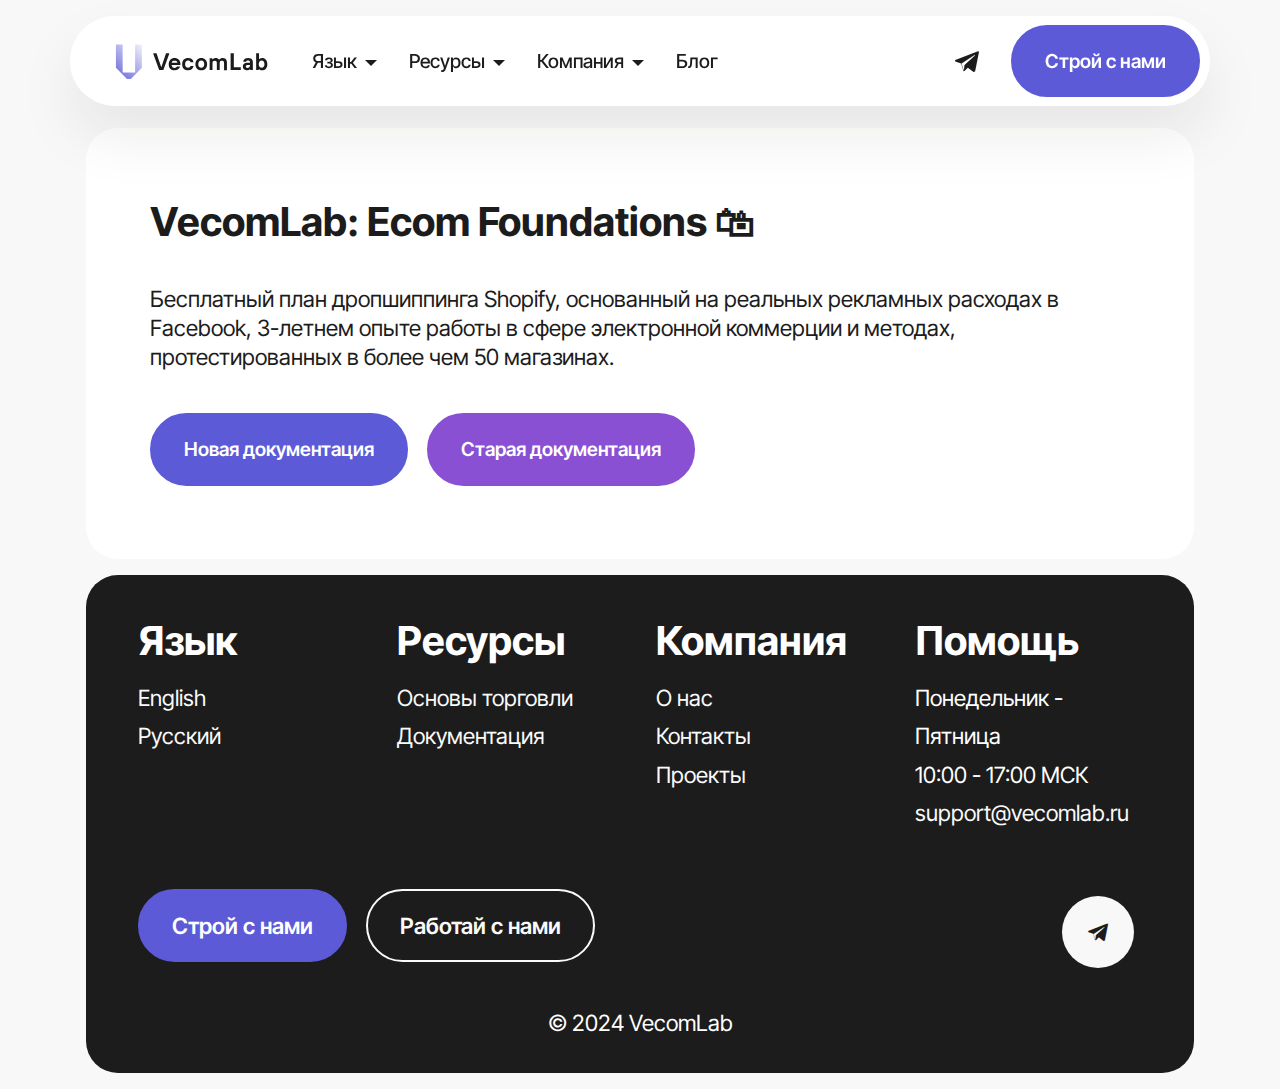
==== commit 959ec95a: "New Site" ====
--- a/ecom-foundations.html
+++ b/ecom-foundations.html
@@ -1,6 +1,16 @@
 <!DOCTYPE html>
 <html  >
 <head>
+
+	<!-- Google tag (gtag.js) -->
+	<script async src="https://www.googletagmanager.com/gtag/js?id=G-2W5WLQSLW0"></script>
+	<script>
+	window.dataLayer = window.dataLayer || [];
+	function gtag(){dataLayer.push(arguments);}
+	gtag('js', new Date());
+
+	gtag('config', 'G-2W5WLQSLW0');
+	</script>
   
   <meta charset="UTF-8">
   <meta http-equiv="X-UA-Compatible" content="IE=edge">
@@ -25,7 +35,23 @@
   <noscript><link rel="stylesheet" href="https://fonts.googleapis.com/css?family=Inter+Tight:100,200,300,400,500,600,700,800,900,100i,200i,300i,400i,500i,600i,700i,800i,900i&display=swap"></noscript>
   <link rel="preload" as="style" href="assets/mobirise/css/mbr-additional.css"><link rel="stylesheet" href="assets/mobirise/css/mbr-additional.css" type="text/css">
 
-  
+  	<!-- Yandex.Metrika counter -->
+	<script type="text/javascript" >
+		(function(m,e,t,r,i,k,a){m[i]=m[i]||function(){(m[i].a=m[i].a||[]).push(arguments)};
+		m[i].l=1*new Date();
+		for (var j = 0; j < document.scripts.length; j++) {if (document.scripts[j].src === r) { return; }}
+		k=e.createElement(t),a=e.getElementsByTagName(t)[0],k.async=1,k.src=r,a.parentNode.insertBefore(k,a)})
+		(window, document, "script", "https://mc.yandex.ru/metrika/tag.js", "ym");
+	
+		ym(94166648, "init", {
+			clickmap:true,
+			trackLinks:true,
+			accurateTrackBounce:true,
+			webvisor:true
+		});
+	</script>
+	<noscript><div><img src="https://mc.yandex.ru/watch/94166648" style="position:absolute; left:-9999px;" alt="" /></div></noscript>
+	<!-- /Yandex.Metrika counter -->
   
   
 </head>
@@ -55,7 +81,7 @@
 			<div class="collapse navbar-collapse" id="navbarSupportedContent">
 				<ul class="navbar-nav nav-dropdown" data-app-modern-menu="true"><li class="nav-item dropdown">
 						<a class="nav-link link dropdown-toggle text-info display-4" href="/" aria-expanded="false" data-toggle="dropdown-submenu" data-bs-toggle="dropdown" data-bs-auto-close="outside">Язык</a><div class="dropdown-menu" aria-labelledby="dropdown-671"><a class="dropdown-item text-info text-primary display-4" href="https://vecomlab.com">English</a><a class="dropdown-item text-info text-primary display-4" href="/">Русский</a></div>
-					</li><li class="nav-item dropdown"><a class="nav-link link dropdown-toggle text-info display-4" href="/" data-toggle="dropdown-submenu" data-bs-toggle="dropdown" data-bs-auto-close="outside" aria-expanded="false">Ресурсы</a><div class="dropdown-menu" aria-labelledby="dropdown-659"><a class="dropdown-item text-info text-primary display-4" href="ecom-foundations.html">Основы торговли</a><a class="dropdown-item text-info text-primary display-4" href="https://docs.vecomlab.com/v/ru/welcome" target="_blank">Документация</a></div></li><li class="nav-item dropdown"><a class="nav-link link dropdown-toggle text-info display-4" href="/" data-toggle="dropdown-submenu" data-bs-toggle="dropdown" data-bs-auto-close="outside" aria-expanded="false">Компания</a><div class="dropdown-menu" aria-labelledby="dropdown-532"><a class="dropdown-item text-info display-4" href="/#about">О нас</a><a class="dropdown-item text-info display-4" href="/#contact">Контакты</a><a class="dropdown-item text-info text-primary display-4" href="https://projects.vecomlab.com/v/rus/" target="_blank">Проекты</a></div></li><li class="nav-item"><a class="nav-link link text-info show text-primary display-4" href="https://vc.ru/u/2197033-vecomlab" target="_blank">Блог</a></li></ul>
+					</li><li class="nav-item dropdown"><a class="nav-link link dropdown-toggle text-info display-4" href="/" data-toggle="dropdown-submenu" data-bs-toggle="dropdown" data-bs-auto-close="outside" aria-expanded="false">Ресурсы</a><div class="dropdown-menu" aria-labelledby="dropdown-659"><a class="dropdown-item text-info text-primary display-4" href="/ecom-foundations">Основы торговли</a><a class="dropdown-item text-info text-primary display-4" href="https://docs.vecomlab.com/v/ru/welcome" target="_blank">Документация</a></div></li><li class="nav-item dropdown"><a class="nav-link link dropdown-toggle text-info display-4" href="/" data-toggle="dropdown-submenu" data-bs-toggle="dropdown" data-bs-auto-close="outside" aria-expanded="false">Компания</a><div class="dropdown-menu" aria-labelledby="dropdown-532"><a class="dropdown-item text-info display-4" href="/#about">О нас</a><a class="dropdown-item text-info display-4" href="/#contact">Контакты</a><a class="dropdown-item text-info text-primary display-4" href="https://projects.vecomlab.com/v/rus/" target="_blank">Проекты</a></div></li><li class="nav-item"><a class="nav-link link text-info show text-primary display-4" href="https://vc.ru/u/2197033-vecomlab" target="_blank">Блог</a></li></ul>
 				<div class="icons-menu">
 					<a class="iconfont-wrapper" href="https://t.me/vecomlab" target="_blank">
 						<span class="p-2 mbr-iconfont socicon-telegram socicon"></span>
@@ -79,7 +105,7 @@
             <div class="card col-md-12 col-lg-12">
                 <div class="card-wrapper">
                     <div class="card-box align-left">
-                        <h4 class="card-title mbr-fonts-style display-5"><strong>VecomLab: Ecom Fo</strong><strong>undations</strong></h4>
+                        <h4 class="card-title mbr-fonts-style display-5"><strong>VecomLab: Ecom Fo</strong><strong>undations 🛍</strong></h4>
                         <p class="mbr-text mbr-fonts-style mt-4 display-7">Бесплатный план дропшиппинга Shopify, основанный на реальных рекламных расходах в Facebook, 3-летнем опыте работы в сфере электронной коммерции и методах, протестированных в более чем 50 магазинах.
                         </p>
                         <div class="mbr-section-btn mt-4"><a class="btn btn-primary display-4" href="https://docs.vecomlab.com/v/ru/ecommerce/start" target="_blank">Новая документация</a> <a class="btn btn-secondary display-4" href="https://info.vecomlab.ru/dropshipping/shopify" target="_blank">Старая документация</a></div>
@@ -107,7 +133,7 @@
 			<div class="col-12 col-md-6 col-lg-3">
 				<h5 class="mbr-section-subtitle mbr-fonts-style mb-2 display-5"><strong>Ресурсы</strong></h5>
 				<ul class="list mbr-fonts-style display-7">
-					<li class="mbr-text item-wrap"><a href="ecom-foundations.html" class="text-white text-primary">Основы торговли</a></li><li class="mbr-text item-wrap"><a href="https://docs.vecomlab.com/v/ru/welcome" class="text-white" target="_blank">Документация</a></li>
+					<li class="mbr-text item-wrap"><a href="/ecom-foundations" class="text-white text-primary">Основы торговли</a></li><li class="mbr-text item-wrap"><a href="https://docs.vecomlab.com/v/ru/welcome" class="text-white" target="_blank">Документация</a></li>
 				</ul>
 			</div>
 			<div class="col-12 col-md-6 col-lg-3">
@@ -143,7 +169,7 @@
 			</div>
 		</div>
 	</div>
-</section><section class="display-7" style="padding: 0;align-items: center;justify-content: center;flex-wrap: wrap;    align-content: center;display: flex;position: relative;height: 0rem;"><a href="https://mobiri.se/1725391" style="flex: 1 1;height: 0rem;position: absolute;width: 100%;z-index: 1;"><img alt="" style="height: 0rem;" src="[data-uri]"></a><p hidden style="margin: 0;text-align: center;" class="display-7">&#8204;</p><a hidden style="z-index:1" href="https://mobirise.com/builder/ai-website-builder.html">AI Website Builder</a></section><script src="assets/bootstrap/js/bootstrap.bundle.min.js"></script>  <script src="assets/smoothscroll/smooth-scroll.js"></script>  <script src="assets/ytplayer/index.js"></script>  <script src="assets/dropdown/js/navbar-dropdown.js"></script>  <script src="assets/theme/js/script.js"></script>  
+</section><section class="display-7" style="padding: 0;align-items: center;justify-content: center;flex-wrap: wrap;    align-content: center;display: flex;position: relative;height: 0rem;"><a href="https://mobiri.se/1725391" style="flex: 1 1;height: 0rem;position: absolute;width: 100%;z-index: 1;"><img alt="" style="height: 0rem;" src="[data-uri]"></a><p hidden style="margin: 0;text-align: center;" class="display-7">&#8204;</p><a hidden style="z-index:1" href="https://mobirise.com/html-editor.html">WYSIWYG HTML Editor</a></section><script src="assets/bootstrap/js/bootstrap.bundle.min.js"></script>  <script src="assets/smoothscroll/smooth-scroll.js"></script>  <script src="assets/ytplayer/index.js"></script>  <script src="assets/dropdown/js/navbar-dropdown.js"></script>  <script src="assets/theme/js/script.js"></script>  
   
   
 </body>
--- a/assets/mobirise/css/mbr-additional.css
+++ b/assets/mobirise/css/mbr-additional.css
@@ -2182,7 +2182,7 @@
   top: 0;
 }
 .cid-u2MtQaBUtB .card-wrapper {
-  background: #404554;
+  background: #ffffff;
   border-radius: 4px;
 }
 @media (max-width: 767px) {
@@ -2202,12 +2202,12 @@
 }
 .cid-u2MtQaBUtB .mbr-text,
 .cid-u2MtQaBUtB .mbr-section-btn {
-  color: #ffffff;
+  color: #1c1c1c;
 }
 .cid-u2MtQaBUtB .card-title,
 .cid-u2MtQaBUtB .card-box {
   text-align: left;
-  color: #e0dbff;
+  color: #1c1c1c;
 }
 .cid-u2MrEQsb46 {
   padding-top: 0rem;
--- a/assets/mobirise/css/mbr-additional.css
+++ b/assets/mobirise/css/mbr-additional.css
@@ -2182,7 +2182,7 @@
   top: 0;
 }
 .cid-u2MtQaBUtB .card-wrapper {
-  background: #404554;
+  background: #ffffff;
   border-radius: 4px;
 }
 @media (max-width: 767px) {
@@ -2202,12 +2202,12 @@
 }
 .cid-u2MtQaBUtB .mbr-text,
 .cid-u2MtQaBUtB .mbr-section-btn {
-  color: #ffffff;
+  color: #1c1c1c;
 }
 .cid-u2MtQaBUtB .card-title,
 .cid-u2MtQaBUtB .card-box {
   text-align: left;
-  color: #e0dbff;
+  color: #1c1c1c;
 }
 .cid-u2MrEQsb46 {
   padding-top: 0rem;
